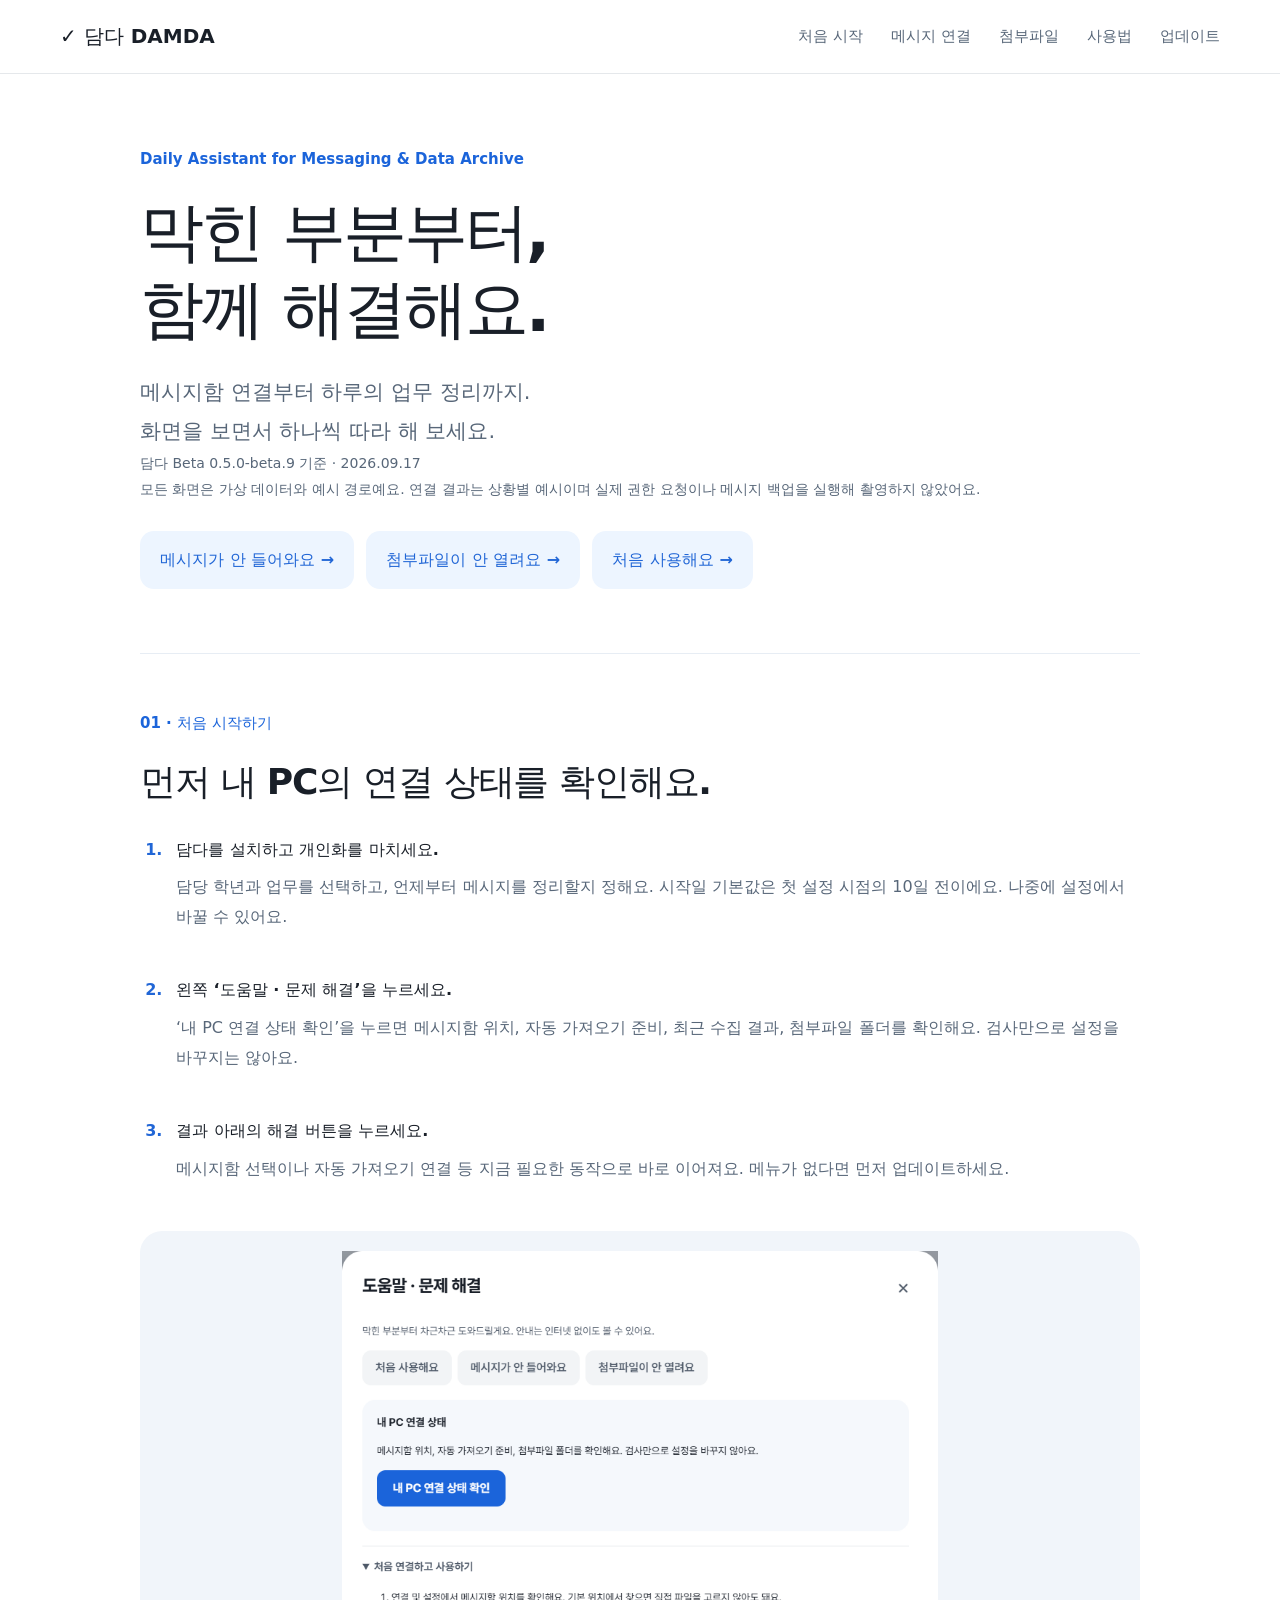
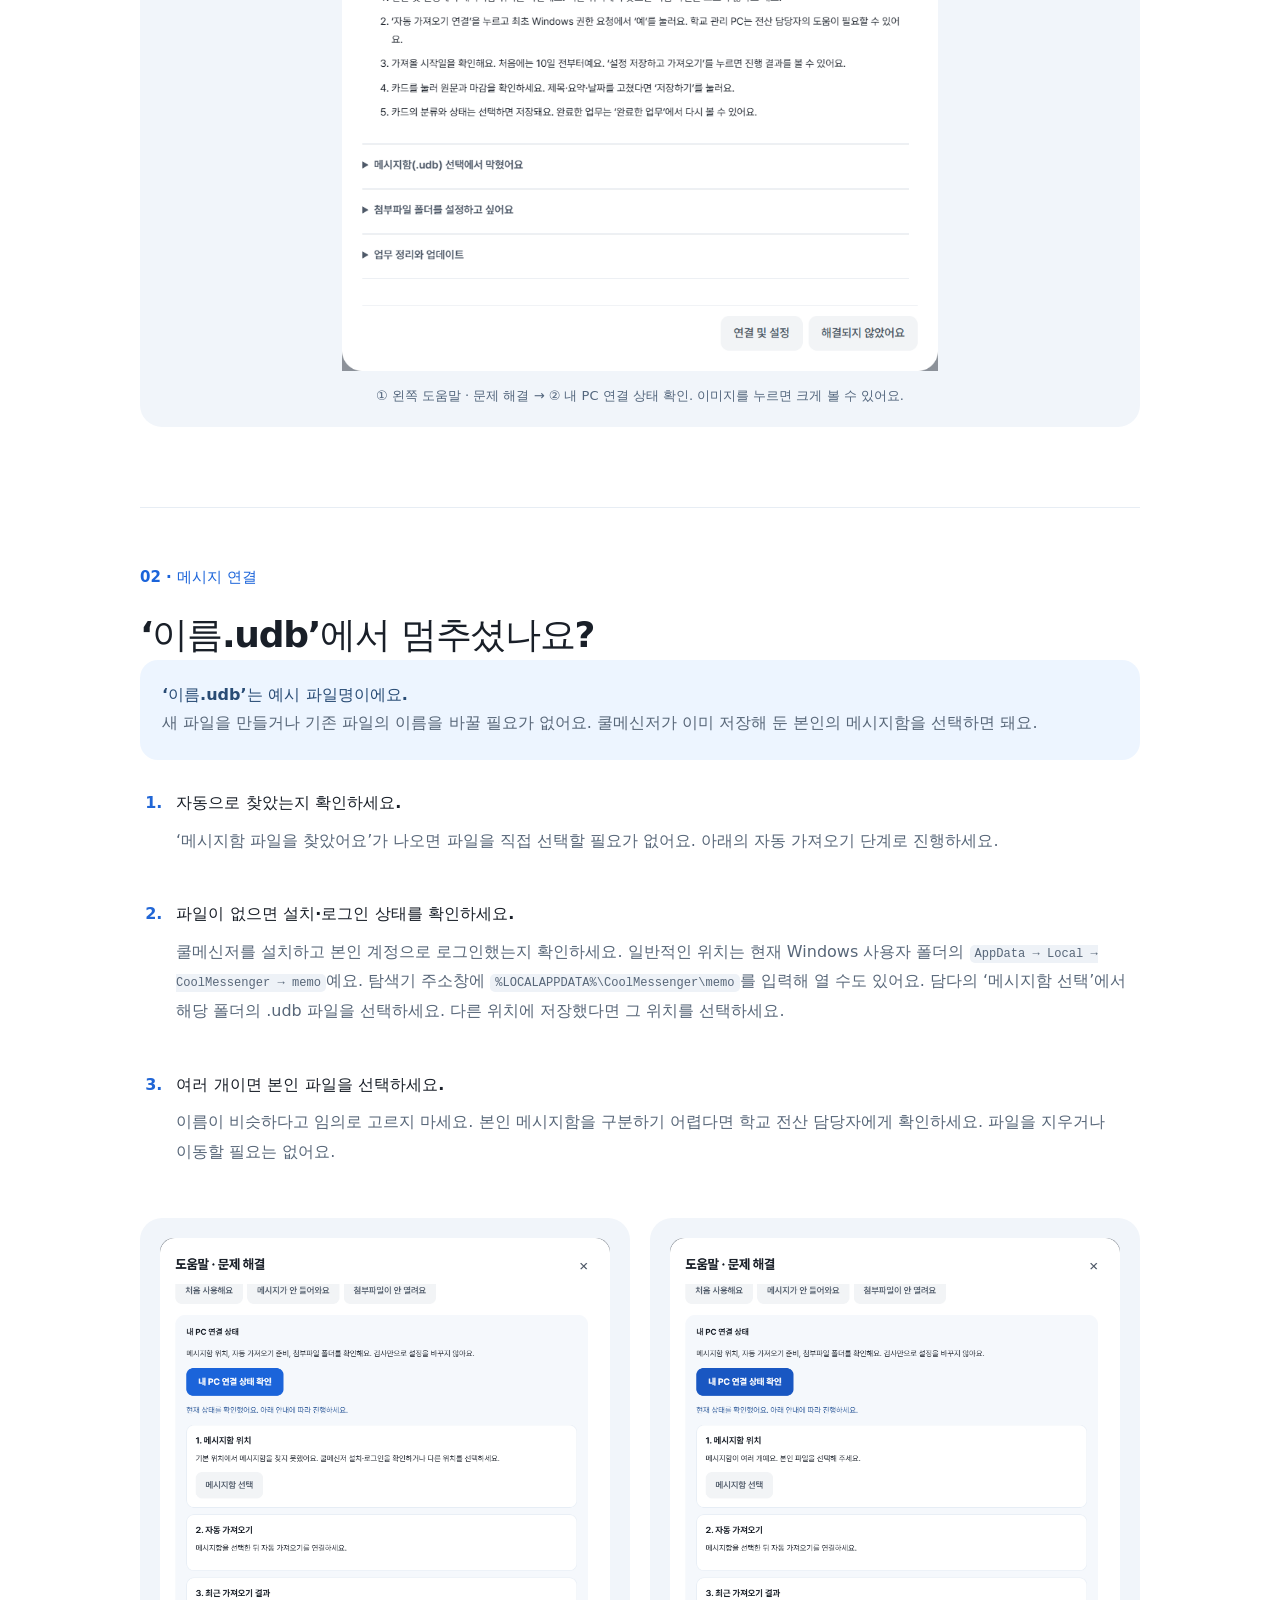
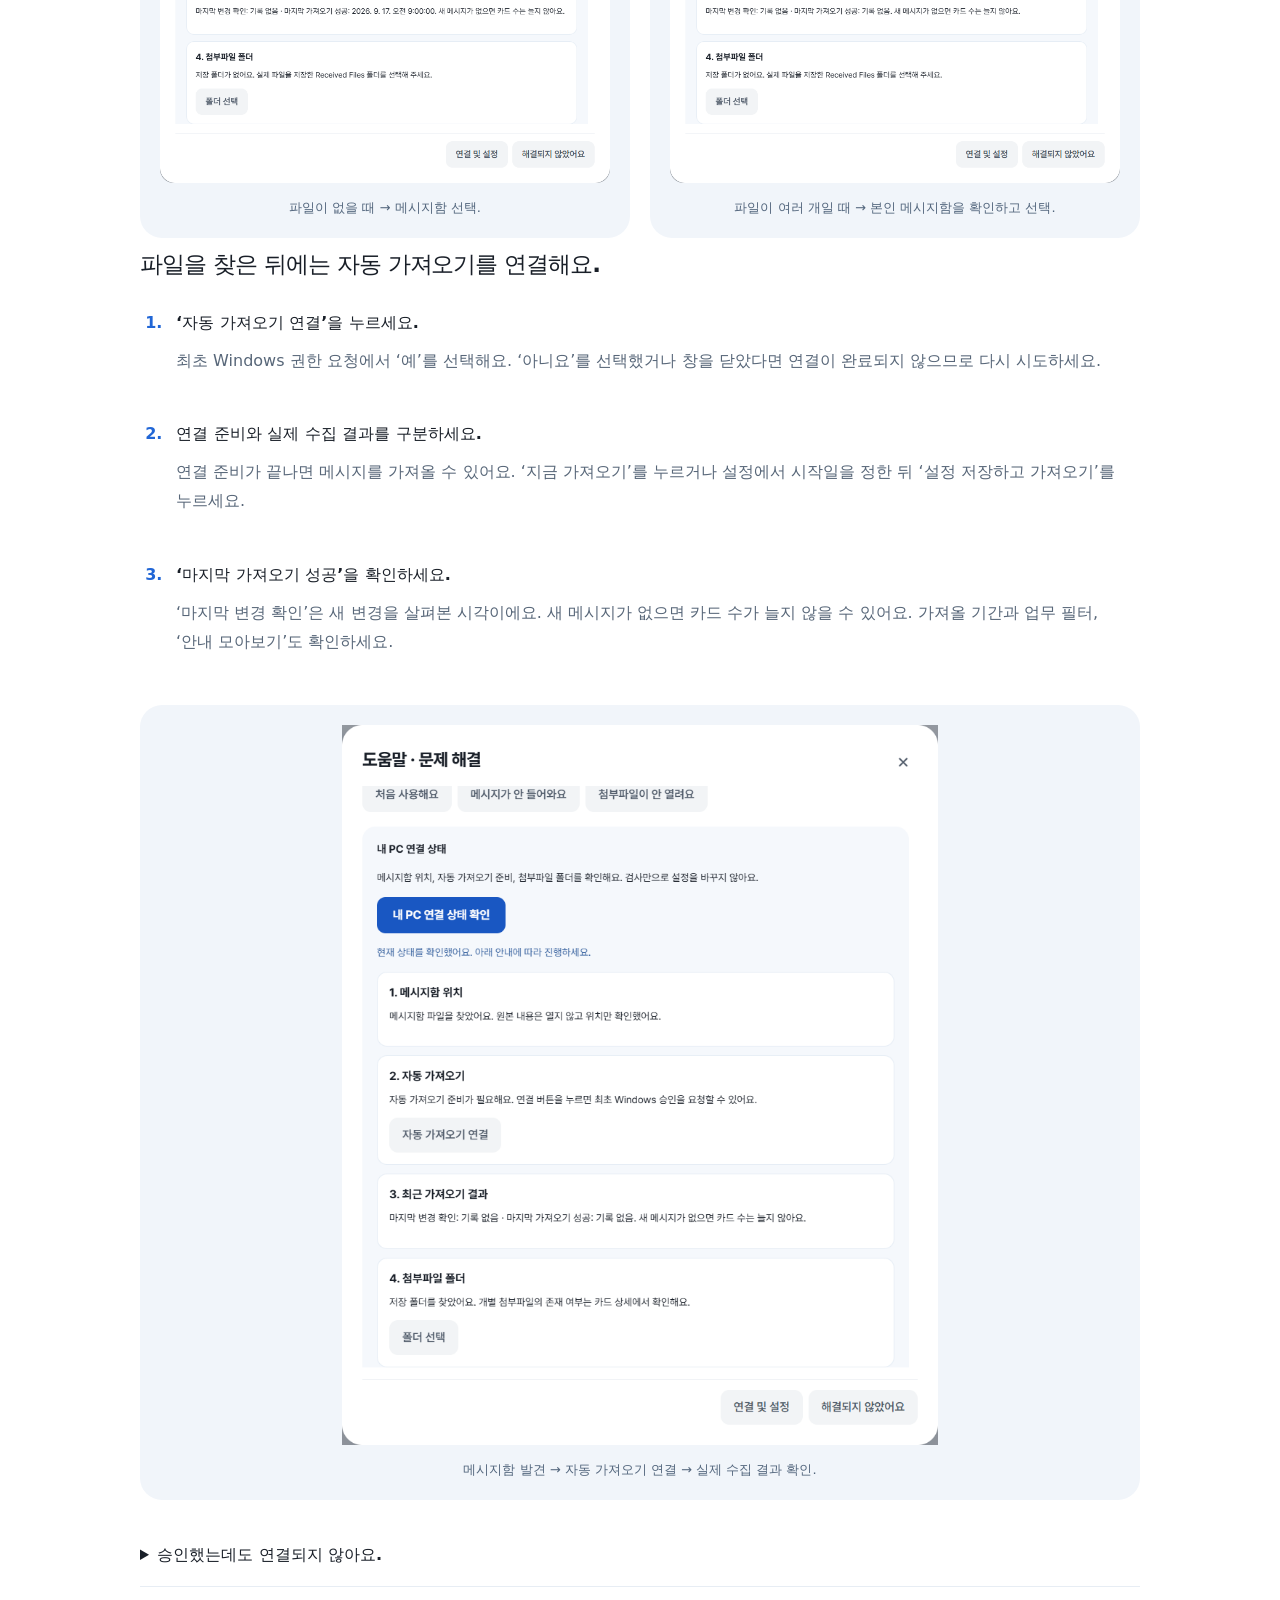
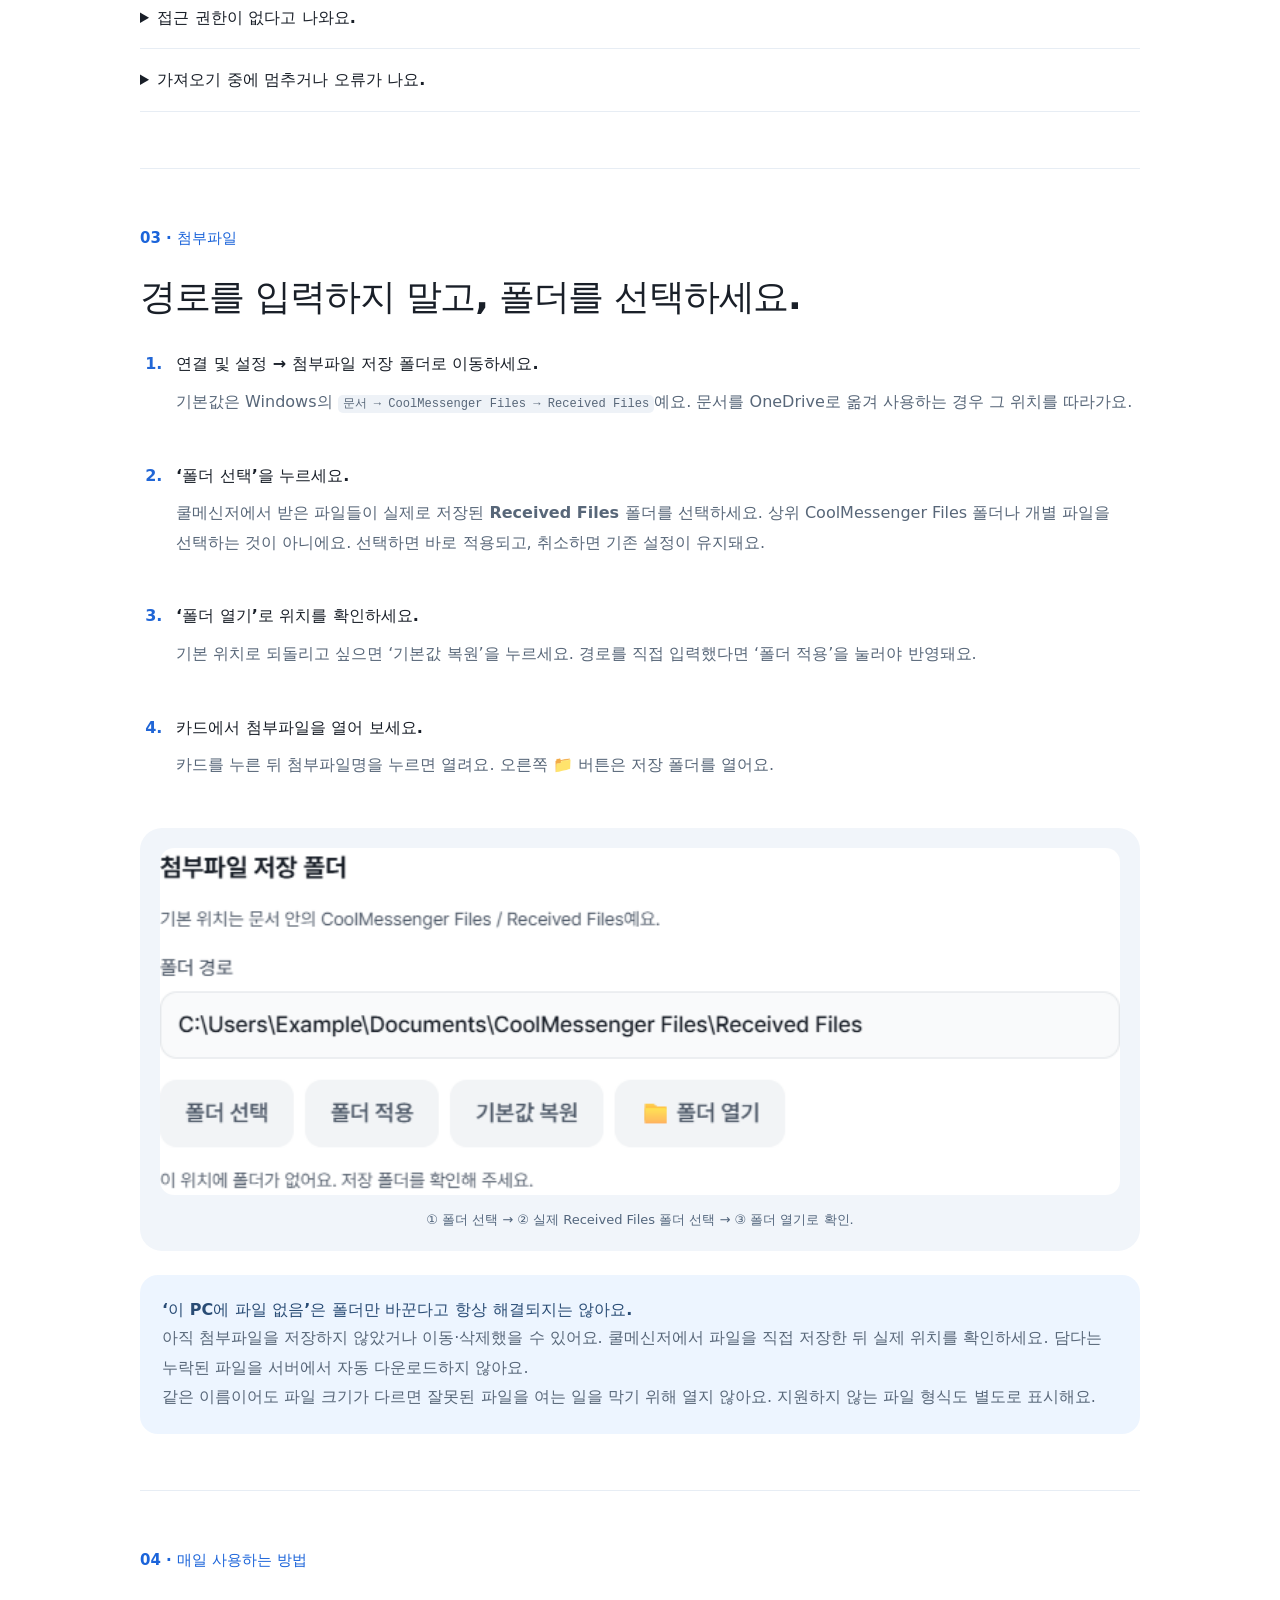
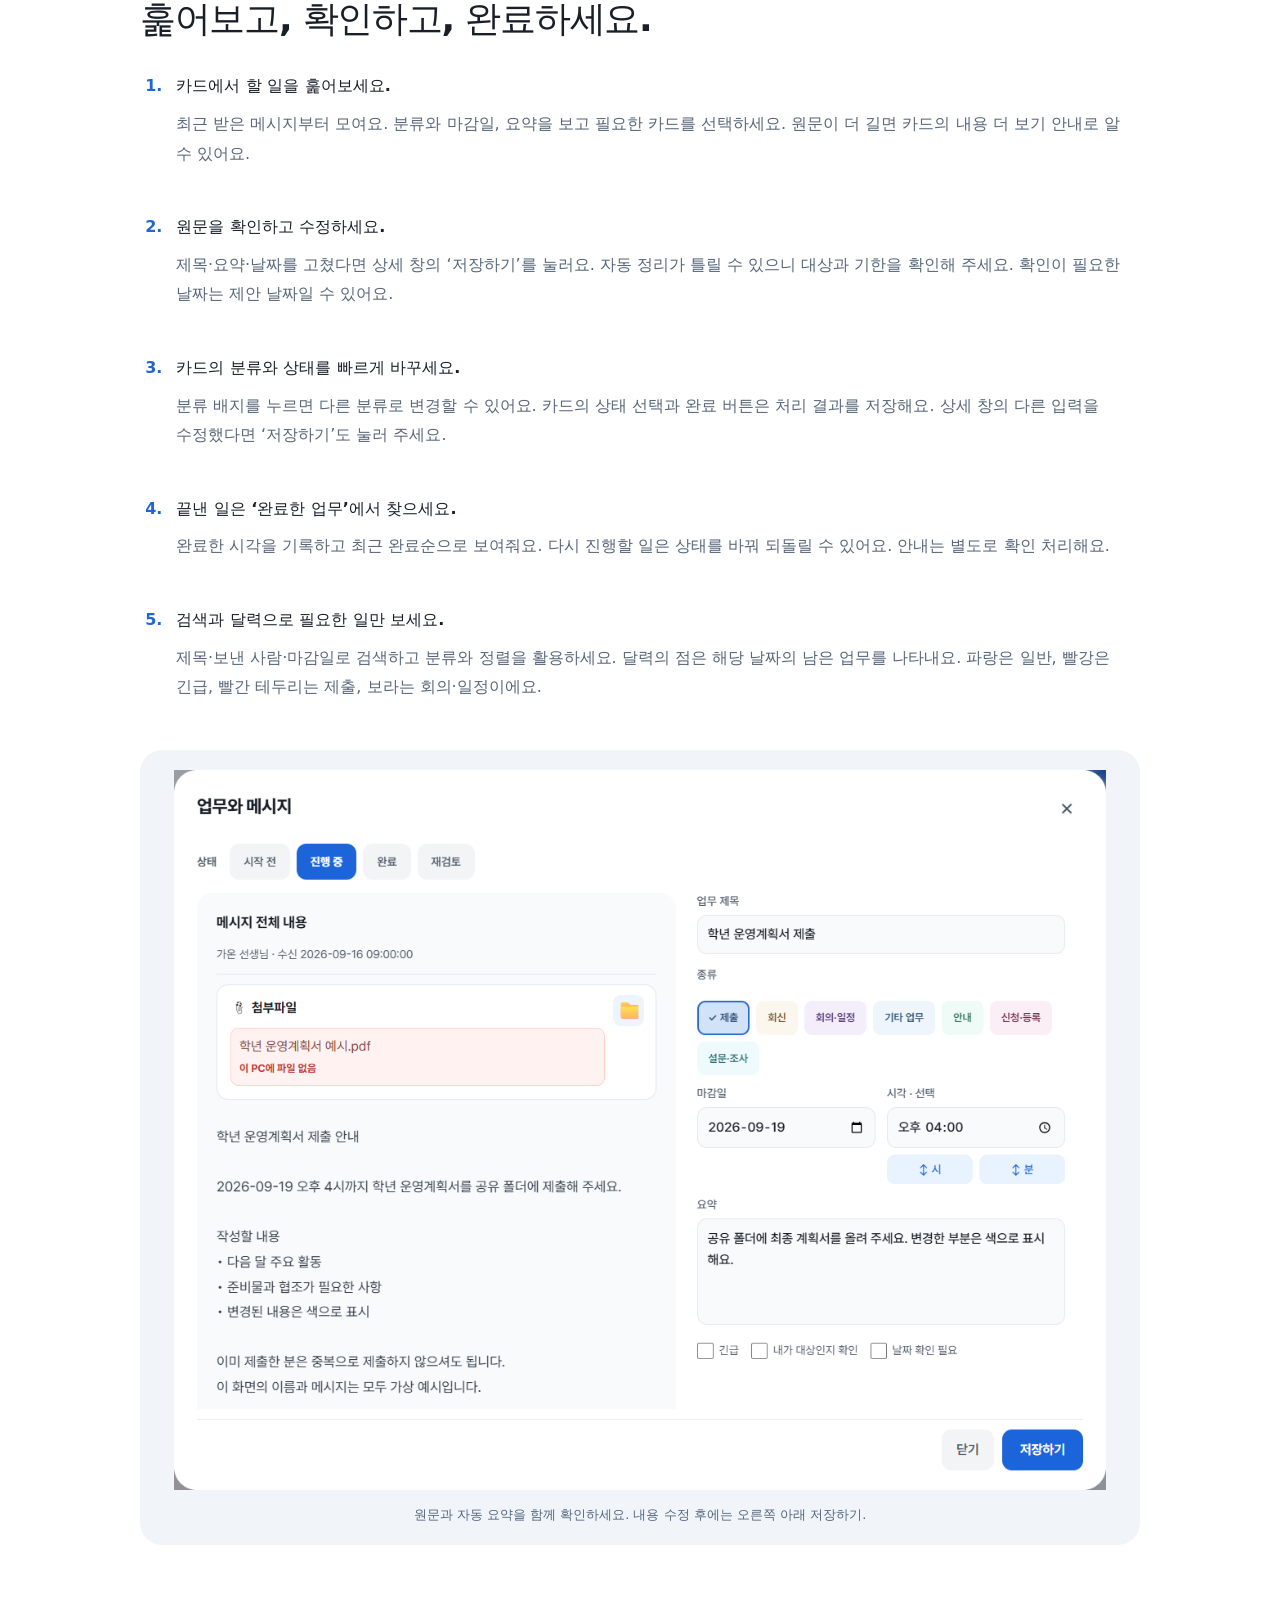
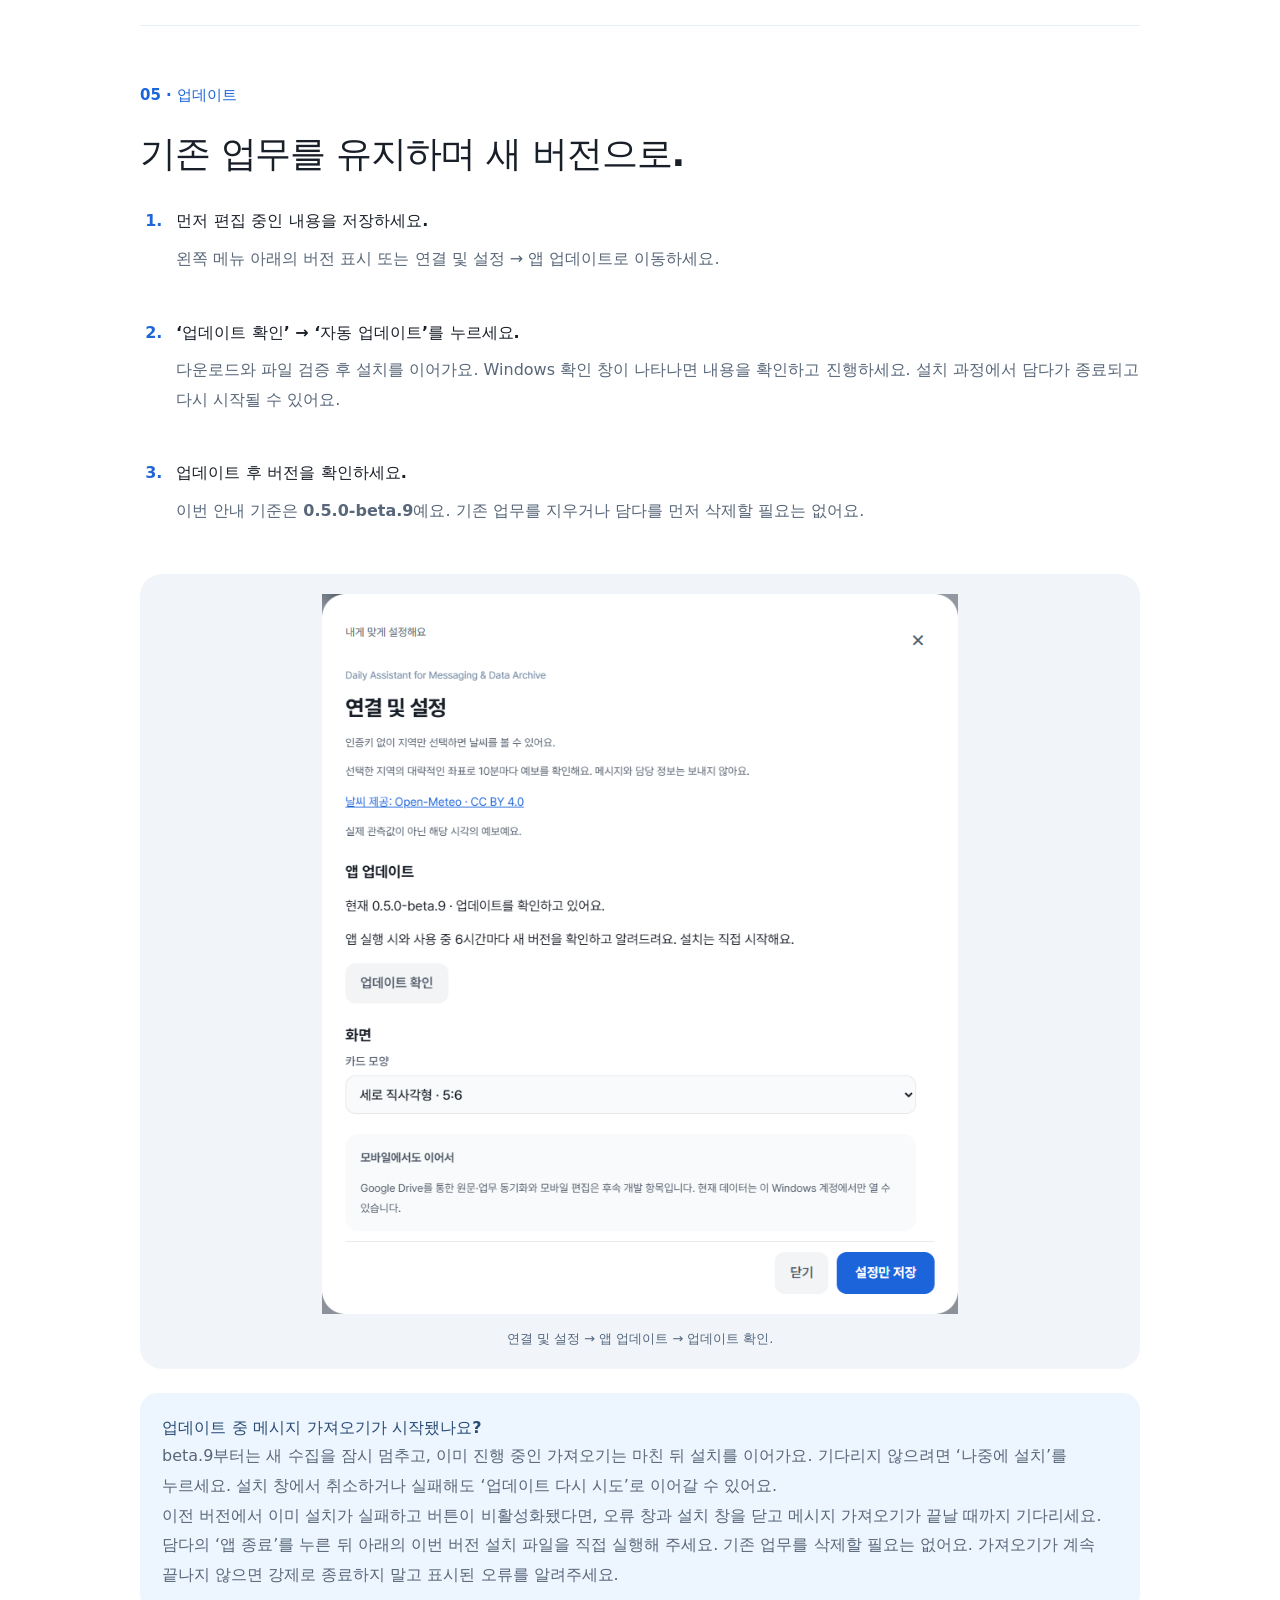
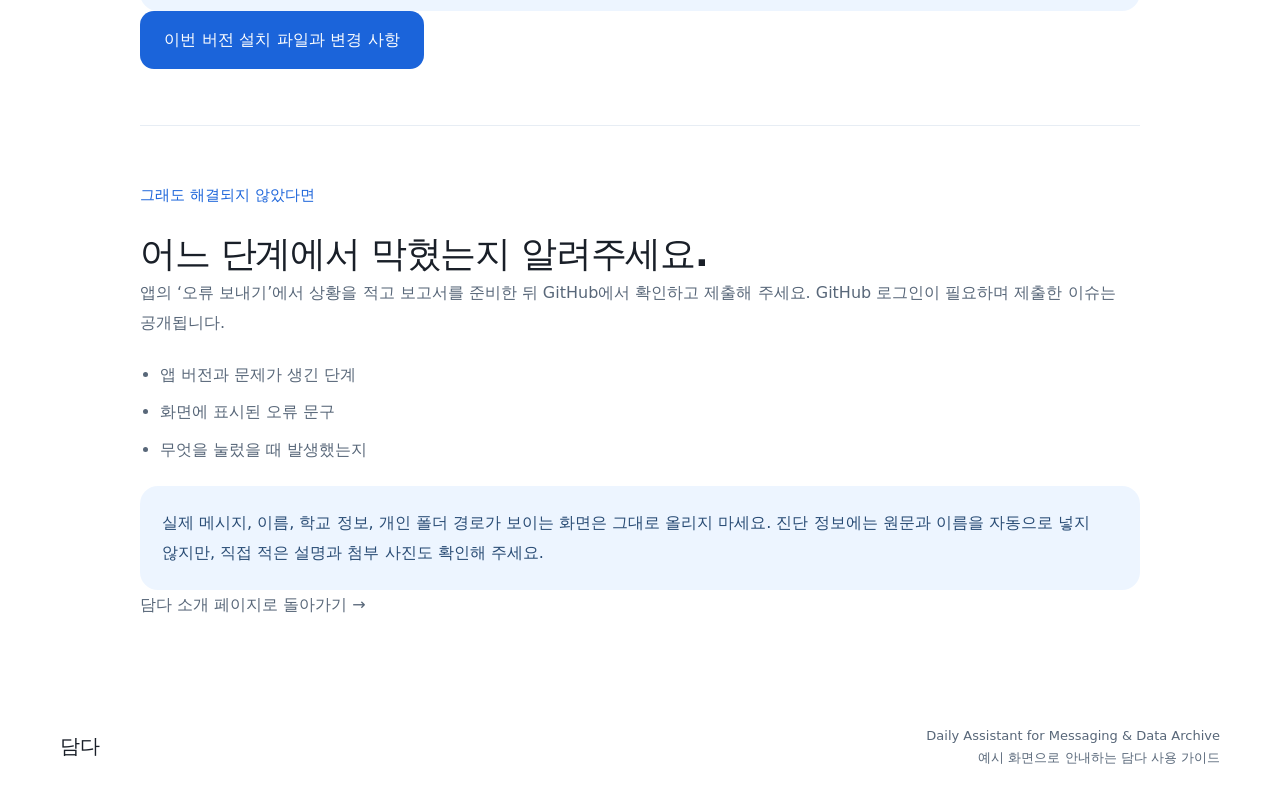
==== docs/help.html @ c0fd7b1c "Publish beta.9 support guide and update recovery instructions" ====
<!doctype html>
<html lang="ko"><head><meta charset="utf-8"><meta name="viewport" content="width=device-width,initial-scale=1"><meta name="description" content="담다 메시지함 연결, 첨부파일 폴더 설정과 사용법을 화면으로 안내합니다."><title>담다 · 사용법과 문제 해결</title><link rel="stylesheet" href="styles.css"><link rel="stylesheet" href="help-guide.css"></head>
<body><a class="skip" href="#main">본문으로 이동</a><header class="site-header"><a class="brand" href="index.html">✓ 담다 DAMDA</a><nav aria-label="사용 가이드"><a href="#start">처음 시작</a><a href="#messages">메시지 연결</a><a href="#attachments">첨부파일</a><a href="#daily">사용법</a><a href="#update">업데이트</a></nav></header>
<main id="main" class="wrap guide"><section class="guide-hero"><p class="eyebrow">Daily Assistant for Messaging &amp; Data Archive</p><h1>막힌 부분부터,<br>함께 해결해요.</h1><p class="lead">메시지함 연결부터 하루의 업무 정리까지.<br>화면을 보면서 하나씩 따라 해 보세요.</p><p class="fine">담다 Beta 0.5.0-beta.9 기준 · 2026.09.17<br>모든 화면은 가상 데이터와 예시 경로예요. 연결 결과는 상황별 예시이며 실제 권한 요청이나 메시지 백업을 실행해 촬영하지 않았어요.</p><div class="guide-links"><a href="#messages">메시지가 안 들어와요 →</a><a href="#attachments">첨부파일이 안 열려요 →</a><a href="#start">처음 사용해요 →</a></div></section>
<section id="start"><p class="eyebrow">01 · 처음 시작하기</p><h2>먼저 내 PC의 연결 상태를 확인해요.</h2><ol class="guide-steps"><li><strong>담다를 설치하고 개인화를 마치세요.</strong><p>담당 학년과 업무를 선택하고, 언제부터 메시지를 정리할지 정해요. 시작일 기본값은 첫 설정 시점의 10일 전이에요. 나중에 설정에서 바꿀 수 있어요.</p></li><li><strong>왼쪽 ‘도움말 · 문제 해결’을 누르세요.</strong><p>‘내 PC 연결 상태 확인’을 누르면 메시지함 위치, 자동 가져오기 준비, 최근 수집 결과, 첨부파일 폴더를 확인해요. 검사만으로 설정을 바꾸지는 않아요.</p></li><li><strong>결과 아래의 해결 버튼을 누르세요.</strong><p>메시지함 선택이나 자동 가져오기 연결 등 지금 필요한 동작으로 바로 이어져요. 메뉴가 없다면 <a href="#update">먼저 업데이트</a>하세요.</p></li></ol><figure><a href="images/help-01-start.png" target="_blank" rel="noopener"><img src="images/help-01-start.png" alt="도움말의 세 가지 주제와 내 PC 연결 상태 확인 버튼" loading="lazy"></a><figcaption>① 왼쪽 도움말 · 문제 해결 → ② 내 PC 연결 상태 확인. 이미지를 누르면 크게 볼 수 있어요.</figcaption></figure></section>
<section id="messages"><p class="eyebrow">02 · 메시지 연결</p><h2>‘이름.udb’에서 멈추셨나요?</h2><div class="guide-note"><strong>‘이름.udb’는 예시 파일명이에요.</strong><p>새 파일을 만들거나 기존 파일의 이름을 바꿀 필요가 없어요. 쿨메신저가 이미 저장해 둔 본인의 메시지함을 선택하면 돼요.</p></div><ol class="guide-steps"><li><strong>자동으로 찾았는지 확인하세요.</strong><p>‘메시지함 파일을 찾았어요’가 나오면 파일을 직접 선택할 필요가 없어요. 아래의 자동 가져오기 단계로 진행하세요.</p></li><li><strong>파일이 없으면 설치·로그인 상태를 확인하세요.</strong><p>쿨메신저를 설치하고 본인 계정으로 로그인했는지 확인하세요. 일반적인 위치는 현재 Windows 사용자 폴더의 <code>AppData → Local → CoolMessenger → memo</code>예요. 탐색기 주소창에 <code>%LOCALAPPDATA%\CoolMessenger\memo</code>를 입력해 열 수도 있어요. 담다의 ‘메시지함 선택’에서 해당 폴더의 .udb 파일을 선택하세요. 다른 위치에 저장했다면 그 위치를 선택하세요.</p></li><li><strong>여러 개이면 본인 파일을 선택하세요.</strong><p>이름이 비슷하다고 임의로 고르지 마세요. 본인 메시지함을 구분하기 어렵다면 학교 전산 담당자에게 확인하세요. 파일을 지우거나 이동할 필요는 없어요.</p></li></ol><div class="guide-pair"><figure><a href="images/help-02-missing.png" target="_blank" rel="noopener"><img src="images/help-02-missing.png" alt="메시지함을 찾지 못했을 때 메시지함 선택 버튼을 보여주는 진단 예시" loading="lazy"></a><figcaption>파일이 없을 때 → 메시지함 선택.</figcaption></figure><figure><a href="images/help-04-multiple.png" target="_blank" rel="noopener"><img src="images/help-04-multiple.png" alt="여러 메시지함 중 본인 파일 선택이 필요한 진단 예시" loading="lazy"></a><figcaption>파일이 여러 개일 때 → 본인 메시지함을 확인하고 선택.</figcaption></figure></div>
<h3>파일을 찾은 뒤에는 자동 가져오기를 연결해요.</h3><ol class="guide-steps"><li><strong>‘자동 가져오기 연결’을 누르세요.</strong><p>최초 Windows 권한 요청에서 ‘예’를 선택해요. ‘아니요’를 선택했거나 창을 닫았다면 연결이 완료되지 않으므로 다시 시도하세요.</p></li><li><strong>연결 준비와 실제 수집 결과를 구분하세요.</strong><p>연결 준비가 끝나면 메시지를 가져올 수 있어요. ‘지금 가져오기’를 누르거나 설정에서 시작일을 정한 뒤 ‘설정 저장하고 가져오기’를 누르세요.</p></li><li><strong>‘마지막 가져오기 성공’을 확인하세요.</strong><p>‘마지막 변경 확인’은 새 변경을 살펴본 시각이에요. 새 메시지가 없으면 카드 수가 늘지 않을 수 있어요. 가져올 기간과 업무 필터, ‘안내 모아보기’도 확인하세요.</p></li></ol><figure><a href="images/help-03-connect.png" target="_blank" rel="noopener"><img src="images/help-03-connect.png" alt="메시지함을 찾았지만 자동 가져오기 연결이 필요한 상태" loading="lazy"></a><figcaption>메시지함 발견 → 자동 가져오기 연결 → 실제 수집 결과 확인.</figcaption></figure>
<details><summary>승인했는데도 연결되지 않아요.</summary><p>학교의 관리 정책이나 Windows 계정 권한 때문에 등록이 제한될 수 있어요. 반복해서 승인하기보다 앱에 표시된 오류 문구를 확인하고 전산 담당자에게 도움을 요청하세요. 원본 메시지함을 수정하거나 삭제하지 마세요.</p></details><details><summary>접근 권한이 없다고 나와요.</summary><p>파일이 없는 것과 접근이 막힌 것은 달라요. 다른 사람의 메시지함을 선택하지 않았는지 확인하고, 본인 폴더도 열 수 없다면 전산 담당자에게 접근 권한을 확인해 주세요.</p></details><details><summary>가져오기 중에 멈추거나 오류가 나요.</summary><p>도움말에서 최근 가져오기 결과를 확인하세요. 수집 중이면 완료를 기다린 뒤 다시 검사하세요. 백업 실패, 응답 시간 초과, 지원하지 않는 데이터 구조는 해결 방법이 다르므로 <a href="#report">표시된 오류 문구로 문의</a>해 주세요. 지원하지 않는 구조를 해결하려고 원본 파일을 직접 수정하지 마세요.</p></details></section>
<section id="attachments"><p class="eyebrow">03 · 첨부파일</p><h2>경로를 입력하지 말고, 폴더를 선택하세요.</h2><ol class="guide-steps"><li><strong>연결 및 설정 → 첨부파일 저장 폴더로 이동하세요.</strong><p>기본값은 Windows의 <code>문서 → CoolMessenger Files → Received Files</code>예요. 문서를 OneDrive로 옮겨 사용하는 경우 그 위치를 따라가요.</p></li><li><strong>‘폴더 선택’을 누르세요.</strong><p>쿨메신저에서 받은 파일들이 실제로 저장된 <strong>Received Files 폴더</strong>를 선택하세요. 상위 CoolMessenger Files 폴더나 개별 파일을 선택하는 것이 아니에요. 선택하면 바로 적용되고, 취소하면 기존 설정이 유지돼요.</p></li><li><strong>‘폴더 열기’로 위치를 확인하세요.</strong><p>기본 위치로 되돌리고 싶으면 ‘기본값 복원’을 누르세요. 경로를 직접 입력했다면 ‘폴더 적용’을 눌러야 반영돼요.</p></li><li><strong>카드에서 첨부파일을 열어 보세요.</strong><p>카드를 누른 뒤 첨부파일명을 누르면 열려요. 오른쪽 📁 버튼은 저장 폴더를 열어요.</p></li></ol><figure><a href="images/help-05-folder.png" target="_blank" rel="noopener"><img src="images/help-05-folder.png" alt="첨부파일 저장 폴더의 폴더 선택, 폴더 적용, 기본값 복원, 폴더 열기 버튼" loading="lazy"></a><figcaption>① 폴더 선택 → ② 실제 Received Files 폴더 선택 → ③ 폴더 열기로 확인.</figcaption></figure><div class="guide-note"><strong>‘이 PC에 파일 없음’은 폴더만 바꾼다고 항상 해결되지는 않아요.</strong><p>아직 첨부파일을 저장하지 않았거나 이동·삭제했을 수 있어요. 쿨메신저에서 파일을 직접 저장한 뒤 실제 위치를 확인하세요. 담다는 누락된 파일을 서버에서 자동 다운로드하지 않아요.</p><p>같은 이름이어도 파일 크기가 다르면 잘못된 파일을 여는 일을 막기 위해 열지 않아요. 지원하지 않는 파일 형식도 별도로 표시해요.</p></div></section>
<section id="daily"><p class="eyebrow">04 · 매일 사용하는 방법</p><h2>훑어보고, 확인하고, 완료하세요.</h2><ol class="guide-steps"><li><strong>카드에서 할 일을 훑어보세요.</strong><p>최근 받은 메시지부터 모여요. 분류와 마감일, 요약을 보고 필요한 카드를 선택하세요. 원문이 더 길면 카드의 내용 더 보기 안내로 알 수 있어요.</p></li><li><strong>원문을 확인하고 수정하세요.</strong><p>제목·요약·날짜를 고쳤다면 상세 창의 ‘저장하기’를 눌러요. 자동 정리가 틀릴 수 있으니 대상과 기한을 확인해 주세요. 확인이 필요한 날짜는 제안 날짜일 수 있어요.</p></li><li><strong>카드의 분류와 상태를 빠르게 바꾸세요.</strong><p>분류 배지를 누르면 다른 분류로 변경할 수 있어요. 카드의 상태 선택과 완료 버튼은 처리 결과를 저장해요. 상세 창의 다른 입력을 수정했다면 ‘저장하기’도 눌러 주세요.</p></li><li><strong>끝낸 일은 ‘완료한 업무’에서 찾으세요.</strong><p>완료한 시각을 기록하고 최근 완료순으로 보여줘요. 다시 진행할 일은 상태를 바꿔 되돌릴 수 있어요. 안내는 별도로 확인 처리해요.</p></li><li><strong>검색과 달력으로 필요한 일만 보세요.</strong><p>제목·보낸 사람·마감일로 검색하고 분류와 정렬을 활용하세요. 달력의 점은 해당 날짜의 남은 업무를 나타내요. 파랑은 일반, 빨강은 긴급, 빨간 테두리는 제출, 보라는 회의·일정이에요.</p></li></ol><figure><a href="images/help-06-detail.png" target="_blank" rel="noopener"><img src="images/help-06-detail.png" alt="가상 원문, 첨부파일 없음 표시, 분류 선택과 저장하기 버튼이 보이는 업무 상세창" loading="lazy"></a><figcaption>원문과 자동 요약을 함께 확인하세요. 내용 수정 후에는 오른쪽 아래 저장하기.</figcaption></figure></section>
<section id="update"><p class="eyebrow">05 · 업데이트</p><h2>기존 업무를 유지하며 새 버전으로.</h2><ol class="guide-steps"><li><strong>먼저 편집 중인 내용을 저장하세요.</strong><p>왼쪽 메뉴 아래의 버전 표시 또는 연결 및 설정 → 앱 업데이트로 이동하세요.</p></li><li><strong>‘업데이트 확인’ → ‘자동 업데이트’를 누르세요.</strong><p>다운로드와 파일 검증 후 설치를 이어가요. Windows 확인 창이 나타나면 내용을 확인하고 진행하세요. 설치 과정에서 담다가 종료되고 다시 시작될 수 있어요.</p></li><li><strong>업데이트 후 버전을 확인하세요.</strong><p>이번 안내 기준은 <strong>0.5.0-beta.9</strong>예요. 기존 업무를 지우거나 담다를 먼저 삭제할 필요는 없어요.</p></li></ol><figure><a href="images/help-07-update.png" target="_blank" rel="noopener"><img src="images/help-07-update.png" alt="연결 및 설정의 앱 업데이트 확인 위치" loading="lazy"></a><figcaption>연결 및 설정 → 앱 업데이트 → 업데이트 확인.</figcaption></figure><div class="guide-note" id="update-trouble"><strong>업데이트 중 메시지 가져오기가 시작됐나요?</strong><p>beta.9부터는 새 수집을 잠시 멈추고, 이미 진행 중인 가져오기는 마친 뒤 설치를 이어가요. 기다리지 않으려면 ‘나중에 설치’를 누르세요. 설치 창에서 취소하거나 실패해도 ‘업데이트 다시 시도’로 이어갈 수 있어요.</p><p>이전 버전에서 이미 설치가 실패하고 버튼이 비활성화됐다면, 오류 창과 설치 창을 닫고 메시지 가져오기가 끝날 때까지 기다리세요. 담다의 ‘앱 종료’를 누른 뒤 아래의 이번 버전 설치 파일을 직접 실행해 주세요. 기존 업무를 삭제할 필요는 없어요. 가져오기가 계속 끝나지 않으면 강제로 종료하지 말고 표시된 오류를 알려주세요.</p></div><p><a class="button" href="https://github.com/pandabin3-code/damda-releases/releases/tag/v0.5.0-beta.9">이번 버전 설치 파일과 변경 사항</a></p></section>
<section id="report"><p class="eyebrow">그래도 해결되지 않았다면</p><h2>어느 단계에서 막혔는지 알려주세요.</h2><p>앱의 ‘오류 보내기’에서 상황을 적고 보고서를 준비한 뒤 GitHub에서 확인하고 제출해 주세요. GitHub 로그인이 필요하며 제출한 이슈는 공개됩니다.</p><ul><li>앱 버전과 문제가 생긴 단계</li><li>화면에 표시된 오류 문구</li><li>무엇을 눌렀을 때 발생했는지</li></ul><p class="guide-note">실제 메시지, 이름, 학교 정보, 개인 폴더 경로가 보이는 화면은 그대로 올리지 마세요. 진단 정보에는 원문과 이름을 자동으로 넣지 않지만, 직접 적은 설명과 첨부 사진도 확인해 주세요.</p><p><a href="index.html">담다 소개 페이지로 돌아가기 →</a></p></section></main><footer class="wrap footer"><span class="brand">담다</span><p>Daily Assistant for Messaging &amp; Data Archive<br>예시 화면으로 안내하는 담다 사용 가이드</p></footer></body></html>
---- docs/styles.css ----
:root{color-scheme:light;--ink:#191f28;--muted:#586779;--primary:#1b64da;--paper:#f2f4f6;--line:#e5e8eb;font-family:"Apple SD Gothic Neo","Pretendard Variable","Malgun Gothic",system-ui,sans-serif;color:var(--ink);background:#fff;font-synthesis:none;line-height:1.65;word-break:keep-all;overflow-wrap:anywhere}*{box-sizing:border-box}html{scroll-behavior:smooth;scroll-padding-top:100px}body{margin:0}a{color:inherit;text-decoration:none}a:focus-visible{outline:3px solid #86b6ff;outline-offset:5px}img{display:block;width:100%;height:auto}figure{margin:0}figcaption{font-size:13px;color:var(--muted);margin-top:15px;text-align:center}h1,h2,h3,p{margin:0}h1,h2,h3{line-height:1.3;letter-spacing:-.045em}h1{font-size:clamp(36px,5vw,66px);font-weight:800}h2{font-size:clamp(28px,3.2vw,42px)}h3{font-size:23px}p{color:var(--muted)}.wrap{width:min(1160px,calc(100% - 64px));margin:auto}.site-header{display:flex;align-items:center;justify-content:space-between;gap:20px;padding:20px max(32px,calc((100vw - 1160px)/2));border-bottom:1px solid var(--line);background:#fff}.brand{display:flex;align-items:center;gap:10px;font-size:20px;font-weight:800;white-space:nowrap}.brand-icon{display:grid;place-items:center;background:#e8f3ff;color:var(--primary);border-radius:12px;width:38px;height:38px}.site-header nav{display:flex;gap:28px;font-size:15px;color:var(--muted)}.skip{position:absolute;top:-100px;background:var(--primary);color:white;padding:10px;z-index:5}.skip:focus{top:5px}.hero{padding-top:86px;text-align:center}.eyebrow{font-size:15px;color:var(--primary);font-weight:700;margin-bottom:20px}.lead{font-size:21px;line-height:1.75;margin-top:26px}.actions{display:flex;justify-content:center;flex-wrap:wrap;gap:12px;margin:32px 0 18px}.button{display:inline-flex;align-items:center;justify-content:center;gap:16px;min-height:54px;padding:14px 24px;border-radius:14px;background:var(--primary);color:white;font-weight:700}.button:hover{background:#1555bd}.button.secondary{background:#edf3fb;color:var(--primary)}.fine{font-size:14px;line-height:1.75}.hero-preview{margin:52px 0 110px}.hero-preview img{border:1px solid var(--line);border-radius:20px;box-shadow:0 22px 65px #192e4812}.section-heading{margin-bottom:42px}.section-heading>p:last-child:not(.eyebrow){margin-top:22px}.benefits{display:grid;grid-template-columns:repeat(3,1fr);gap:20px;margin-bottom:110px}.benefits article{padding:32px;border-radius:24px;background:var(--paper)}.step{font-weight:800;color:var(--primary);font-size:15px;display:block;margin-bottom:35px}.benefits p{margin-top:16px}.feature{display:grid;grid-template-columns:1fr 1.35fr;gap:52px;align-items:center;padding-top:92px;padding-bottom:92px}.feature-copy>p:not(.eyebrow){margin-top:24px;font-size:17px}.feature-copy>p.fine{font-size:14px}.feature figure img,.settings-preview img{border:1px solid var(--line);border-radius:20px;box-shadow:0 12px 40px #192e480b}.tint{background:#f7f9fc}.reverse .feature-copy{order:2}.reverse figure{order:1}.subtle{color:#6b7684}.review-mark{color:#a55b00}.onboarding{padding-top:90px;padding-bottom:90px}.steps{padding:0;list-style:none;counter-reset:steps;display:grid;grid-template-columns:repeat(4,1fr);gap:28px;margin:0 0 45px}.steps li{counter-increment:steps}.steps li:before{content:counter(steps);display:grid;place-items:center;width:34px;height:34px;border-radius:50%;background:#e8f3ff;color:var(--primary);font-weight:800;margin-bottom:18px}.steps strong{font-size:18px}.steps p{margin-top:12px;font-size:15px}.settings-preview{max-width:840px;margin:auto}.trust{display:grid;grid-template-columns:1.3fr 1fr;gap:80px;padding-top:110px;padding-bottom:110px}.trust>div>p:not(.eyebrow){margin-top:24px}.trust aside{align-self:center;padding:32px;border-radius:24px;background:var(--paper)}.trust aside p{margin-top:18px}.scope{padding-top:20px;padding-bottom:100px}.scope-grid{display:grid;grid-template-columns:1fr 1fr;gap:24px}.scope-grid article{border:1px solid var(--line);border-radius:24px;padding:32px}.pill{display:inline-block;color:var(--primary);background:#e8f3ff;border-radius:8px;font-size:13px;font-weight:700;padding:5px 10px;margin-bottom:20px}.pill.muted{background:var(--paper);color:var(--muted)}ul{padding-left:20px;color:var(--muted);margin:22px 0}li+li{margin-top:8px}.closing{border-radius:30px;background:var(--paper);text-align:center;padding:60px 30px}.closing .button{margin:30px 0 20px}.footer{display:flex;justify-content:space-between;align-items:center;gap:28px;padding-top:50px;padding-bottom:40px}.footer p{font-size:13px;text-align:right}@media(max-width:800px){.wrap{width:calc(100% - 40px)}.site-header{padding:18px 20px}.site-header nav{gap:16px;font-size:13px}.hero{padding-top:60px}.lead{font-size:18px}.hero-preview{margin-bottom:70px}.benefits{grid-template-columns:1fr;margin-bottom:50px}.benefits article{padding:26px}.step{margin-bottom:18px}.feature{grid-template-columns:1fr;gap:35px;padding-top:65px;padding-bottom:65px}.reverse .feature-copy{order:0}.reverse figure{order:0}.steps{grid-template-columns:1fr 1fr;gap:30px}.trust{grid-template-columns:1fr;gap:32px;padding-top:70px;padding-bottom:70px}.scope-grid{grid-template-columns:1fr}.scope{padding-bottom:60px}.onboarding{padding-top:65px;padding-bottom:65px}.footer{align-items:flex-start}.closing{width:calc(100% - 40px)}}@media(max-width:440px){.site-header{flex-wrap:wrap;gap:12px}.site-header nav{width:100%;justify-content:space-between}.steps{grid-template-columns:1fr}.hero h1 br{display:none}.lead br{display:none}.actions{flex-direction:column}.footer{flex-direction:column}.footer p{text-align:left}.scope-grid article{padding:24px}}@media(prefers-reduced-motion:reduce){html{scroll-behavior:auto}}
/* Behind story uses the existing palette, text scale and image treatment. */
.behind{padding:95px 0}.story-scene{display:grid;grid-template-columns:minmax(0,.7fr) minmax(0,1.3fr);gap:45px;align-items:center;margin:90px 0}.story-scene>*{min-width:0}.story-copy h3,.story-current h3{font-size:clamp(26px,3vw,40px);line-height:1.4;letter-spacing:-.035em}.story-copy p{margin-top:22px}.story-first figure{max-width:650px;margin-left:auto}.story-frame{padding:12px 18px;color:var(--muted);font-size:12px;border-bottom:1px solid var(--line);background:white;border-radius:18px 18px 0 0}.behind figure img{border-radius:0;display:block;width:100%;height:auto}.behind figure{overflow:hidden;border-radius:18px;background:white}.behind figcaption{padding:12px 18px;font-size:12px}.story-lessons{display:grid;grid-template-columns:1fr 1fr;gap:24px;margin:65px 0 100px}.story-lessons article{background:white;border-radius:24px;padding:30px}.story-lessons p{margin-top:16px}.story-current{text-align:center}.story-current figure{text-align:left}.story-ending{margin:45px 0 20px;font-size:20px}.story-name{font-weight:700;color:#486484}.story-name span{display:block;font-size:14px;font-weight:400;color:#7189a4;margin:8px 0 20px}.behind .fine a{text-decoration:underline;text-underline-offset:4px}@media(max-width:800px){.story-scene{grid-template-columns:1fr;gap:28px;margin:60px 0}.story-first figure{max-width:none}.story-lessons{grid-template-columns:1fr;margin-bottom:65px}.behind{padding:65px 0}.story-scene figure{margin:0}.story-ending{font-size:18px}}
---- docs/help-guide.css ----
.guide{max-width:1000px}.guide-hero{padding:72px 0 36px}.guide h1{font-size:clamp(36px,6vw,64px);line-height:1.2;letter-spacing:-.045em}.guide h2{font-size:clamp(25px,4vw,36px);line-height:1.35;letter-spacing:-.035em}.guide section{scroll-margin-top:96px}.guide section+section{border-top:1px solid #e7edf4;padding:56px 0}.guide p,.guide li{line-height:1.85;overflow-wrap:anywhere}.guide figure{background:#f1f5fa;border-radius:22px;padding:20px;margin:24px 0}.guide figure img{display:block;width:100%;max-height:720px;object-fit:contain;border-radius:14px}.guide figcaption{font-size:13px;color:#53667d;margin-top:14px}.guide-pair{display:grid;grid-template-columns:1fr 1fr;gap:20px}.guide-pair figure{margin:12px 0}.guide-note{padding:22px;border-radius:18px;background:#edf5ff;color:#294c75}.guide-note p:last-child{margin-bottom:0}.guide-steps{padding-left:28px}.guide-steps>li{padding:12px 0 16px 8px}.guide-steps>li::marker{font-weight:700;color:#2166d6}.guide-steps p{margin:8px 0}.guide-links{display:flex;flex-wrap:wrap;gap:12px;margin:28px 0}.guide-links a{padding:16px 20px;border-radius:14px;background:#edf5ff;color:#2166d6;font-weight:650}.guide details{padding:18px 0;border-bottom:1px solid #e7edf4}.guide summary{font-weight:650;cursor:pointer;line-height:1.6}.guide code{white-space:normal;overflow-wrap:anywhere;font-size:.93em;background:#eef2f7;border-radius:5px;padding:2px 5px}.guide a:focus-visible{outline:3px solid #83b2ff;outline-offset:4px}@media(max-width:600px){.guide-hero{padding:36px 0}.guide-pair{grid-template-columns:1fr}.guide figure{padding:10px}.guide section+section{padding:32px 0}.guide-links{flex-direction:column}.guide-steps{padding-left:20px}}
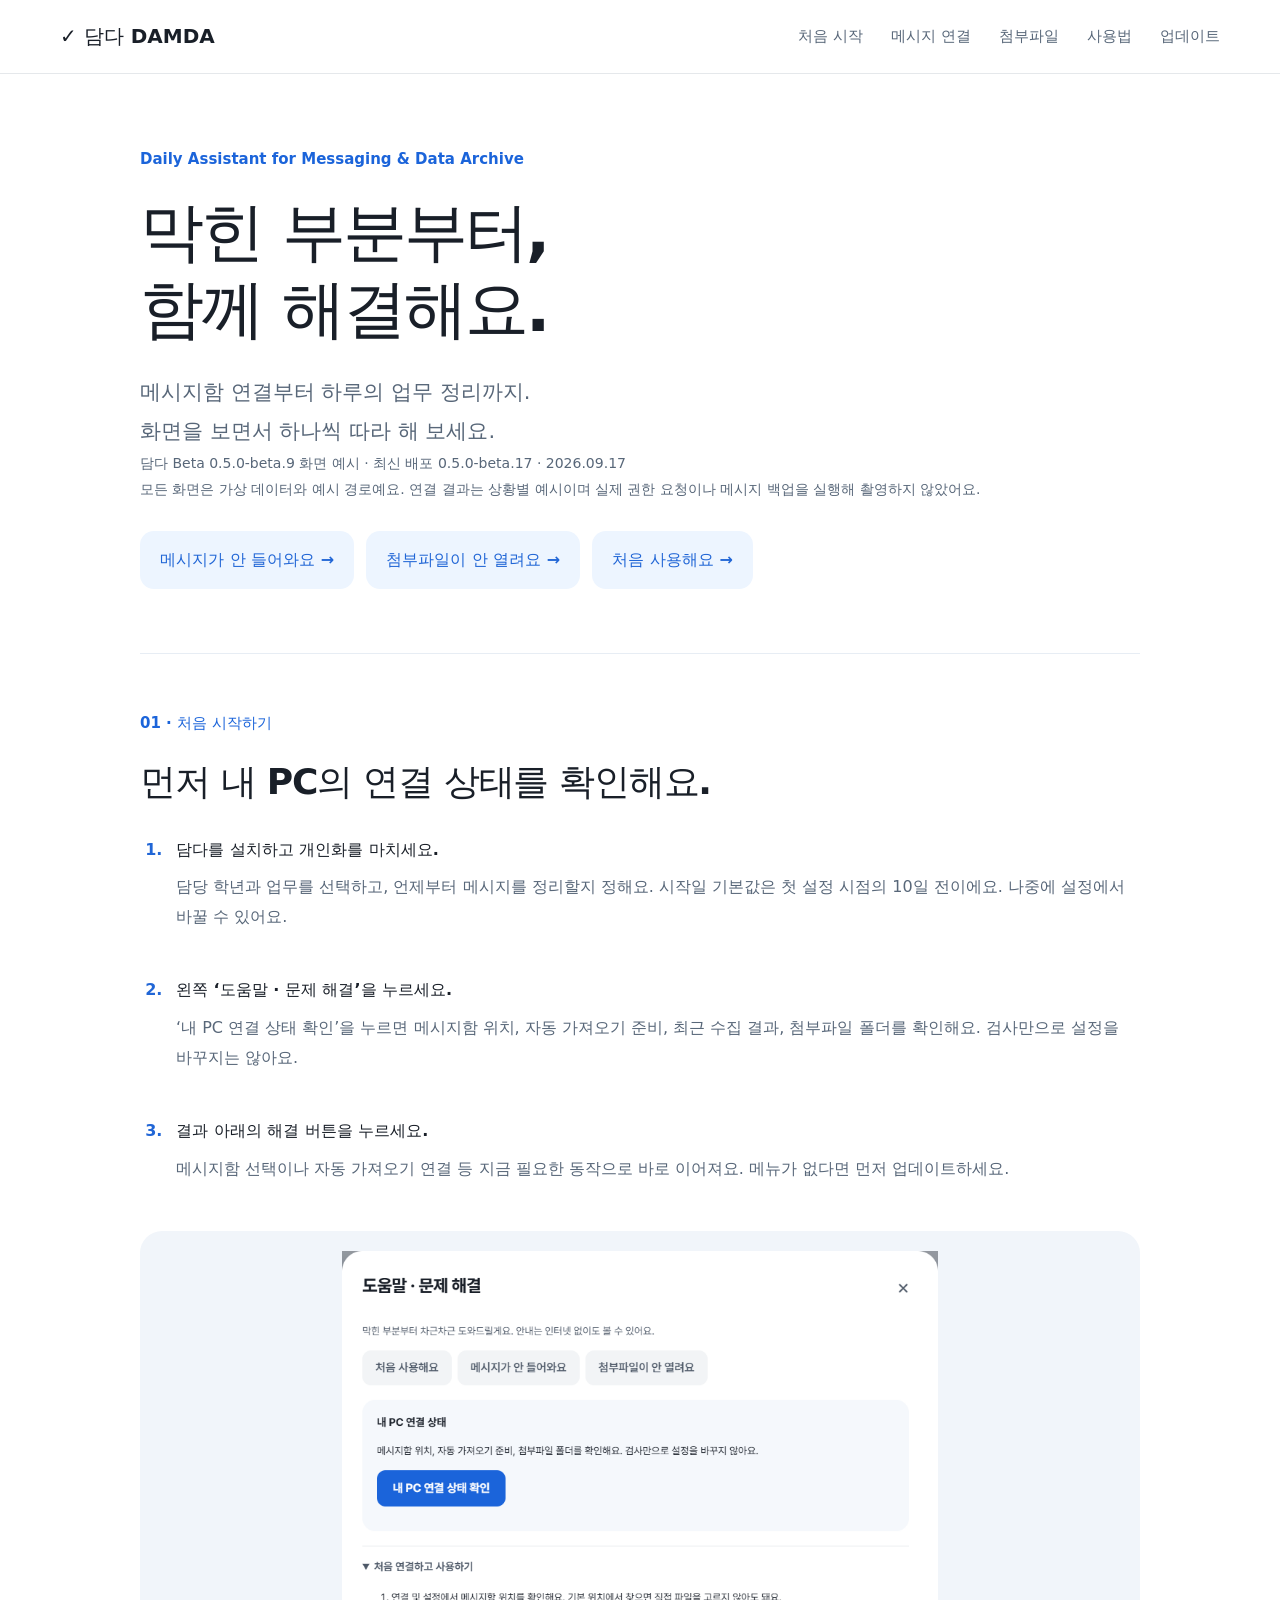
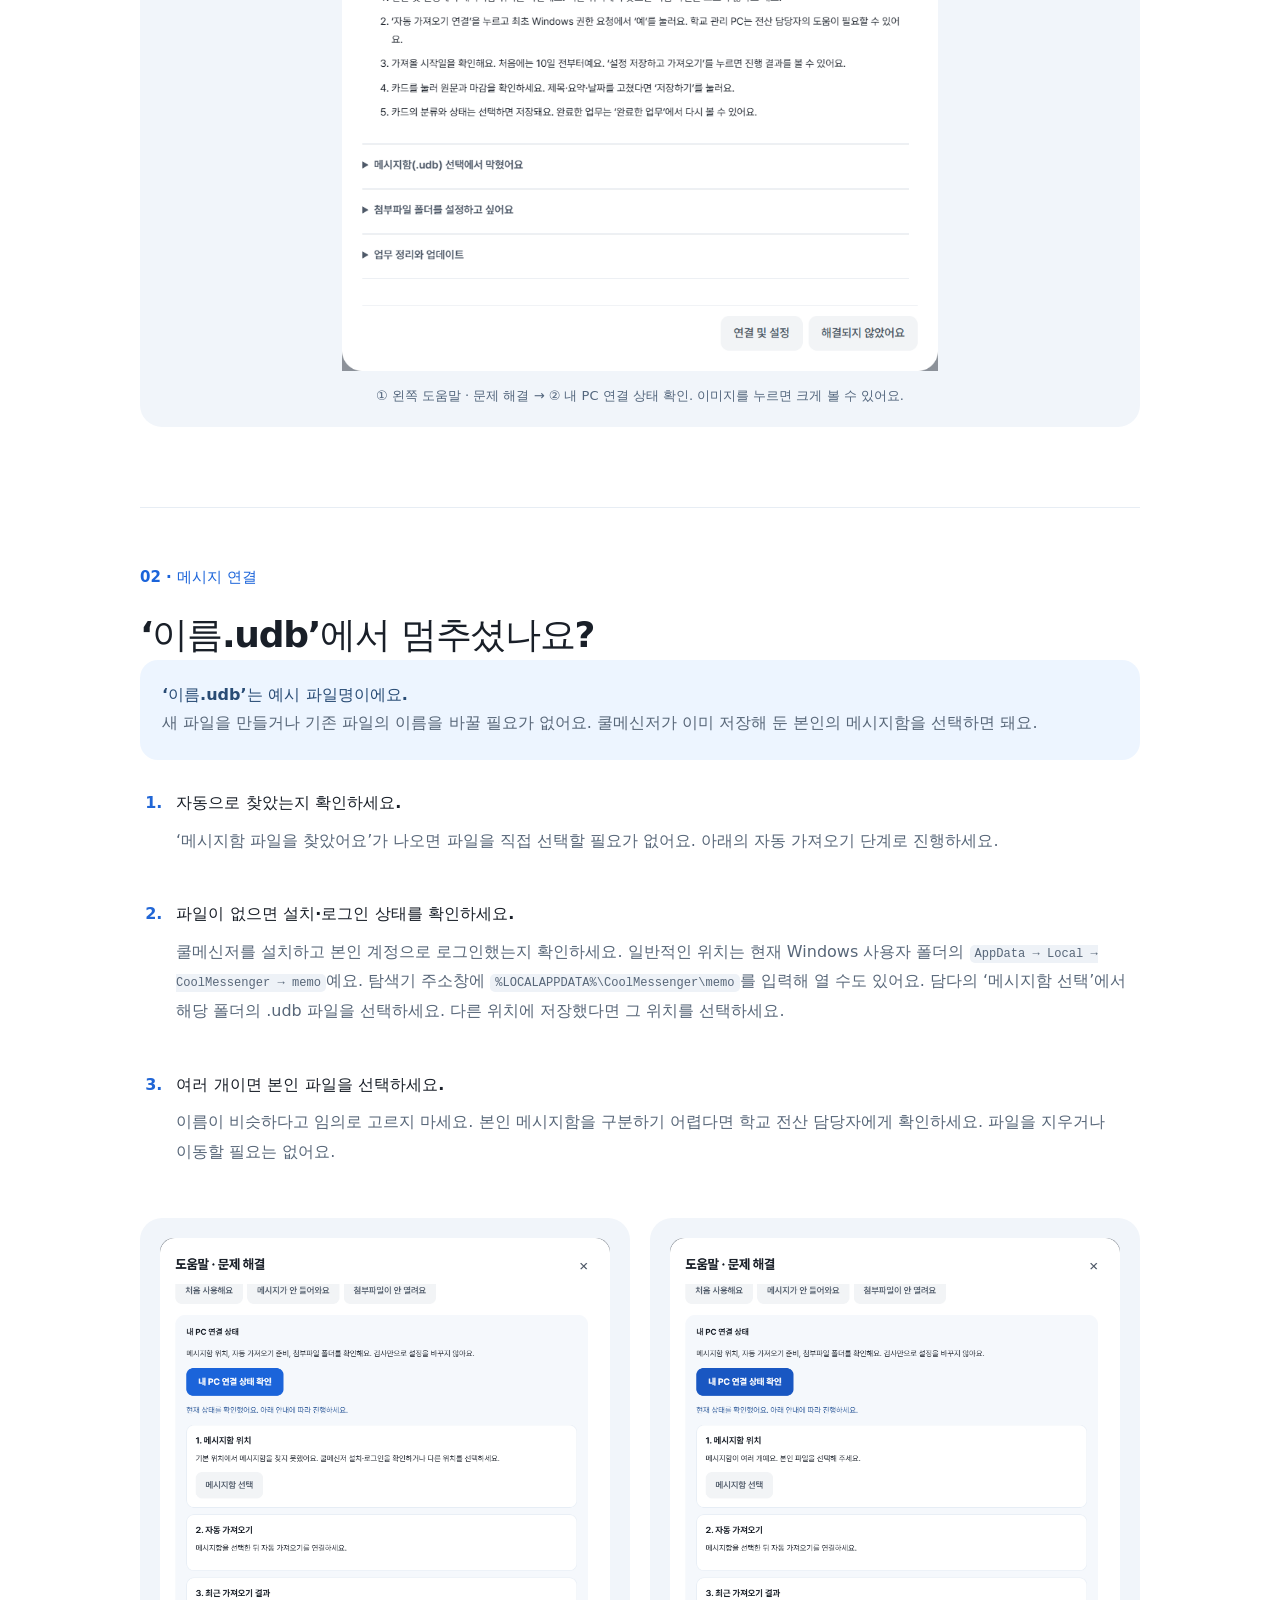
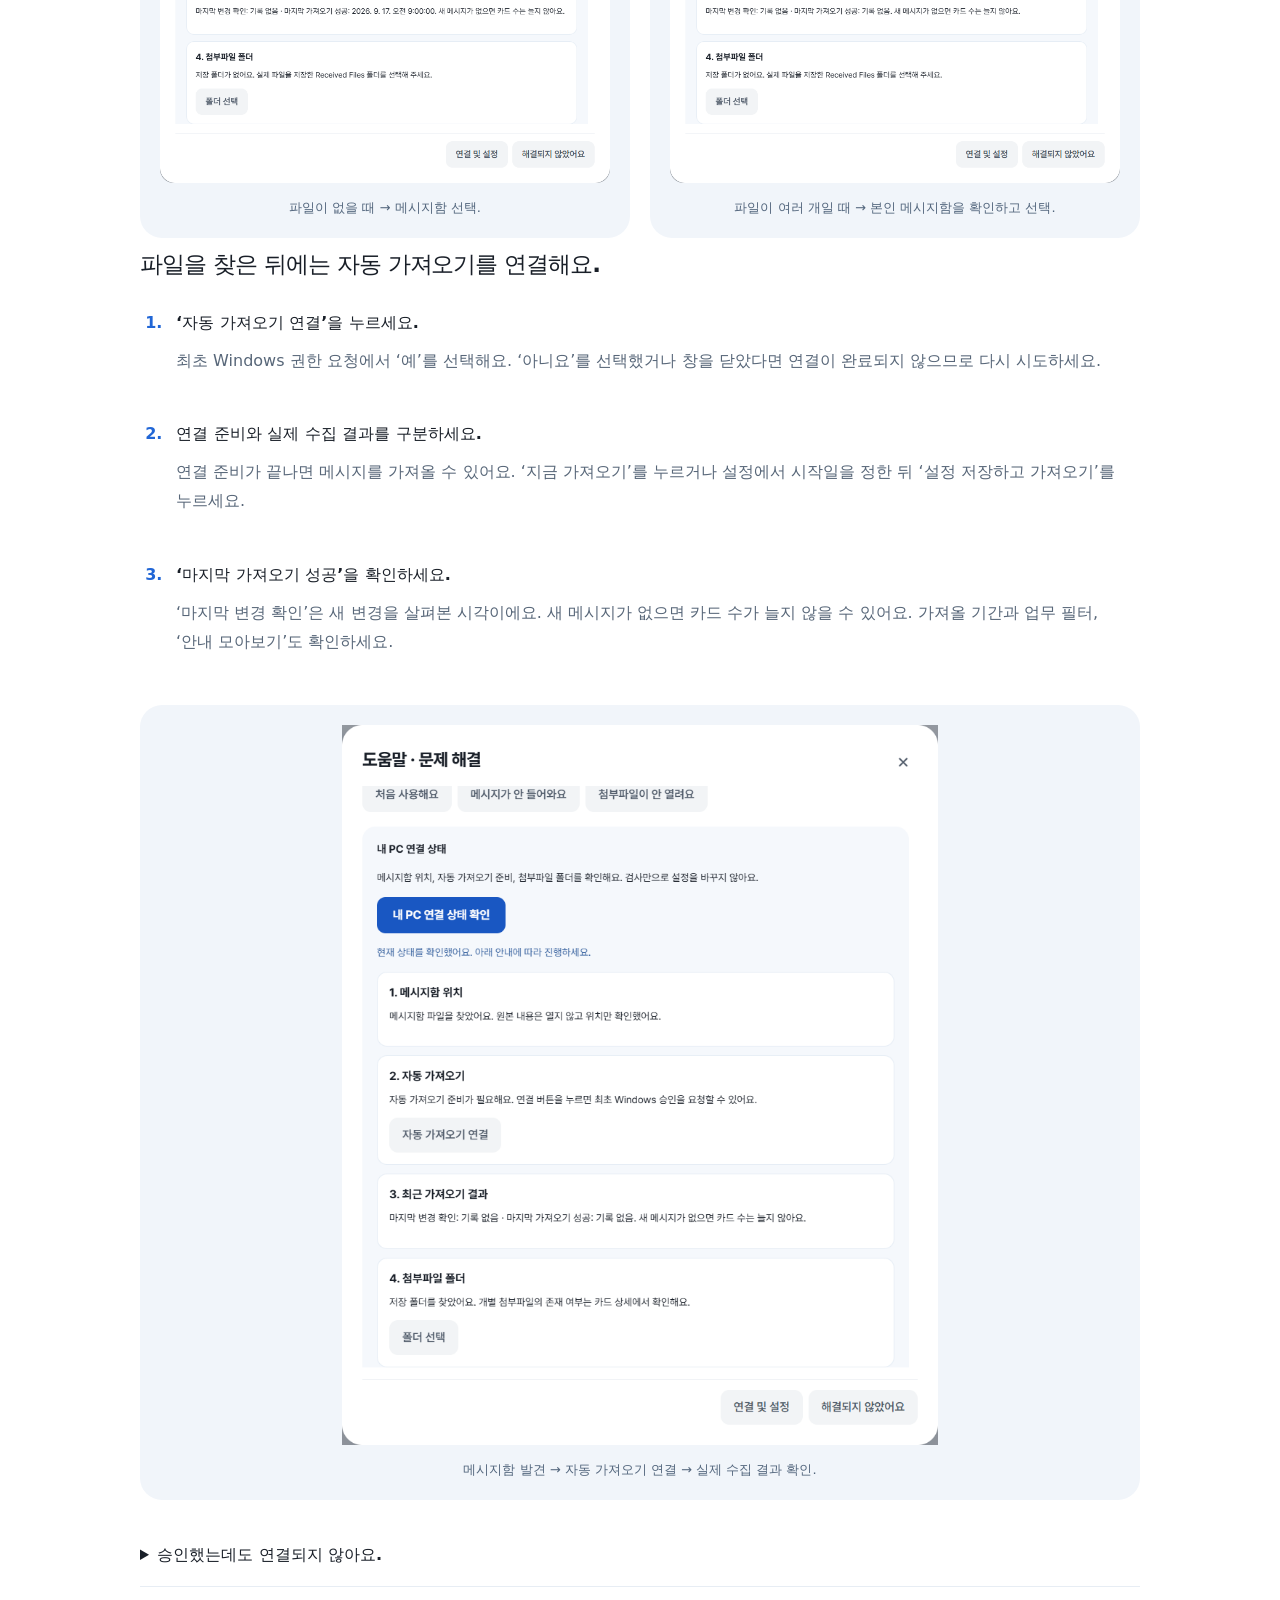
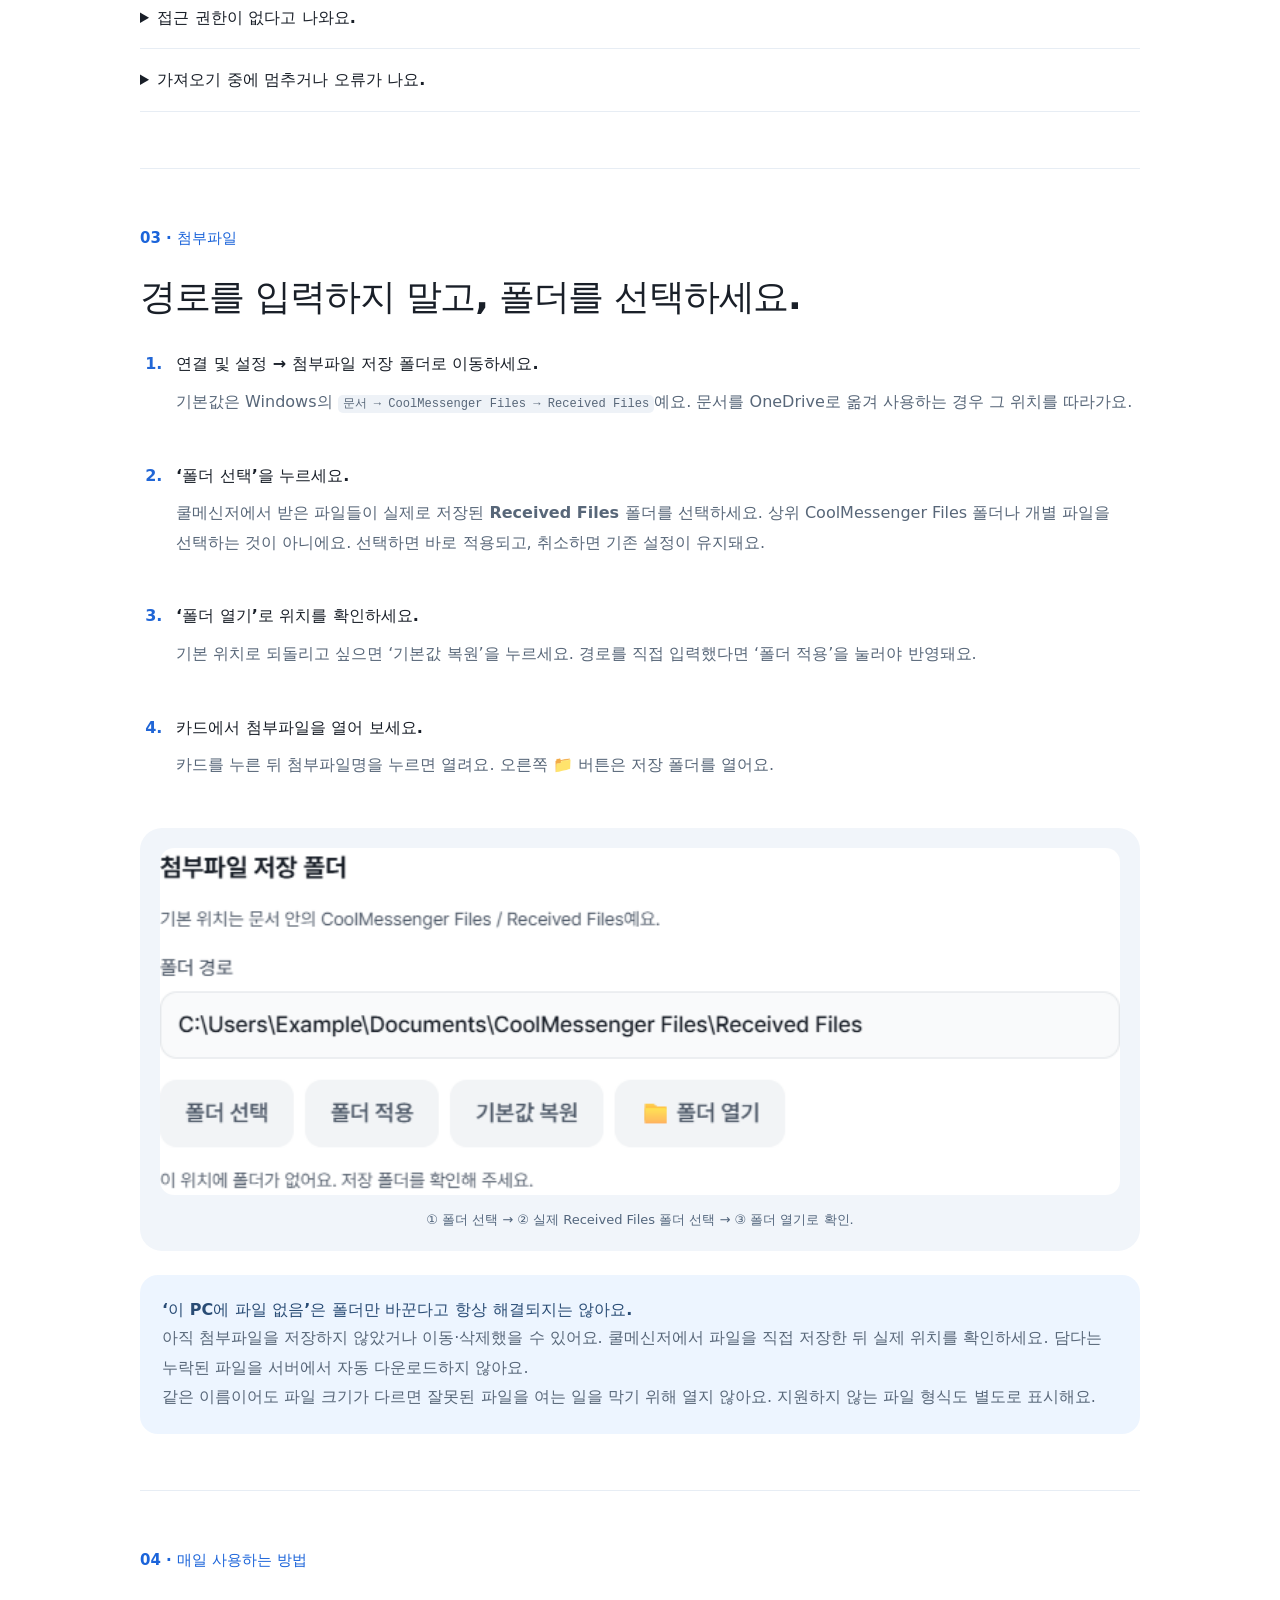
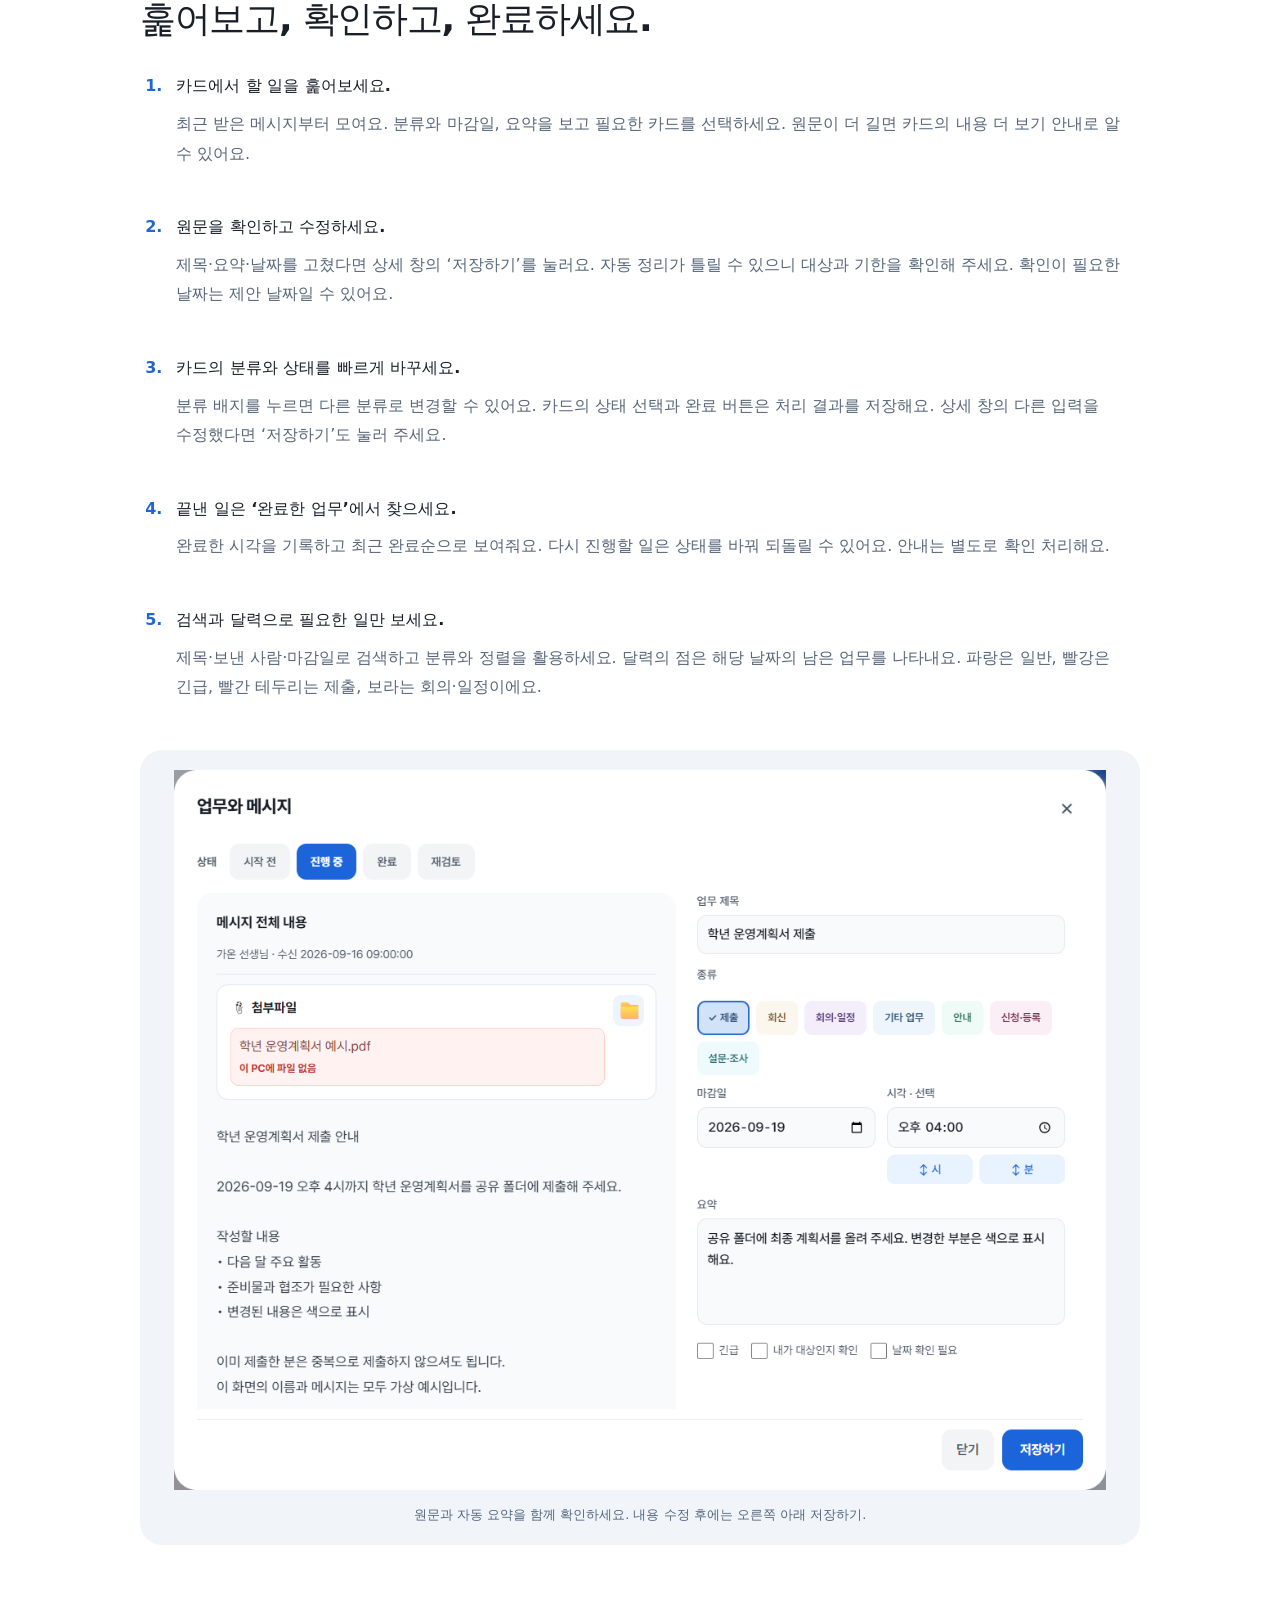
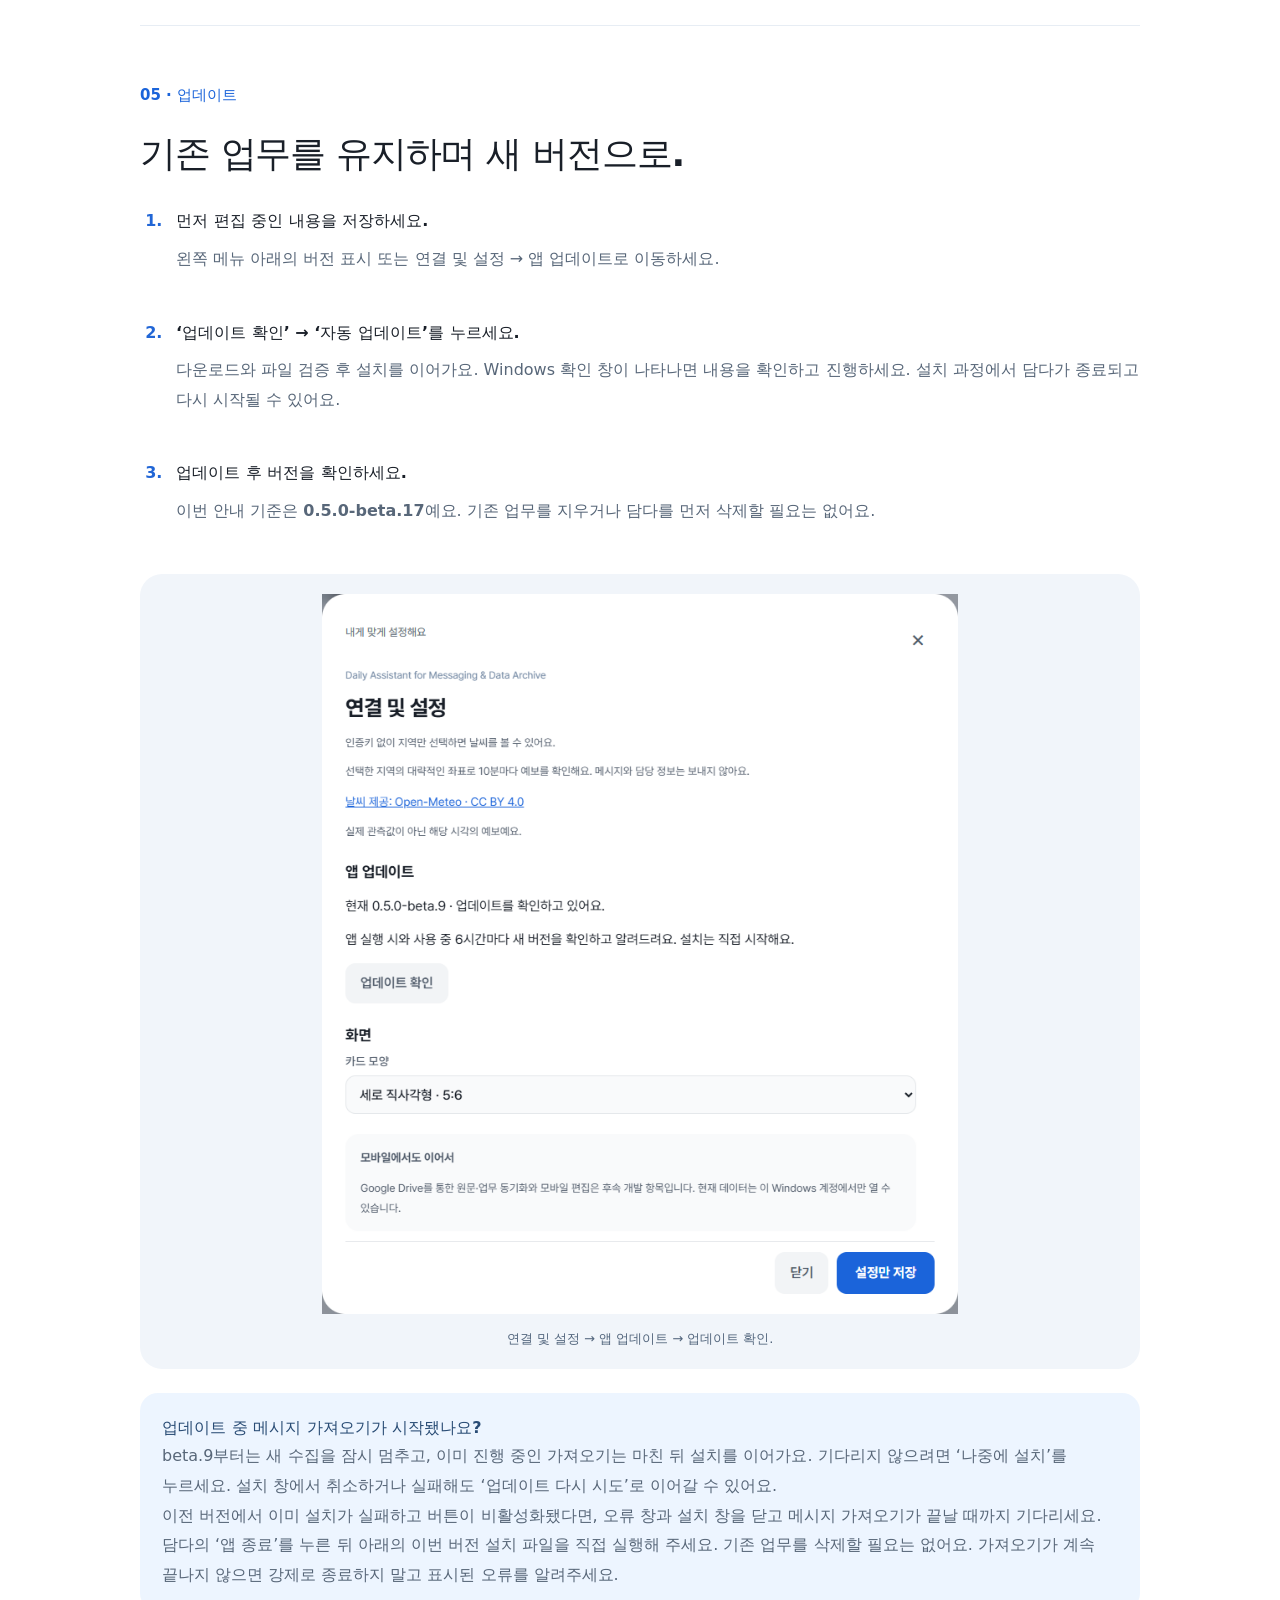
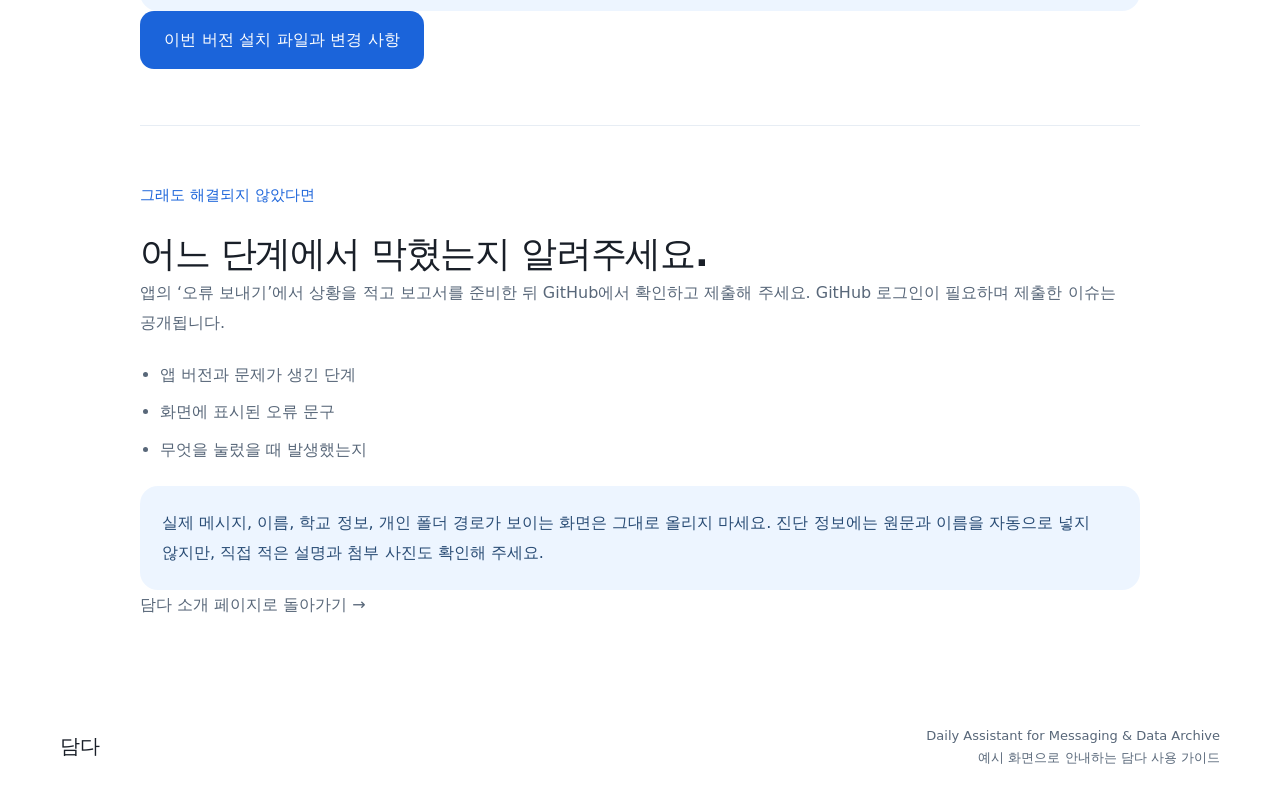
==== commit ae6aee95: "Publish Damda beta.17 release links and upgrade guide" ====
--- a/docs/help.html
+++ b/docs/help.html
@@ -1,12 +1,12 @@
 <!doctype html>
 <html lang="ko"><head><meta charset="utf-8"><meta name="viewport" content="width=device-width,initial-scale=1"><meta name="description" content="담다 메시지함 연결, 첨부파일 폴더 설정과 사용법을 화면으로 안내합니다."><title>담다 · 사용법과 문제 해결</title><link rel="stylesheet" href="styles.css"><link rel="stylesheet" href="help-guide.css"></head>
 <body><a class="skip" href="#main">본문으로 이동</a><header class="site-header"><a class="brand" href="index.html">✓ 담다 DAMDA</a><nav aria-label="사용 가이드"><a href="#start">처음 시작</a><a href="#messages">메시지 연결</a><a href="#attachments">첨부파일</a><a href="#daily">사용법</a><a href="#update">업데이트</a></nav></header>
-<main id="main" class="wrap guide"><section class="guide-hero"><p class="eyebrow">Daily Assistant for Messaging &amp; Data Archive</p><h1>막힌 부분부터,<br>함께 해결해요.</h1><p class="lead">메시지함 연결부터 하루의 업무 정리까지.<br>화면을 보면서 하나씩 따라 해 보세요.</p><p class="fine">담다 Beta 0.5.0-beta.9 기준 · 2026.09.17<br>모든 화면은 가상 데이터와 예시 경로예요. 연결 결과는 상황별 예시이며 실제 권한 요청이나 메시지 백업을 실행해 촬영하지 않았어요.</p><div class="guide-links"><a href="#messages">메시지가 안 들어와요 →</a><a href="#attachments">첨부파일이 안 열려요 →</a><a href="#start">처음 사용해요 →</a></div></section>
+<main id="main" class="wrap guide"><section class="guide-hero"><p class="eyebrow">Daily Assistant for Messaging &amp; Data Archive</p><h1>막힌 부분부터,<br>함께 해결해요.</h1><p class="lead">메시지함 연결부터 하루의 업무 정리까지.<br>화면을 보면서 하나씩 따라 해 보세요.</p><p class="fine">담다 Beta 0.5.0-beta.9 화면 예시 · 최신 배포 0.5.0-beta.17 · 2026.09.17<br>모든 화면은 가상 데이터와 예시 경로예요. 연결 결과는 상황별 예시이며 실제 권한 요청이나 메시지 백업을 실행해 촬영하지 않았어요.</p><div class="guide-links"><a href="#messages">메시지가 안 들어와요 →</a><a href="#attachments">첨부파일이 안 열려요 →</a><a href="#start">처음 사용해요 →</a></div></section>
 <section id="start"><p class="eyebrow">01 · 처음 시작하기</p><h2>먼저 내 PC의 연결 상태를 확인해요.</h2><ol class="guide-steps"><li><strong>담다를 설치하고 개인화를 마치세요.</strong><p>담당 학년과 업무를 선택하고, 언제부터 메시지를 정리할지 정해요. 시작일 기본값은 첫 설정 시점의 10일 전이에요. 나중에 설정에서 바꿀 수 있어요.</p></li><li><strong>왼쪽 ‘도움말 · 문제 해결’을 누르세요.</strong><p>‘내 PC 연결 상태 확인’을 누르면 메시지함 위치, 자동 가져오기 준비, 최근 수집 결과, 첨부파일 폴더를 확인해요. 검사만으로 설정을 바꾸지는 않아요.</p></li><li><strong>결과 아래의 해결 버튼을 누르세요.</strong><p>메시지함 선택이나 자동 가져오기 연결 등 지금 필요한 동작으로 바로 이어져요. 메뉴가 없다면 <a href="#update">먼저 업데이트</a>하세요.</p></li></ol><figure><a href="images/help-01-start.png" target="_blank" rel="noopener"><img src="images/help-01-start.png" alt="도움말의 세 가지 주제와 내 PC 연결 상태 확인 버튼" loading="lazy"></a><figcaption>① 왼쪽 도움말 · 문제 해결 → ② 내 PC 연결 상태 확인. 이미지를 누르면 크게 볼 수 있어요.</figcaption></figure></section>
 <section id="messages"><p class="eyebrow">02 · 메시지 연결</p><h2>‘이름.udb’에서 멈추셨나요?</h2><div class="guide-note"><strong>‘이름.udb’는 예시 파일명이에요.</strong><p>새 파일을 만들거나 기존 파일의 이름을 바꿀 필요가 없어요. 쿨메신저가 이미 저장해 둔 본인의 메시지함을 선택하면 돼요.</p></div><ol class="guide-steps"><li><strong>자동으로 찾았는지 확인하세요.</strong><p>‘메시지함 파일을 찾았어요’가 나오면 파일을 직접 선택할 필요가 없어요. 아래의 자동 가져오기 단계로 진행하세요.</p></li><li><strong>파일이 없으면 설치·로그인 상태를 확인하세요.</strong><p>쿨메신저를 설치하고 본인 계정으로 로그인했는지 확인하세요. 일반적인 위치는 현재 Windows 사용자 폴더의 <code>AppData → Local → CoolMessenger → memo</code>예요. 탐색기 주소창에 <code>%LOCALAPPDATA%\CoolMessenger\memo</code>를 입력해 열 수도 있어요. 담다의 ‘메시지함 선택’에서 해당 폴더의 .udb 파일을 선택하세요. 다른 위치에 저장했다면 그 위치를 선택하세요.</p></li><li><strong>여러 개이면 본인 파일을 선택하세요.</strong><p>이름이 비슷하다고 임의로 고르지 마세요. 본인 메시지함을 구분하기 어렵다면 학교 전산 담당자에게 확인하세요. 파일을 지우거나 이동할 필요는 없어요.</p></li></ol><div class="guide-pair"><figure><a href="images/help-02-missing.png" target="_blank" rel="noopener"><img src="images/help-02-missing.png" alt="메시지함을 찾지 못했을 때 메시지함 선택 버튼을 보여주는 진단 예시" loading="lazy"></a><figcaption>파일이 없을 때 → 메시지함 선택.</figcaption></figure><figure><a href="images/help-04-multiple.png" target="_blank" rel="noopener"><img src="images/help-04-multiple.png" alt="여러 메시지함 중 본인 파일 선택이 필요한 진단 예시" loading="lazy"></a><figcaption>파일이 여러 개일 때 → 본인 메시지함을 확인하고 선택.</figcaption></figure></div>
 <h3>파일을 찾은 뒤에는 자동 가져오기를 연결해요.</h3><ol class="guide-steps"><li><strong>‘자동 가져오기 연결’을 누르세요.</strong><p>최초 Windows 권한 요청에서 ‘예’를 선택해요. ‘아니요’를 선택했거나 창을 닫았다면 연결이 완료되지 않으므로 다시 시도하세요.</p></li><li><strong>연결 준비와 실제 수집 결과를 구분하세요.</strong><p>연결 준비가 끝나면 메시지를 가져올 수 있어요. ‘지금 가져오기’를 누르거나 설정에서 시작일을 정한 뒤 ‘설정 저장하고 가져오기’를 누르세요.</p></li><li><strong>‘마지막 가져오기 성공’을 확인하세요.</strong><p>‘마지막 변경 확인’은 새 변경을 살펴본 시각이에요. 새 메시지가 없으면 카드 수가 늘지 않을 수 있어요. 가져올 기간과 업무 필터, ‘안내 모아보기’도 확인하세요.</p></li></ol><figure><a href="images/help-03-connect.png" target="_blank" rel="noopener"><img src="images/help-03-connect.png" alt="메시지함을 찾았지만 자동 가져오기 연결이 필요한 상태" loading="lazy"></a><figcaption>메시지함 발견 → 자동 가져오기 연결 → 실제 수집 결과 확인.</figcaption></figure>
 <details><summary>승인했는데도 연결되지 않아요.</summary><p>학교의 관리 정책이나 Windows 계정 권한 때문에 등록이 제한될 수 있어요. 반복해서 승인하기보다 앱에 표시된 오류 문구를 확인하고 전산 담당자에게 도움을 요청하세요. 원본 메시지함을 수정하거나 삭제하지 마세요.</p></details><details><summary>접근 권한이 없다고 나와요.</summary><p>파일이 없는 것과 접근이 막힌 것은 달라요. 다른 사람의 메시지함을 선택하지 않았는지 확인하고, 본인 폴더도 열 수 없다면 전산 담당자에게 접근 권한을 확인해 주세요.</p></details><details><summary>가져오기 중에 멈추거나 오류가 나요.</summary><p>도움말에서 최근 가져오기 결과를 확인하세요. 수집 중이면 완료를 기다린 뒤 다시 검사하세요. 백업 실패, 응답 시간 초과, 지원하지 않는 데이터 구조는 해결 방법이 다르므로 <a href="#report">표시된 오류 문구로 문의</a>해 주세요. 지원하지 않는 구조를 해결하려고 원본 파일을 직접 수정하지 마세요.</p></details></section>
 <section id="attachments"><p class="eyebrow">03 · 첨부파일</p><h2>경로를 입력하지 말고, 폴더를 선택하세요.</h2><ol class="guide-steps"><li><strong>연결 및 설정 → 첨부파일 저장 폴더로 이동하세요.</strong><p>기본값은 Windows의 <code>문서 → CoolMessenger Files → Received Files</code>예요. 문서를 OneDrive로 옮겨 사용하는 경우 그 위치를 따라가요.</p></li><li><strong>‘폴더 선택’을 누르세요.</strong><p>쿨메신저에서 받은 파일들이 실제로 저장된 <strong>Received Files 폴더</strong>를 선택하세요. 상위 CoolMessenger Files 폴더나 개별 파일을 선택하는 것이 아니에요. 선택하면 바로 적용되고, 취소하면 기존 설정이 유지돼요.</p></li><li><strong>‘폴더 열기’로 위치를 확인하세요.</strong><p>기본 위치로 되돌리고 싶으면 ‘기본값 복원’을 누르세요. 경로를 직접 입력했다면 ‘폴더 적용’을 눌러야 반영돼요.</p></li><li><strong>카드에서 첨부파일을 열어 보세요.</strong><p>카드를 누른 뒤 첨부파일명을 누르면 열려요. 오른쪽 📁 버튼은 저장 폴더를 열어요.</p></li></ol><figure><a href="images/help-05-folder.png" target="_blank" rel="noopener"><img src="images/help-05-folder.png" alt="첨부파일 저장 폴더의 폴더 선택, 폴더 적용, 기본값 복원, 폴더 열기 버튼" loading="lazy"></a><figcaption>① 폴더 선택 → ② 실제 Received Files 폴더 선택 → ③ 폴더 열기로 확인.</figcaption></figure><div class="guide-note"><strong>‘이 PC에 파일 없음’은 폴더만 바꾼다고 항상 해결되지는 않아요.</strong><p>아직 첨부파일을 저장하지 않았거나 이동·삭제했을 수 있어요. 쿨메신저에서 파일을 직접 저장한 뒤 실제 위치를 확인하세요. 담다는 누락된 파일을 서버에서 자동 다운로드하지 않아요.</p><p>같은 이름이어도 파일 크기가 다르면 잘못된 파일을 여는 일을 막기 위해 열지 않아요. 지원하지 않는 파일 형식도 별도로 표시해요.</p></div></section>
 <section id="daily"><p class="eyebrow">04 · 매일 사용하는 방법</p><h2>훑어보고, 확인하고, 완료하세요.</h2><ol class="guide-steps"><li><strong>카드에서 할 일을 훑어보세요.</strong><p>최근 받은 메시지부터 모여요. 분류와 마감일, 요약을 보고 필요한 카드를 선택하세요. 원문이 더 길면 카드의 내용 더 보기 안내로 알 수 있어요.</p></li><li><strong>원문을 확인하고 수정하세요.</strong><p>제목·요약·날짜를 고쳤다면 상세 창의 ‘저장하기’를 눌러요. 자동 정리가 틀릴 수 있으니 대상과 기한을 확인해 주세요. 확인이 필요한 날짜는 제안 날짜일 수 있어요.</p></li><li><strong>카드의 분류와 상태를 빠르게 바꾸세요.</strong><p>분류 배지를 누르면 다른 분류로 변경할 수 있어요. 카드의 상태 선택과 완료 버튼은 처리 결과를 저장해요. 상세 창의 다른 입력을 수정했다면 ‘저장하기’도 눌러 주세요.</p></li><li><strong>끝낸 일은 ‘완료한 업무’에서 찾으세요.</strong><p>완료한 시각을 기록하고 최근 완료순으로 보여줘요. 다시 진행할 일은 상태를 바꿔 되돌릴 수 있어요. 안내는 별도로 확인 처리해요.</p></li><li><strong>검색과 달력으로 필요한 일만 보세요.</strong><p>제목·보낸 사람·마감일로 검색하고 분류와 정렬을 활용하세요. 달력의 점은 해당 날짜의 남은 업무를 나타내요. 파랑은 일반, 빨강은 긴급, 빨간 테두리는 제출, 보라는 회의·일정이에요.</p></li></ol><figure><a href="images/help-06-detail.png" target="_blank" rel="noopener"><img src="images/help-06-detail.png" alt="가상 원문, 첨부파일 없음 표시, 분류 선택과 저장하기 버튼이 보이는 업무 상세창" loading="lazy"></a><figcaption>원문과 자동 요약을 함께 확인하세요. 내용 수정 후에는 오른쪽 아래 저장하기.</figcaption></figure></section>
-<section id="update"><p class="eyebrow">05 · 업데이트</p><h2>기존 업무를 유지하며 새 버전으로.</h2><ol class="guide-steps"><li><strong>먼저 편집 중인 내용을 저장하세요.</strong><p>왼쪽 메뉴 아래의 버전 표시 또는 연결 및 설정 → 앱 업데이트로 이동하세요.</p></li><li><strong>‘업데이트 확인’ → ‘자동 업데이트’를 누르세요.</strong><p>다운로드와 파일 검증 후 설치를 이어가요. Windows 확인 창이 나타나면 내용을 확인하고 진행하세요. 설치 과정에서 담다가 종료되고 다시 시작될 수 있어요.</p></li><li><strong>업데이트 후 버전을 확인하세요.</strong><p>이번 안내 기준은 <strong>0.5.0-beta.9</strong>예요. 기존 업무를 지우거나 담다를 먼저 삭제할 필요는 없어요.</p></li></ol><figure><a href="images/help-07-update.png" target="_blank" rel="noopener"><img src="images/help-07-update.png" alt="연결 및 설정의 앱 업데이트 확인 위치" loading="lazy"></a><figcaption>연결 및 설정 → 앱 업데이트 → 업데이트 확인.</figcaption></figure><div class="guide-note" id="update-trouble"><strong>업데이트 중 메시지 가져오기가 시작됐나요?</strong><p>beta.9부터는 새 수집을 잠시 멈추고, 이미 진행 중인 가져오기는 마친 뒤 설치를 이어가요. 기다리지 않으려면 ‘나중에 설치’를 누르세요. 설치 창에서 취소하거나 실패해도 ‘업데이트 다시 시도’로 이어갈 수 있어요.</p><p>이전 버전에서 이미 설치가 실패하고 버튼이 비활성화됐다면, 오류 창과 설치 창을 닫고 메시지 가져오기가 끝날 때까지 기다리세요. 담다의 ‘앱 종료’를 누른 뒤 아래의 이번 버전 설치 파일을 직접 실행해 주세요. 기존 업무를 삭제할 필요는 없어요. 가져오기가 계속 끝나지 않으면 강제로 종료하지 말고 표시된 오류를 알려주세요.</p></div><p><a class="button" href="https://github.com/pandabin3-code/damda-releases/releases/tag/v0.5.0-beta.9">이번 버전 설치 파일과 변경 사항</a></p></section>
+<section id="update"><p class="eyebrow">05 · 업데이트</p><h2>기존 업무를 유지하며 새 버전으로.</h2><ol class="guide-steps"><li><strong>먼저 편집 중인 내용을 저장하세요.</strong><p>왼쪽 메뉴 아래의 버전 표시 또는 연결 및 설정 → 앱 업데이트로 이동하세요.</p></li><li><strong>‘업데이트 확인’ → ‘자동 업데이트’를 누르세요.</strong><p>다운로드와 파일 검증 후 설치를 이어가요. Windows 확인 창이 나타나면 내용을 확인하고 진행하세요. 설치 과정에서 담다가 종료되고 다시 시작될 수 있어요.</p></li><li><strong>업데이트 후 버전을 확인하세요.</strong><p>이번 안내 기준은 <strong>0.5.0-beta.17</strong>예요. 기존 업무를 지우거나 담다를 먼저 삭제할 필요는 없어요.</p></li></ol><figure><a href="images/help-07-update.png" target="_blank" rel="noopener"><img src="images/help-07-update.png" alt="연결 및 설정의 앱 업데이트 확인 위치" loading="lazy"></a><figcaption>연결 및 설정 → 앱 업데이트 → 업데이트 확인.</figcaption></figure><div class="guide-note" id="update-trouble"><strong>업데이트 중 메시지 가져오기가 시작됐나요?</strong><p>beta.9부터는 새 수집을 잠시 멈추고, 이미 진행 중인 가져오기는 마친 뒤 설치를 이어가요. 기다리지 않으려면 ‘나중에 설치’를 누르세요. 설치 창에서 취소하거나 실패해도 ‘업데이트 다시 시도’로 이어갈 수 있어요.</p><p>이전 버전에서 이미 설치가 실패하고 버튼이 비활성화됐다면, 오류 창과 설치 창을 닫고 메시지 가져오기가 끝날 때까지 기다리세요. 담다의 ‘앱 종료’를 누른 뒤 아래의 이번 버전 설치 파일을 직접 실행해 주세요. 기존 업무를 삭제할 필요는 없어요. 가져오기가 계속 끝나지 않으면 강제로 종료하지 말고 표시된 오류를 알려주세요.</p></div><p><a class="button" href="https://github.com/pandabin3-code/damda-releases/releases/tag/v0.5.0-beta.17">이번 버전 설치 파일과 변경 사항</a></p></section>
 <section id="report"><p class="eyebrow">그래도 해결되지 않았다면</p><h2>어느 단계에서 막혔는지 알려주세요.</h2><p>앱의 ‘오류 보내기’에서 상황을 적고 보고서를 준비한 뒤 GitHub에서 확인하고 제출해 주세요. GitHub 로그인이 필요하며 제출한 이슈는 공개됩니다.</p><ul><li>앱 버전과 문제가 생긴 단계</li><li>화면에 표시된 오류 문구</li><li>무엇을 눌렀을 때 발생했는지</li></ul><p class="guide-note">실제 메시지, 이름, 학교 정보, 개인 폴더 경로가 보이는 화면은 그대로 올리지 마세요. 진단 정보에는 원문과 이름을 자동으로 넣지 않지만, 직접 적은 설명과 첨부 사진도 확인해 주세요.</p><p><a href="index.html">담다 소개 페이지로 돌아가기 →</a></p></section></main><footer class="wrap footer"><span class="brand">담다</span><p>Daily Assistant for Messaging &amp; Data Archive<br>예시 화면으로 안내하는 담다 사용 가이드</p></footer></body></html>
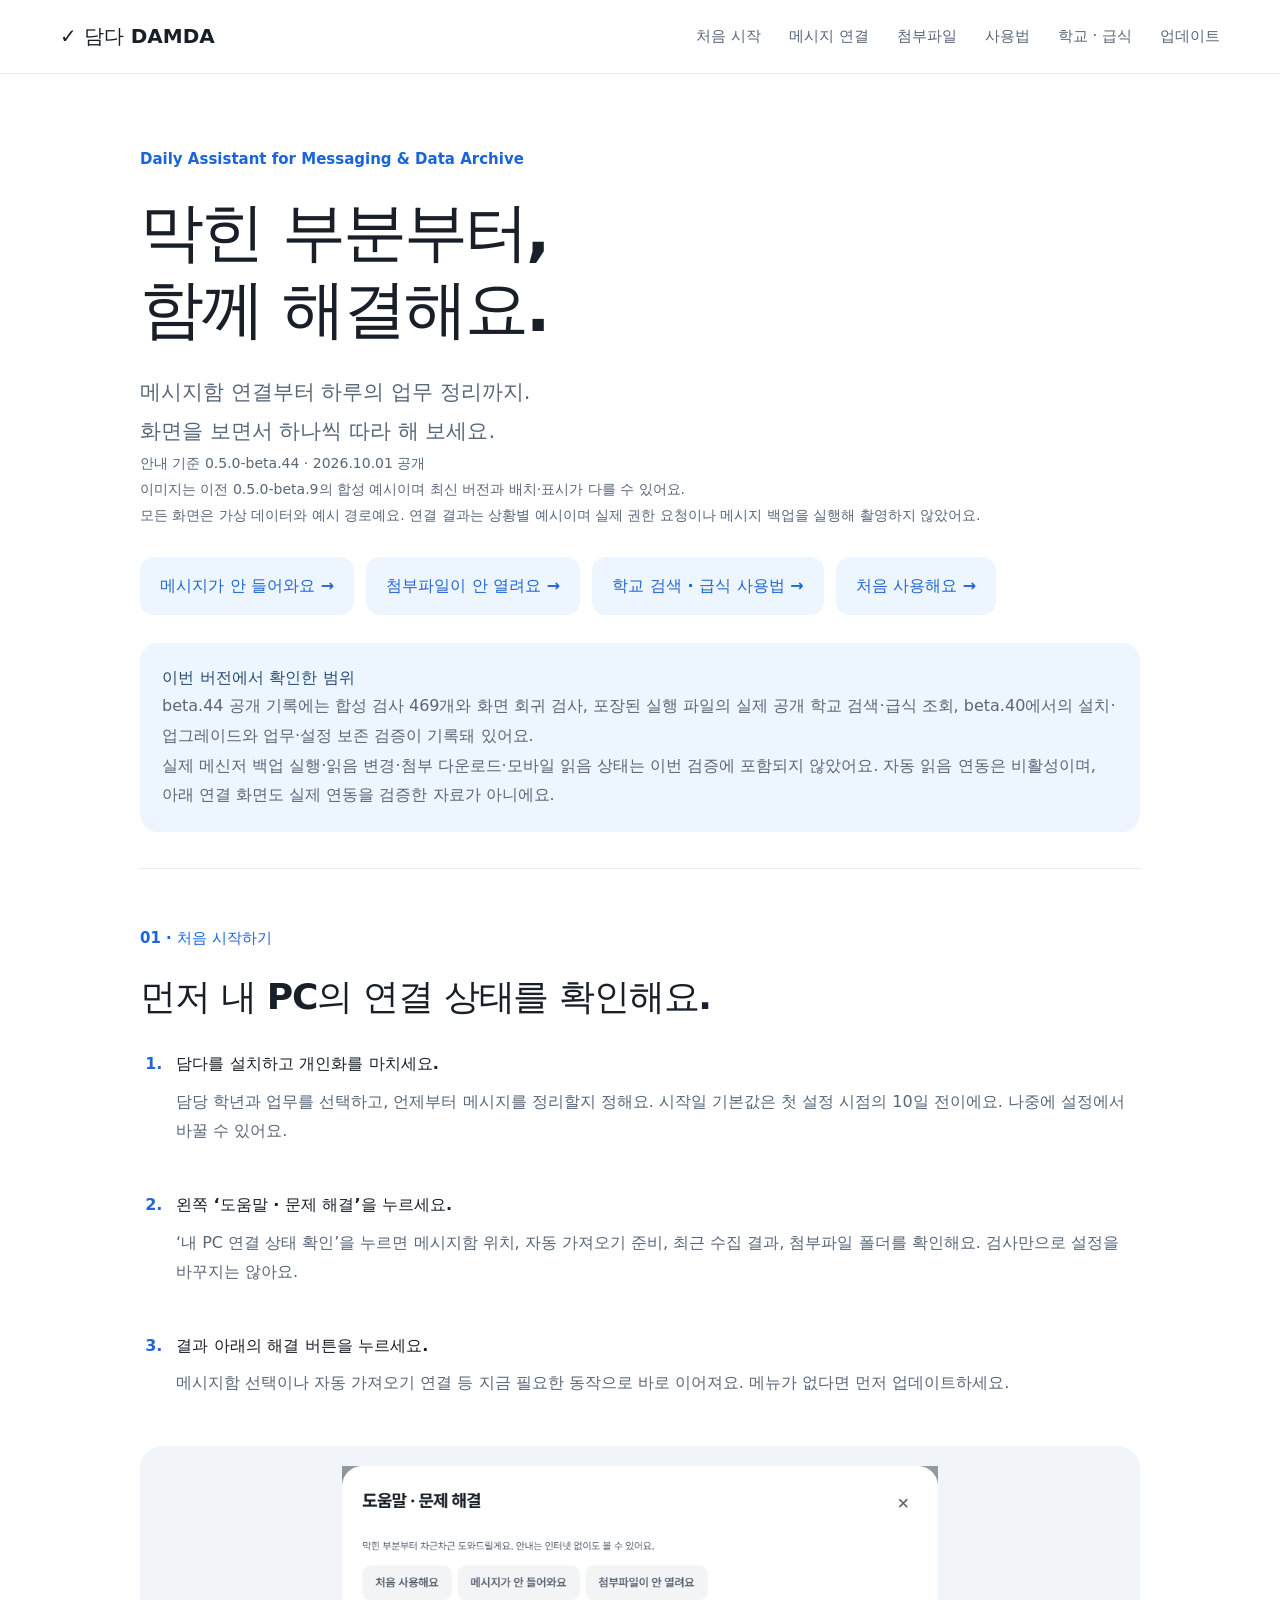
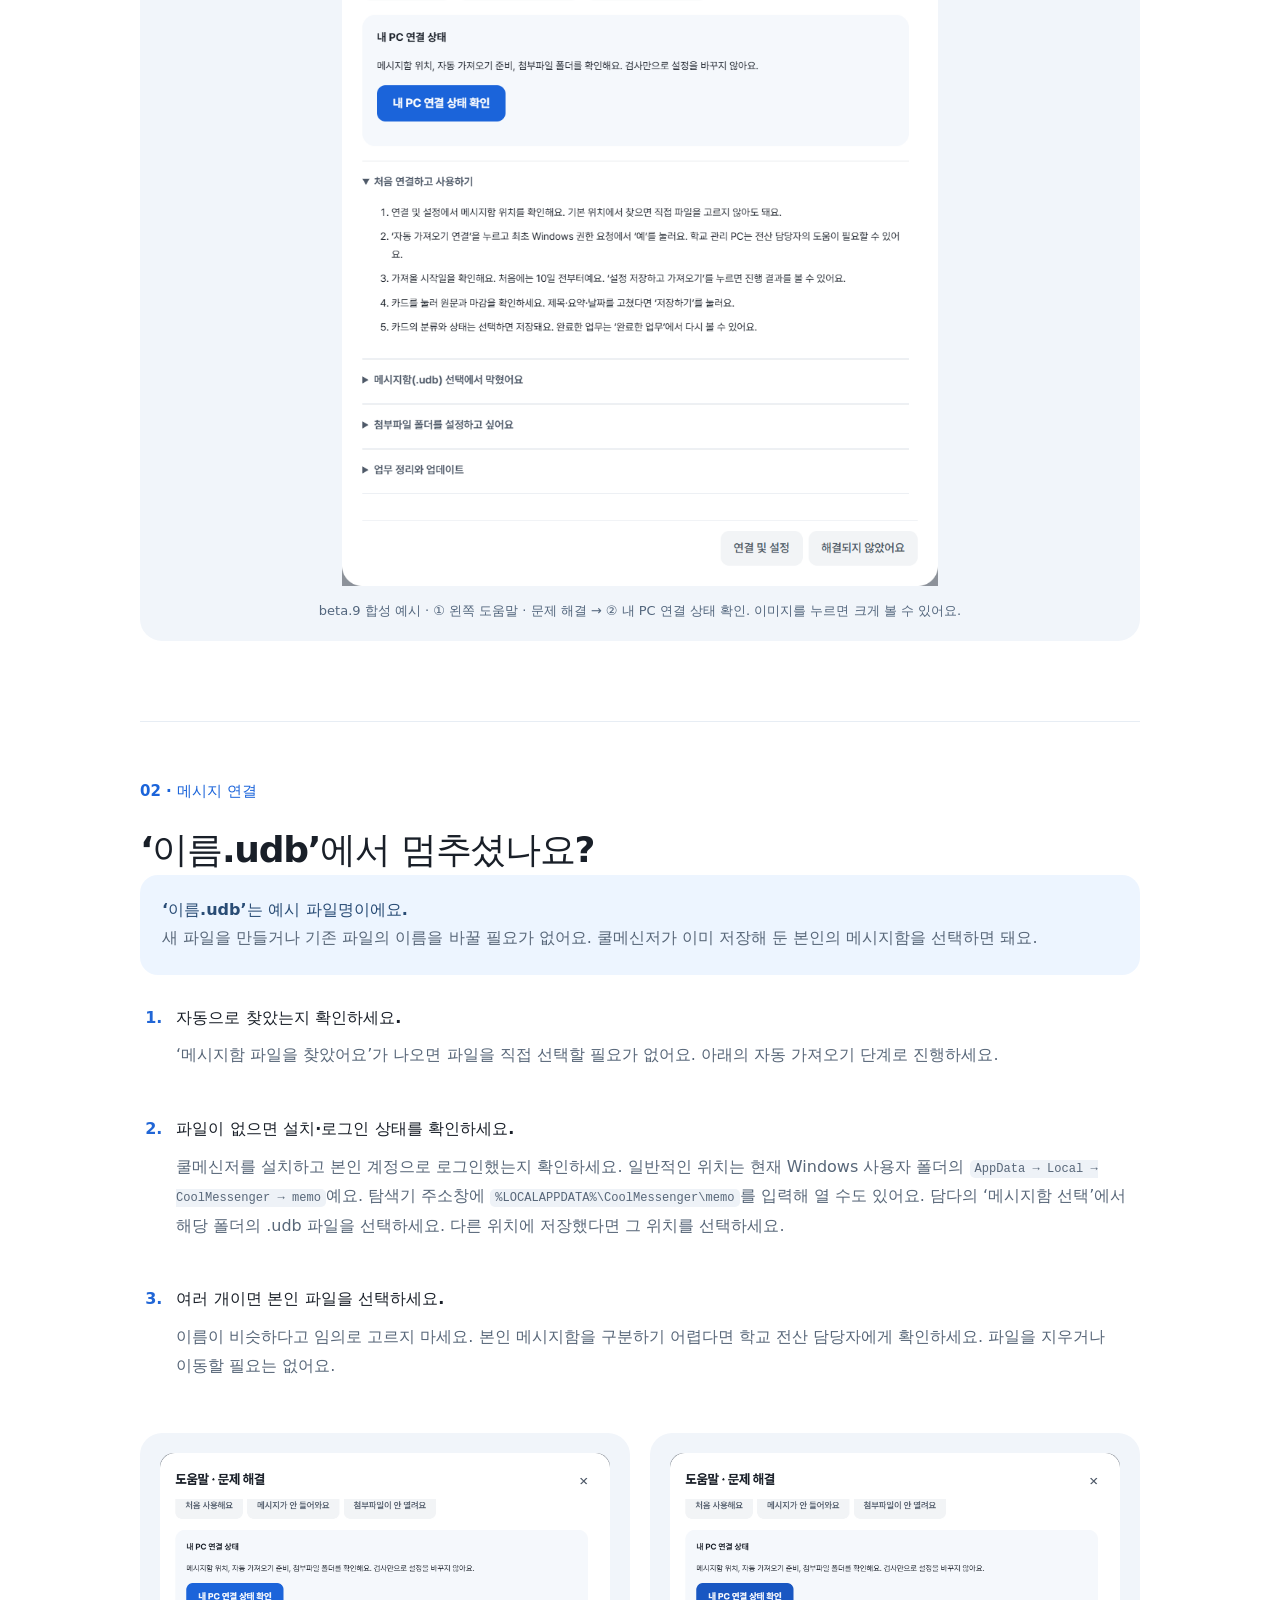
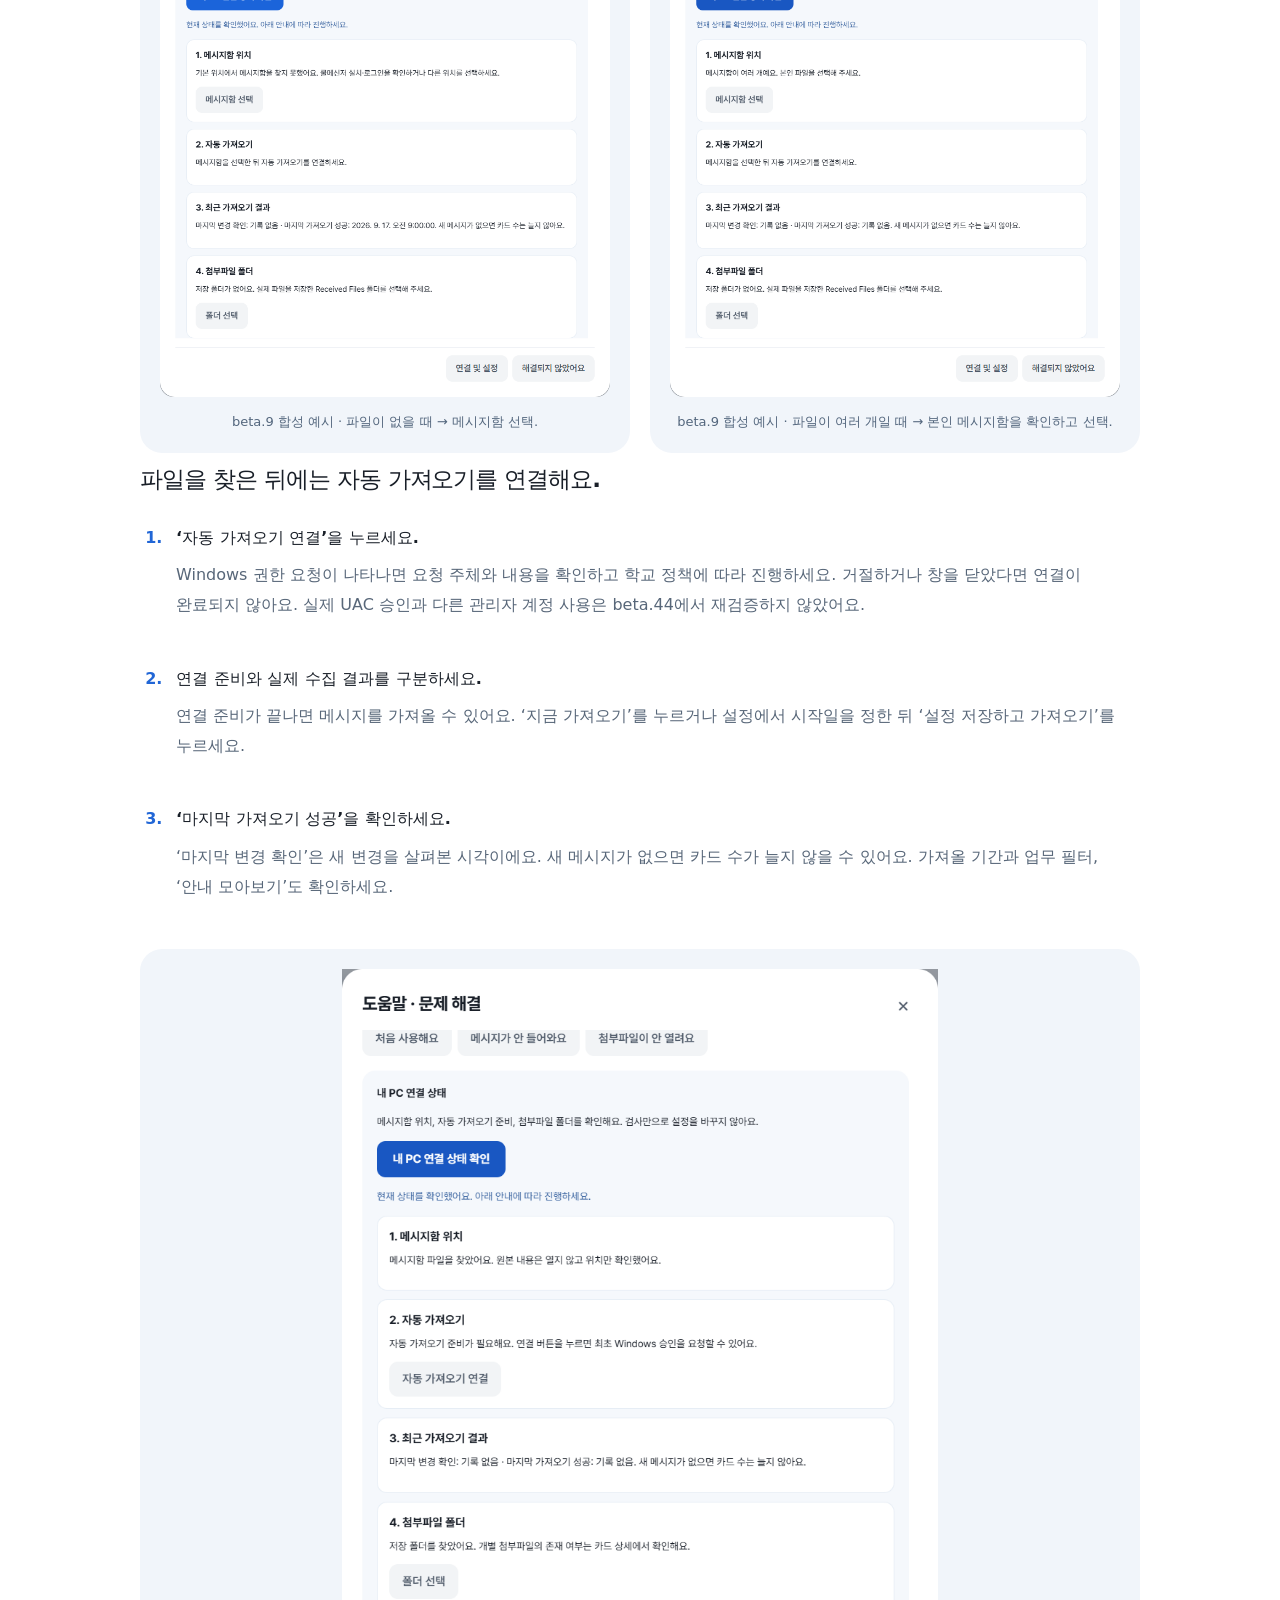
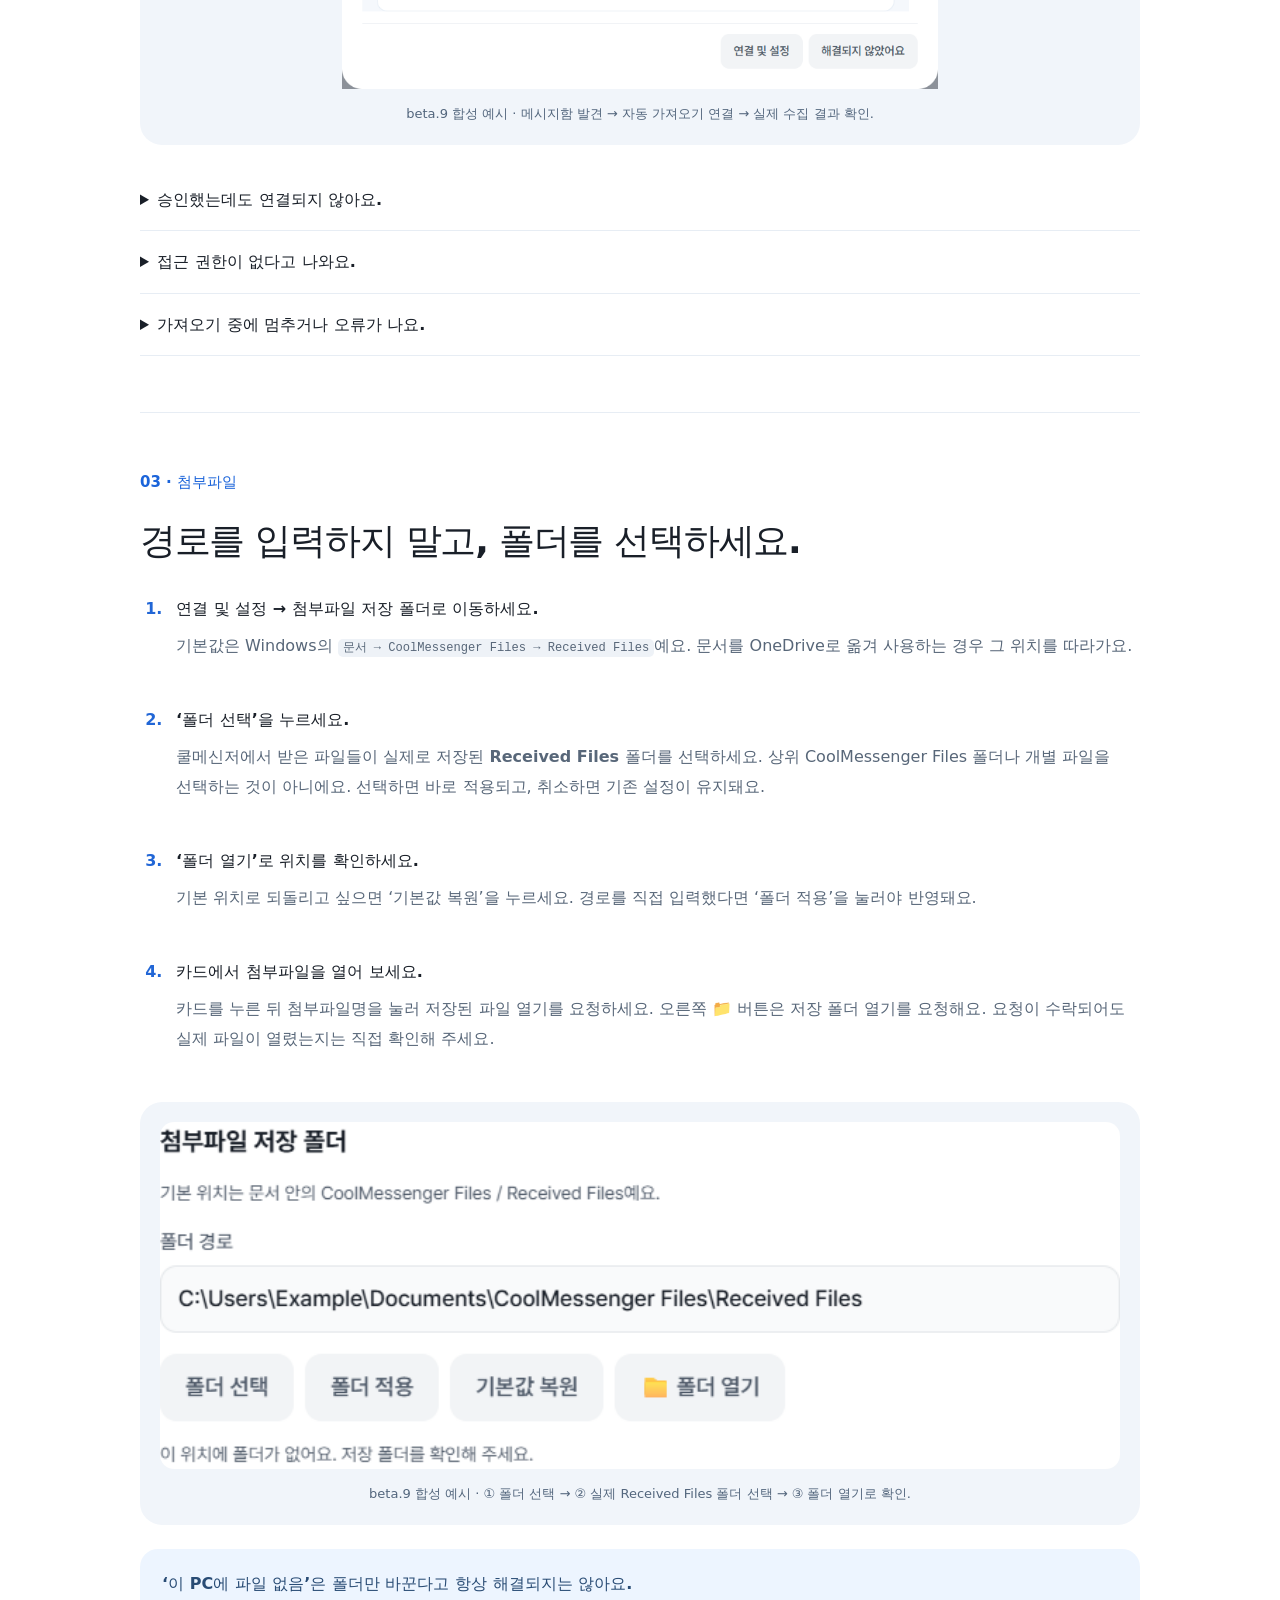
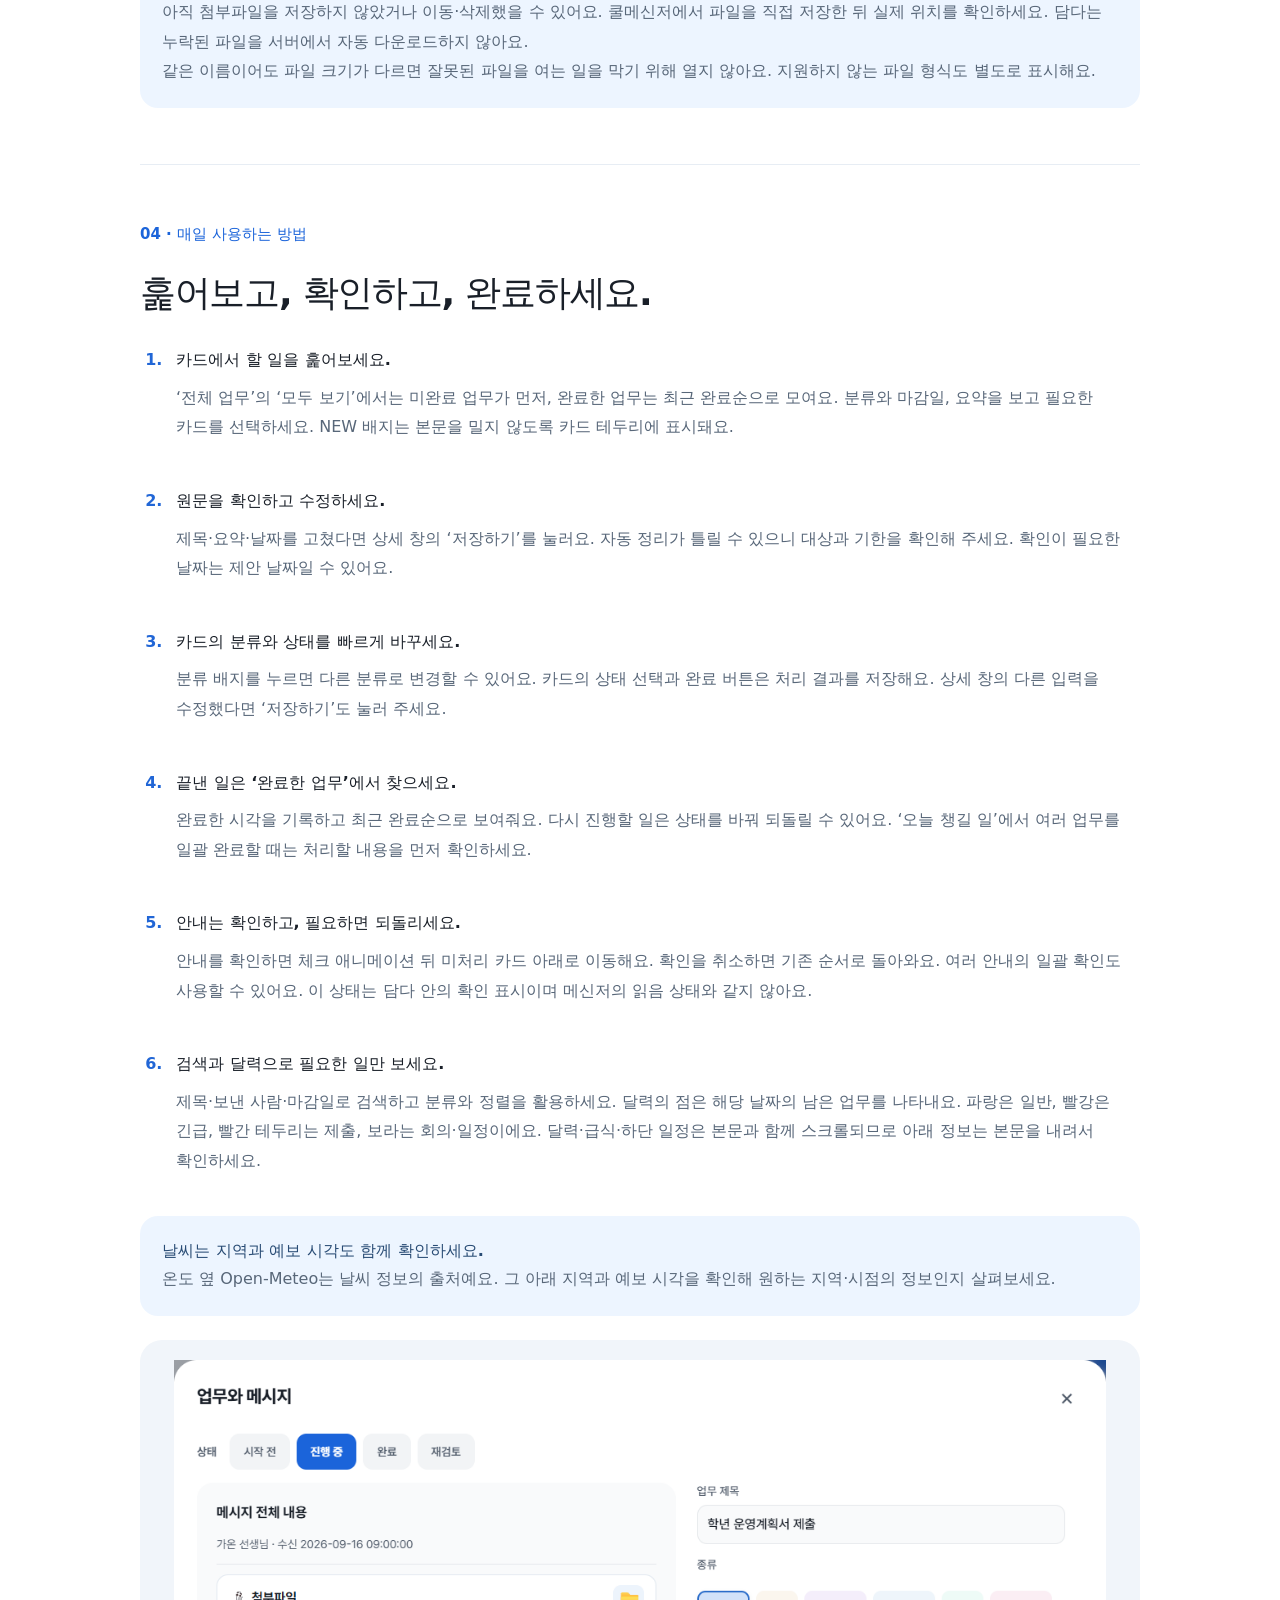
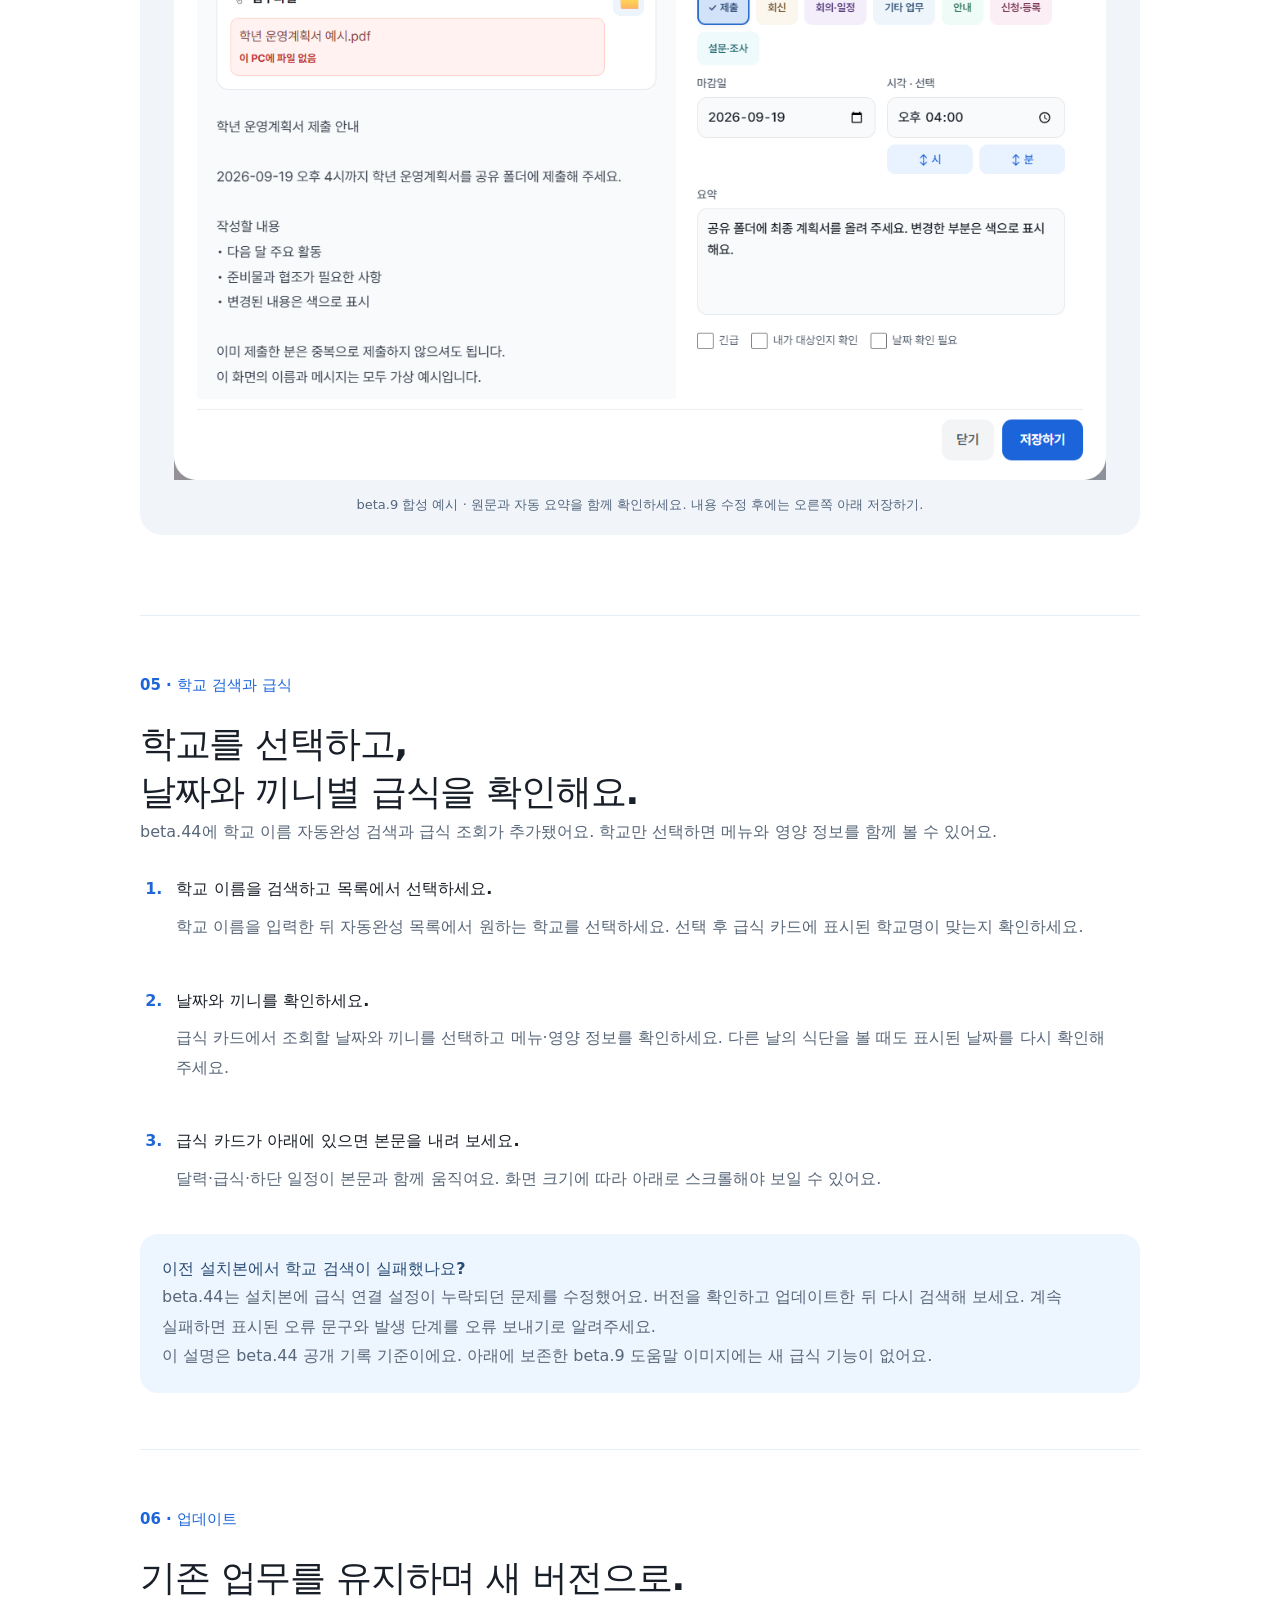
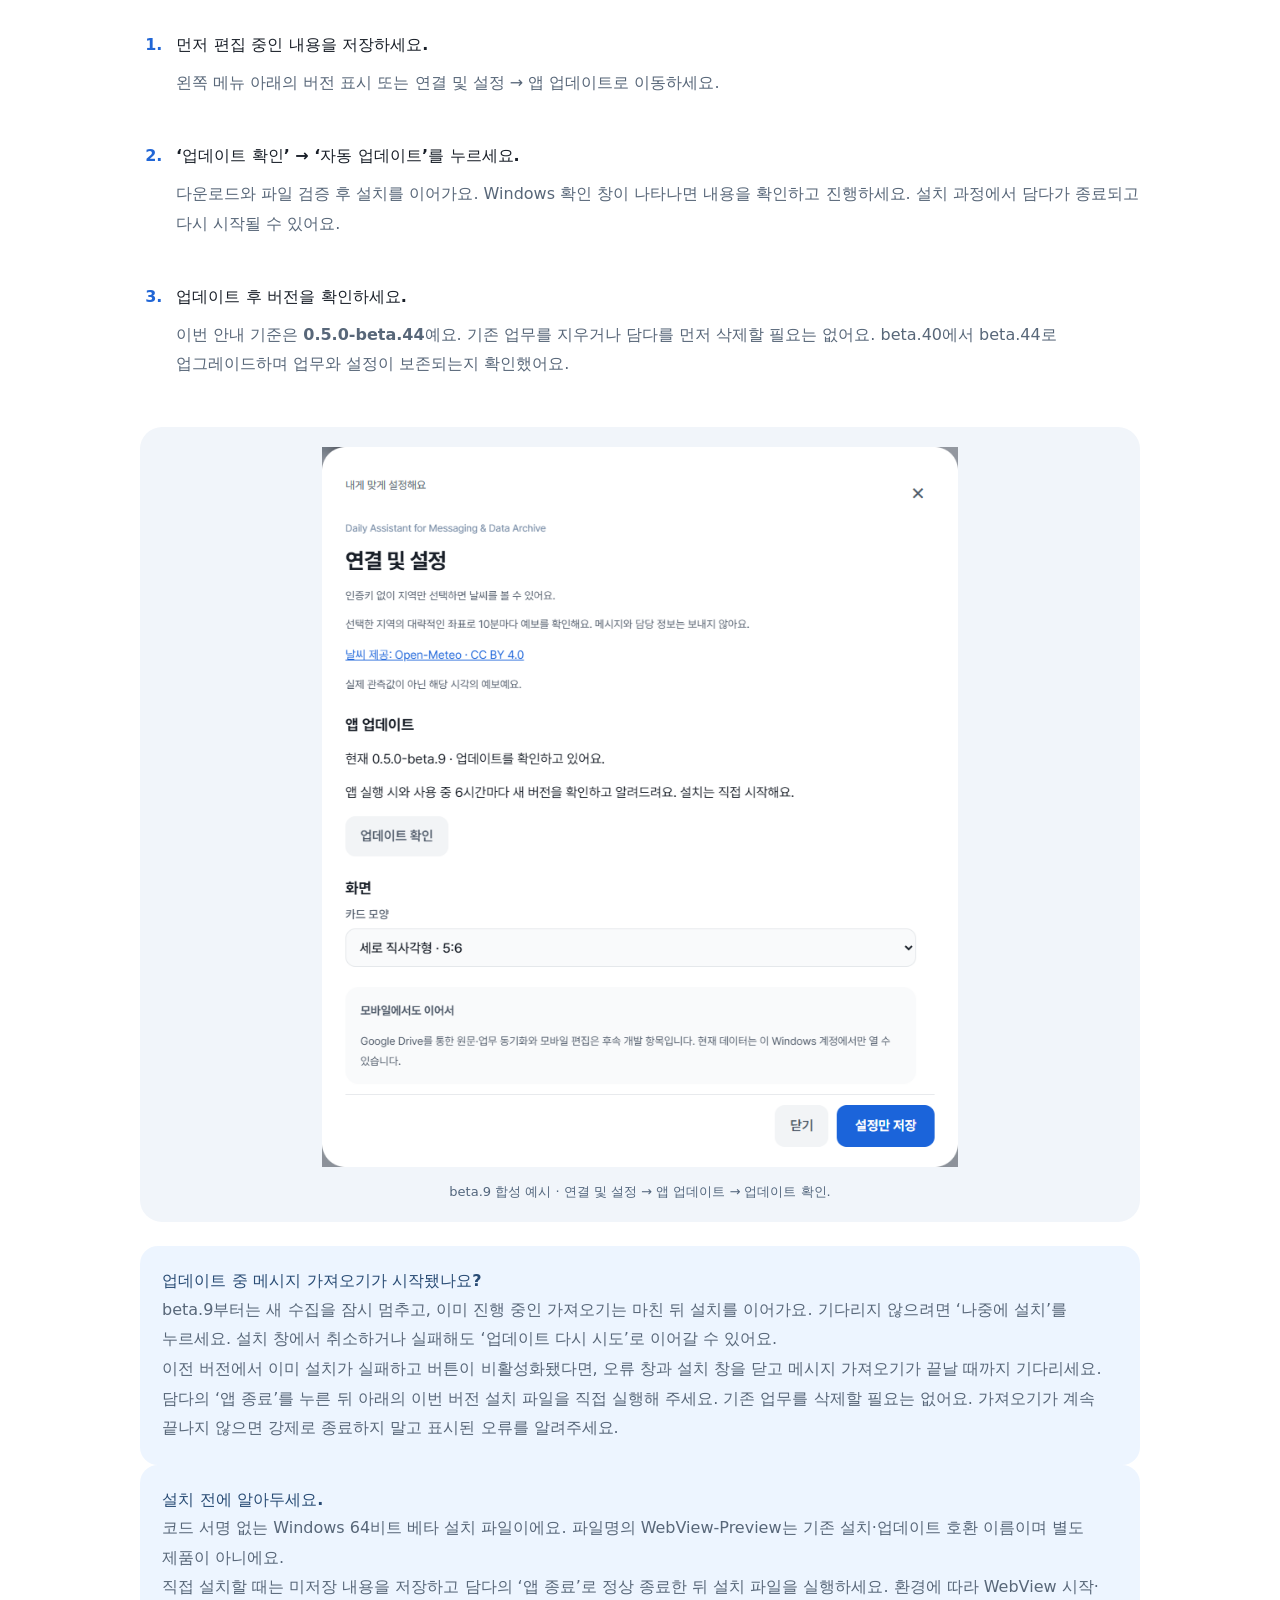
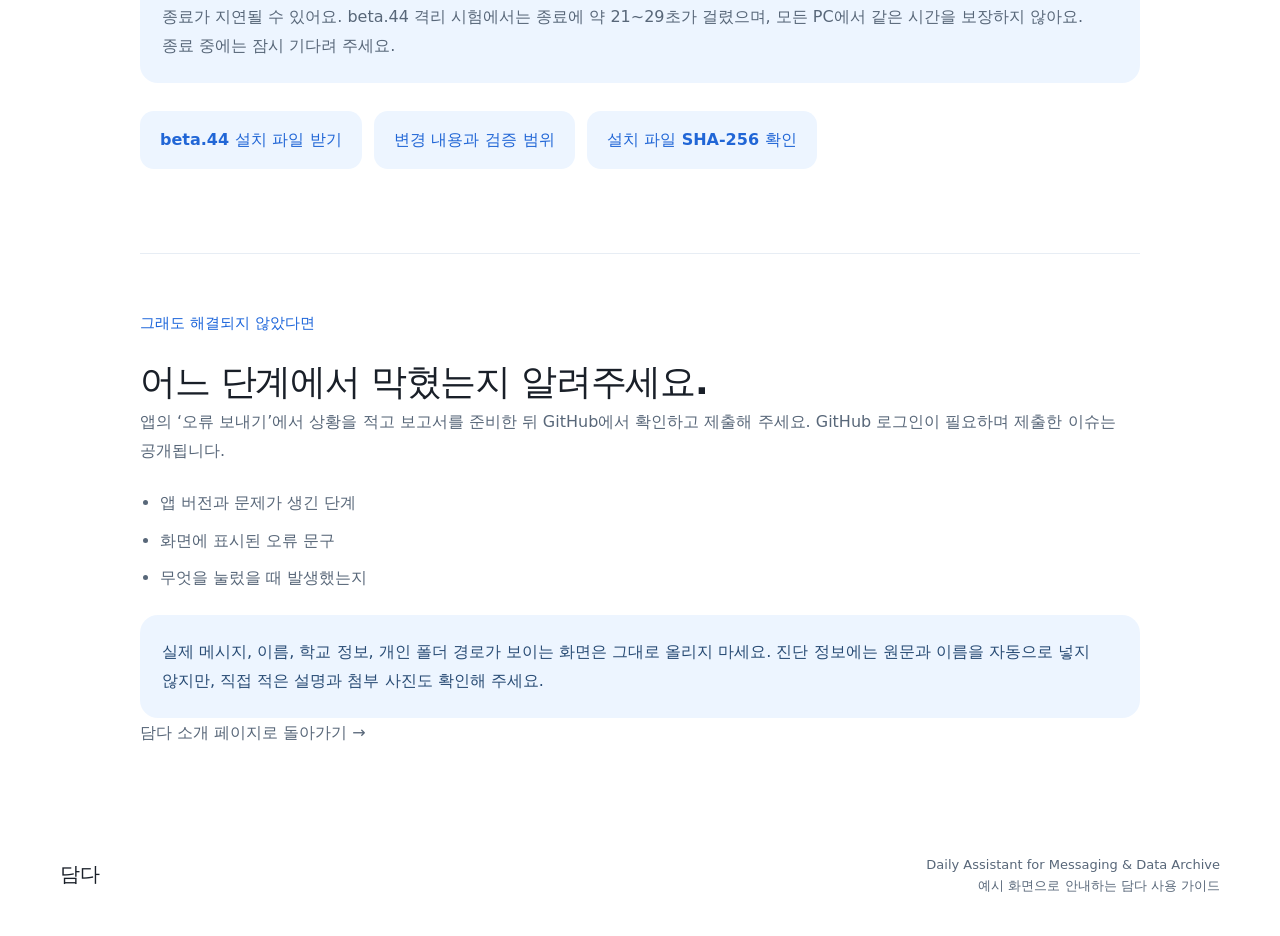
==== commit b7a75154: "Update DAMDA site and help for beta.44 features" ====
--- a/docs/help.html
+++ b/docs/help.html
@@ -1,12 +1,13 @@
 <!doctype html>
-<html lang="ko"><head><meta charset="utf-8"><meta name="viewport" content="width=device-width,initial-scale=1"><meta name="description" content="담다 메시지함 연결, 첨부파일 폴더 설정과 사용법을 화면으로 안내합니다."><title>담다 · 사용법과 문제 해결</title><link rel="stylesheet" href="styles.css"><link rel="stylesheet" href="help-guide.css"></head>
-<body><a class="skip" href="#main">본문으로 이동</a><header class="site-header"><a class="brand" href="index.html">✓ 담다 DAMDA</a><nav aria-label="사용 가이드"><a href="#start">처음 시작</a><a href="#messages">메시지 연결</a><a href="#attachments">첨부파일</a><a href="#daily">사용법</a><a href="#update">업데이트</a></nav></header>
-<main id="main" class="wrap guide"><section class="guide-hero"><p class="eyebrow">Daily Assistant for Messaging &amp; Data Archive</p><h1>막힌 부분부터,<br>함께 해결해요.</h1><p class="lead">메시지함 연결부터 하루의 업무 정리까지.<br>화면을 보면서 하나씩 따라 해 보세요.</p><p class="fine">담다 Beta 0.5.0-beta.9 화면 예시 · 최신 배포 0.5.0-beta.17 · 2026.09.17<br>모든 화면은 가상 데이터와 예시 경로예요. 연결 결과는 상황별 예시이며 실제 권한 요청이나 메시지 백업을 실행해 촬영하지 않았어요.</p><div class="guide-links"><a href="#messages">메시지가 안 들어와요 →</a><a href="#attachments">첨부파일이 안 열려요 →</a><a href="#start">처음 사용해요 →</a></div></section>
-<section id="start"><p class="eyebrow">01 · 처음 시작하기</p><h2>먼저 내 PC의 연결 상태를 확인해요.</h2><ol class="guide-steps"><li><strong>담다를 설치하고 개인화를 마치세요.</strong><p>담당 학년과 업무를 선택하고, 언제부터 메시지를 정리할지 정해요. 시작일 기본값은 첫 설정 시점의 10일 전이에요. 나중에 설정에서 바꿀 수 있어요.</p></li><li><strong>왼쪽 ‘도움말 · 문제 해결’을 누르세요.</strong><p>‘내 PC 연결 상태 확인’을 누르면 메시지함 위치, 자동 가져오기 준비, 최근 수집 결과, 첨부파일 폴더를 확인해요. 검사만으로 설정을 바꾸지는 않아요.</p></li><li><strong>결과 아래의 해결 버튼을 누르세요.</strong><p>메시지함 선택이나 자동 가져오기 연결 등 지금 필요한 동작으로 바로 이어져요. 메뉴가 없다면 <a href="#update">먼저 업데이트</a>하세요.</p></li></ol><figure><a href="images/help-01-start.png" target="_blank" rel="noopener"><img src="images/help-01-start.png" alt="도움말의 세 가지 주제와 내 PC 연결 상태 확인 버튼" loading="lazy"></a><figcaption>① 왼쪽 도움말 · 문제 해결 → ② 내 PC 연결 상태 확인. 이미지를 누르면 크게 볼 수 있어요.</figcaption></figure></section>
-<section id="messages"><p class="eyebrow">02 · 메시지 연결</p><h2>‘이름.udb’에서 멈추셨나요?</h2><div class="guide-note"><strong>‘이름.udb’는 예시 파일명이에요.</strong><p>새 파일을 만들거나 기존 파일의 이름을 바꿀 필요가 없어요. 쿨메신저가 이미 저장해 둔 본인의 메시지함을 선택하면 돼요.</p></div><ol class="guide-steps"><li><strong>자동으로 찾았는지 확인하세요.</strong><p>‘메시지함 파일을 찾았어요’가 나오면 파일을 직접 선택할 필요가 없어요. 아래의 자동 가져오기 단계로 진행하세요.</p></li><li><strong>파일이 없으면 설치·로그인 상태를 확인하세요.</strong><p>쿨메신저를 설치하고 본인 계정으로 로그인했는지 확인하세요. 일반적인 위치는 현재 Windows 사용자 폴더의 <code>AppData → Local → CoolMessenger → memo</code>예요. 탐색기 주소창에 <code>%LOCALAPPDATA%\CoolMessenger\memo</code>를 입력해 열 수도 있어요. 담다의 ‘메시지함 선택’에서 해당 폴더의 .udb 파일을 선택하세요. 다른 위치에 저장했다면 그 위치를 선택하세요.</p></li><li><strong>여러 개이면 본인 파일을 선택하세요.</strong><p>이름이 비슷하다고 임의로 고르지 마세요. 본인 메시지함을 구분하기 어렵다면 학교 전산 담당자에게 확인하세요. 파일을 지우거나 이동할 필요는 없어요.</p></li></ol><div class="guide-pair"><figure><a href="images/help-02-missing.png" target="_blank" rel="noopener"><img src="images/help-02-missing.png" alt="메시지함을 찾지 못했을 때 메시지함 선택 버튼을 보여주는 진단 예시" loading="lazy"></a><figcaption>파일이 없을 때 → 메시지함 선택.</figcaption></figure><figure><a href="images/help-04-multiple.png" target="_blank" rel="noopener"><img src="images/help-04-multiple.png" alt="여러 메시지함 중 본인 파일 선택이 필요한 진단 예시" loading="lazy"></a><figcaption>파일이 여러 개일 때 → 본인 메시지함을 확인하고 선택.</figcaption></figure></div>
-<h3>파일을 찾은 뒤에는 자동 가져오기를 연결해요.</h3><ol class="guide-steps"><li><strong>‘자동 가져오기 연결’을 누르세요.</strong><p>최초 Windows 권한 요청에서 ‘예’를 선택해요. ‘아니요’를 선택했거나 창을 닫았다면 연결이 완료되지 않으므로 다시 시도하세요.</p></li><li><strong>연결 준비와 실제 수집 결과를 구분하세요.</strong><p>연결 준비가 끝나면 메시지를 가져올 수 있어요. ‘지금 가져오기’를 누르거나 설정에서 시작일을 정한 뒤 ‘설정 저장하고 가져오기’를 누르세요.</p></li><li><strong>‘마지막 가져오기 성공’을 확인하세요.</strong><p>‘마지막 변경 확인’은 새 변경을 살펴본 시각이에요. 새 메시지가 없으면 카드 수가 늘지 않을 수 있어요. 가져올 기간과 업무 필터, ‘안내 모아보기’도 확인하세요.</p></li></ol><figure><a href="images/help-03-connect.png" target="_blank" rel="noopener"><img src="images/help-03-connect.png" alt="메시지함을 찾았지만 자동 가져오기 연결이 필요한 상태" loading="lazy"></a><figcaption>메시지함 발견 → 자동 가져오기 연결 → 실제 수집 결과 확인.</figcaption></figure>
+<html lang="ko"><head><meta charset="utf-8"><meta name="viewport" content="width=device-width,initial-scale=1"><meta name="description" content="담다 beta.44의 학교 검색·급식 조회, 업무·안내 정리, 메시지 연결과 업데이트 방법을 안내합니다."><title>담다 · 사용법과 문제 해결</title><link rel="stylesheet" href="styles.css"><link rel="stylesheet" href="help-guide.css"></head>
+<body><a class="skip" href="#main">본문으로 이동</a><header class="site-header"><a class="brand" href="index.html">✓ 담다 DAMDA</a><nav aria-label="사용 가이드"><a href="#start">처음 시작</a><a href="#messages">메시지 연결</a><a href="#attachments">첨부파일</a><a href="#daily">사용법</a><a href="#meals">학교 · 급식</a><a href="#update">업데이트</a></nav></header>
+<main id="main" class="wrap guide"><section class="guide-hero"><p class="eyebrow">Daily Assistant for Messaging &amp; Data Archive</p><h1>막힌 부분부터,<br>함께 해결해요.</h1><p class="lead">메시지함 연결부터 하루의 업무 정리까지.<br>화면을 보면서 하나씩 따라 해 보세요.</p><p class="fine">안내 기준 0.5.0-beta.44 · 2026.10.01 공개<br>이미지는 이전 0.5.0-beta.9의 합성 예시이며 최신 버전과 배치·표시가 다를 수 있어요.<br>모든 화면은 가상 데이터와 예시 경로예요. 연결 결과는 상황별 예시이며 실제 권한 요청이나 메시지 백업을 실행해 촬영하지 않았어요.</p><div class="guide-links"><a href="#messages">메시지가 안 들어와요 →</a><a href="#attachments">첨부파일이 안 열려요 →</a><a href="#meals">학교 검색 · 급식 사용법 →</a><a href="#start">처음 사용해요 →</a></div><div class="guide-note"><strong>이번 버전에서 확인한 범위</strong><p>beta.44 공개 기록에는 합성 검사 469개와 화면 회귀 검사, 포장된 실행 파일의 실제 공개 학교 검색·급식 조회, beta.40에서의 설치·업그레이드와 업무·설정 보존 검증이 기록돼 있어요.</p><p>실제 메신저 백업 실행·읽음 변경·첨부 다운로드·모바일 읽음 상태는 이번 검증에 포함되지 않았어요. 자동 읽음 연동은 비활성이며, 아래 연결 화면도 실제 연동을 검증한 자료가 아니에요.</p></div></section>
+<section id="start"><p class="eyebrow">01 · 처음 시작하기</p><h2>먼저 내 PC의 연결 상태를 확인해요.</h2><ol class="guide-steps"><li><strong>담다를 설치하고 개인화를 마치세요.</strong><p>담당 학년과 업무를 선택하고, 언제부터 메시지를 정리할지 정해요. 시작일 기본값은 첫 설정 시점의 10일 전이에요. 나중에 설정에서 바꿀 수 있어요.</p></li><li><strong>왼쪽 ‘도움말 · 문제 해결’을 누르세요.</strong><p>‘내 PC 연결 상태 확인’을 누르면 메시지함 위치, 자동 가져오기 준비, 최근 수집 결과, 첨부파일 폴더를 확인해요. 검사만으로 설정을 바꾸지는 않아요.</p></li><li><strong>결과 아래의 해결 버튼을 누르세요.</strong><p>메시지함 선택이나 자동 가져오기 연결 등 지금 필요한 동작으로 바로 이어져요. 메뉴가 없다면 <a href="#update">먼저 업데이트</a>하세요.</p></li></ol><figure><a href="images/help-01-start.png" target="_blank" rel="noopener"><img src="images/help-01-start.png" alt="도움말의 세 가지 주제와 내 PC 연결 상태 확인 버튼" loading="lazy"></a><figcaption>beta.9 합성 예시 · ① 왼쪽 도움말 · 문제 해결 → ② 내 PC 연결 상태 확인. 이미지를 누르면 크게 볼 수 있어요.</figcaption></figure></section>
+<section id="messages"><p class="eyebrow">02 · 메시지 연결</p><h2>‘이름.udb’에서 멈추셨나요?</h2><div class="guide-note"><strong>‘이름.udb’는 예시 파일명이에요.</strong><p>새 파일을 만들거나 기존 파일의 이름을 바꿀 필요가 없어요. 쿨메신저가 이미 저장해 둔 본인의 메시지함을 선택하면 돼요.</p></div><ol class="guide-steps"><li><strong>자동으로 찾았는지 확인하세요.</strong><p>‘메시지함 파일을 찾았어요’가 나오면 파일을 직접 선택할 필요가 없어요. 아래의 자동 가져오기 단계로 진행하세요.</p></li><li><strong>파일이 없으면 설치·로그인 상태를 확인하세요.</strong><p>쿨메신저를 설치하고 본인 계정으로 로그인했는지 확인하세요. 일반적인 위치는 현재 Windows 사용자 폴더의 <code>AppData → Local → CoolMessenger → memo</code>예요. 탐색기 주소창에 <code>%LOCALAPPDATA%\CoolMessenger\memo</code>를 입력해 열 수도 있어요. 담다의 ‘메시지함 선택’에서 해당 폴더의 .udb 파일을 선택하세요. 다른 위치에 저장했다면 그 위치를 선택하세요.</p></li><li><strong>여러 개이면 본인 파일을 선택하세요.</strong><p>이름이 비슷하다고 임의로 고르지 마세요. 본인 메시지함을 구분하기 어렵다면 학교 전산 담당자에게 확인하세요. 파일을 지우거나 이동할 필요는 없어요.</p></li></ol><div class="guide-pair"><figure><a href="images/help-02-missing.png" target="_blank" rel="noopener"><img src="images/help-02-missing.png" alt="메시지함을 찾지 못했을 때 메시지함 선택 버튼을 보여주는 진단 예시" loading="lazy"></a><figcaption>beta.9 합성 예시 · 파일이 없을 때 → 메시지함 선택.</figcaption></figure><figure><a href="images/help-04-multiple.png" target="_blank" rel="noopener"><img src="images/help-04-multiple.png" alt="여러 메시지함 중 본인 파일 선택이 필요한 진단 예시" loading="lazy"></a><figcaption>beta.9 합성 예시 · 파일이 여러 개일 때 → 본인 메시지함을 확인하고 선택.</figcaption></figure></div>
+<h3>파일을 찾은 뒤에는 자동 가져오기를 연결해요.</h3><ol class="guide-steps"><li><strong>‘자동 가져오기 연결’을 누르세요.</strong><p>Windows 권한 요청이 나타나면 요청 주체와 내용을 확인하고 학교 정책에 따라 진행하세요. 거절하거나 창을 닫았다면 연결이 완료되지 않아요. 실제 UAC 승인과 다른 관리자 계정 사용은 beta.44에서 재검증하지 않았어요.</p></li><li><strong>연결 준비와 실제 수집 결과를 구분하세요.</strong><p>연결 준비가 끝나면 메시지를 가져올 수 있어요. ‘지금 가져오기’를 누르거나 설정에서 시작일을 정한 뒤 ‘설정 저장하고 가져오기’를 누르세요.</p></li><li><strong>‘마지막 가져오기 성공’을 확인하세요.</strong><p>‘마지막 변경 확인’은 새 변경을 살펴본 시각이에요. 새 메시지가 없으면 카드 수가 늘지 않을 수 있어요. 가져올 기간과 업무 필터, ‘안내 모아보기’도 확인하세요.</p></li></ol><figure><a href="images/help-03-connect.png" target="_blank" rel="noopener"><img src="images/help-03-connect.png" alt="메시지함을 찾았지만 자동 가져오기 연결이 필요한 상태" loading="lazy"></a><figcaption>beta.9 합성 예시 · 메시지함 발견 → 자동 가져오기 연결 → 실제 수집 결과 확인.</figcaption></figure>
 <details><summary>승인했는데도 연결되지 않아요.</summary><p>학교의 관리 정책이나 Windows 계정 권한 때문에 등록이 제한될 수 있어요. 반복해서 승인하기보다 앱에 표시된 오류 문구를 확인하고 전산 담당자에게 도움을 요청하세요. 원본 메시지함을 수정하거나 삭제하지 마세요.</p></details><details><summary>접근 권한이 없다고 나와요.</summary><p>파일이 없는 것과 접근이 막힌 것은 달라요. 다른 사람의 메시지함을 선택하지 않았는지 확인하고, 본인 폴더도 열 수 없다면 전산 담당자에게 접근 권한을 확인해 주세요.</p></details><details><summary>가져오기 중에 멈추거나 오류가 나요.</summary><p>도움말에서 최근 가져오기 결과를 확인하세요. 수집 중이면 완료를 기다린 뒤 다시 검사하세요. 백업 실패, 응답 시간 초과, 지원하지 않는 데이터 구조는 해결 방법이 다르므로 <a href="#report">표시된 오류 문구로 문의</a>해 주세요. 지원하지 않는 구조를 해결하려고 원본 파일을 직접 수정하지 마세요.</p></details></section>
-<section id="attachments"><p class="eyebrow">03 · 첨부파일</p><h2>경로를 입력하지 말고, 폴더를 선택하세요.</h2><ol class="guide-steps"><li><strong>연결 및 설정 → 첨부파일 저장 폴더로 이동하세요.</strong><p>기본값은 Windows의 <code>문서 → CoolMessenger Files → Received Files</code>예요. 문서를 OneDrive로 옮겨 사용하는 경우 그 위치를 따라가요.</p></li><li><strong>‘폴더 선택’을 누르세요.</strong><p>쿨메신저에서 받은 파일들이 실제로 저장된 <strong>Received Files 폴더</strong>를 선택하세요. 상위 CoolMessenger Files 폴더나 개별 파일을 선택하는 것이 아니에요. 선택하면 바로 적용되고, 취소하면 기존 설정이 유지돼요.</p></li><li><strong>‘폴더 열기’로 위치를 확인하세요.</strong><p>기본 위치로 되돌리고 싶으면 ‘기본값 복원’을 누르세요. 경로를 직접 입력했다면 ‘폴더 적용’을 눌러야 반영돼요.</p></li><li><strong>카드에서 첨부파일을 열어 보세요.</strong><p>카드를 누른 뒤 첨부파일명을 누르면 열려요. 오른쪽 📁 버튼은 저장 폴더를 열어요.</p></li></ol><figure><a href="images/help-05-folder.png" target="_blank" rel="noopener"><img src="images/help-05-folder.png" alt="첨부파일 저장 폴더의 폴더 선택, 폴더 적용, 기본값 복원, 폴더 열기 버튼" loading="lazy"></a><figcaption>① 폴더 선택 → ② 실제 Received Files 폴더 선택 → ③ 폴더 열기로 확인.</figcaption></figure><div class="guide-note"><strong>‘이 PC에 파일 없음’은 폴더만 바꾼다고 항상 해결되지는 않아요.</strong><p>아직 첨부파일을 저장하지 않았거나 이동·삭제했을 수 있어요. 쿨메신저에서 파일을 직접 저장한 뒤 실제 위치를 확인하세요. 담다는 누락된 파일을 서버에서 자동 다운로드하지 않아요.</p><p>같은 이름이어도 파일 크기가 다르면 잘못된 파일을 여는 일을 막기 위해 열지 않아요. 지원하지 않는 파일 형식도 별도로 표시해요.</p></div></section>
-<section id="daily"><p class="eyebrow">04 · 매일 사용하는 방법</p><h2>훑어보고, 확인하고, 완료하세요.</h2><ol class="guide-steps"><li><strong>카드에서 할 일을 훑어보세요.</strong><p>최근 받은 메시지부터 모여요. 분류와 마감일, 요약을 보고 필요한 카드를 선택하세요. 원문이 더 길면 카드의 내용 더 보기 안내로 알 수 있어요.</p></li><li><strong>원문을 확인하고 수정하세요.</strong><p>제목·요약·날짜를 고쳤다면 상세 창의 ‘저장하기’를 눌러요. 자동 정리가 틀릴 수 있으니 대상과 기한을 확인해 주세요. 확인이 필요한 날짜는 제안 날짜일 수 있어요.</p></li><li><strong>카드의 분류와 상태를 빠르게 바꾸세요.</strong><p>분류 배지를 누르면 다른 분류로 변경할 수 있어요. 카드의 상태 선택과 완료 버튼은 처리 결과를 저장해요. 상세 창의 다른 입력을 수정했다면 ‘저장하기’도 눌러 주세요.</p></li><li><strong>끝낸 일은 ‘완료한 업무’에서 찾으세요.</strong><p>완료한 시각을 기록하고 최근 완료순으로 보여줘요. 다시 진행할 일은 상태를 바꿔 되돌릴 수 있어요. 안내는 별도로 확인 처리해요.</p></li><li><strong>검색과 달력으로 필요한 일만 보세요.</strong><p>제목·보낸 사람·마감일로 검색하고 분류와 정렬을 활용하세요. 달력의 점은 해당 날짜의 남은 업무를 나타내요. 파랑은 일반, 빨강은 긴급, 빨간 테두리는 제출, 보라는 회의·일정이에요.</p></li></ol><figure><a href="images/help-06-detail.png" target="_blank" rel="noopener"><img src="images/help-06-detail.png" alt="가상 원문, 첨부파일 없음 표시, 분류 선택과 저장하기 버튼이 보이는 업무 상세창" loading="lazy"></a><figcaption>원문과 자동 요약을 함께 확인하세요. 내용 수정 후에는 오른쪽 아래 저장하기.</figcaption></figure></section>
-<section id="update"><p class="eyebrow">05 · 업데이트</p><h2>기존 업무를 유지하며 새 버전으로.</h2><ol class="guide-steps"><li><strong>먼저 편집 중인 내용을 저장하세요.</strong><p>왼쪽 메뉴 아래의 버전 표시 또는 연결 및 설정 → 앱 업데이트로 이동하세요.</p></li><li><strong>‘업데이트 확인’ → ‘자동 업데이트’를 누르세요.</strong><p>다운로드와 파일 검증 후 설치를 이어가요. Windows 확인 창이 나타나면 내용을 확인하고 진행하세요. 설치 과정에서 담다가 종료되고 다시 시작될 수 있어요.</p></li><li><strong>업데이트 후 버전을 확인하세요.</strong><p>이번 안내 기준은 <strong>0.5.0-beta.17</strong>예요. 기존 업무를 지우거나 담다를 먼저 삭제할 필요는 없어요.</p></li></ol><figure><a href="images/help-07-update.png" target="_blank" rel="noopener"><img src="images/help-07-update.png" alt="연결 및 설정의 앱 업데이트 확인 위치" loading="lazy"></a><figcaption>연결 및 설정 → 앱 업데이트 → 업데이트 확인.</figcaption></figure><div class="guide-note" id="update-trouble"><strong>업데이트 중 메시지 가져오기가 시작됐나요?</strong><p>beta.9부터는 새 수집을 잠시 멈추고, 이미 진행 중인 가져오기는 마친 뒤 설치를 이어가요. 기다리지 않으려면 ‘나중에 설치’를 누르세요. 설치 창에서 취소하거나 실패해도 ‘업데이트 다시 시도’로 이어갈 수 있어요.</p><p>이전 버전에서 이미 설치가 실패하고 버튼이 비활성화됐다면, 오류 창과 설치 창을 닫고 메시지 가져오기가 끝날 때까지 기다리세요. 담다의 ‘앱 종료’를 누른 뒤 아래의 이번 버전 설치 파일을 직접 실행해 주세요. 기존 업무를 삭제할 필요는 없어요. 가져오기가 계속 끝나지 않으면 강제로 종료하지 말고 표시된 오류를 알려주세요.</p></div><p><a class="button" href="https://github.com/pandabin3-code/damda-releases/releases/tag/v0.5.0-beta.17">이번 버전 설치 파일과 변경 사항</a></p></section>
+<section id="attachments"><p class="eyebrow">03 · 첨부파일</p><h2>경로를 입력하지 말고, 폴더를 선택하세요.</h2><ol class="guide-steps"><li><strong>연결 및 설정 → 첨부파일 저장 폴더로 이동하세요.</strong><p>기본값은 Windows의 <code>문서 → CoolMessenger Files → Received Files</code>예요. 문서를 OneDrive로 옮겨 사용하는 경우 그 위치를 따라가요.</p></li><li><strong>‘폴더 선택’을 누르세요.</strong><p>쿨메신저에서 받은 파일들이 실제로 저장된 <strong>Received Files 폴더</strong>를 선택하세요. 상위 CoolMessenger Files 폴더나 개별 파일을 선택하는 것이 아니에요. 선택하면 바로 적용되고, 취소하면 기존 설정이 유지돼요.</p></li><li><strong>‘폴더 열기’로 위치를 확인하세요.</strong><p>기본 위치로 되돌리고 싶으면 ‘기본값 복원’을 누르세요. 경로를 직접 입력했다면 ‘폴더 적용’을 눌러야 반영돼요.</p></li><li><strong>카드에서 첨부파일을 열어 보세요.</strong><p>카드를 누른 뒤 첨부파일명을 눌러 저장된 파일 열기를 요청하세요. 오른쪽 📁 버튼은 저장 폴더 열기를 요청해요. 요청이 수락되어도 실제 파일이 열렸는지는 직접 확인해 주세요.</p></li></ol><figure><a href="images/help-05-folder.png" target="_blank" rel="noopener"><img src="images/help-05-folder.png" alt="첨부파일 저장 폴더의 폴더 선택, 폴더 적용, 기본값 복원, 폴더 열기 버튼" loading="lazy"></a><figcaption>beta.9 합성 예시 · ① 폴더 선택 → ② 실제 Received Files 폴더 선택 → ③ 폴더 열기로 확인.</figcaption></figure><div class="guide-note"><strong>‘이 PC에 파일 없음’은 폴더만 바꾼다고 항상 해결되지는 않아요.</strong><p>아직 첨부파일을 저장하지 않았거나 이동·삭제했을 수 있어요. 쿨메신저에서 파일을 직접 저장한 뒤 실제 위치를 확인하세요. 담다는 누락된 파일을 서버에서 자동 다운로드하지 않아요.</p><p>같은 이름이어도 파일 크기가 다르면 잘못된 파일을 여는 일을 막기 위해 열지 않아요. 지원하지 않는 파일 형식도 별도로 표시해요.</p></div></section>
+<section id="daily"><p class="eyebrow">04 · 매일 사용하는 방법</p><h2>훑어보고, 확인하고, 완료하세요.</h2><ol class="guide-steps"><li><strong>카드에서 할 일을 훑어보세요.</strong><p>‘전체 업무’의 ‘모두 보기’에서는 미완료 업무가 먼저, 완료한 업무는 최근 완료순으로 모여요. 분류와 마감일, 요약을 보고 필요한 카드를 선택하세요. NEW 배지는 본문을 밀지 않도록 카드 테두리에 표시돼요.</p></li><li><strong>원문을 확인하고 수정하세요.</strong><p>제목·요약·날짜를 고쳤다면 상세 창의 ‘저장하기’를 눌러요. 자동 정리가 틀릴 수 있으니 대상과 기한을 확인해 주세요. 확인이 필요한 날짜는 제안 날짜일 수 있어요.</p></li><li><strong>카드의 분류와 상태를 빠르게 바꾸세요.</strong><p>분류 배지를 누르면 다른 분류로 변경할 수 있어요. 카드의 상태 선택과 완료 버튼은 처리 결과를 저장해요. 상세 창의 다른 입력을 수정했다면 ‘저장하기’도 눌러 주세요.</p></li><li><strong>끝낸 일은 ‘완료한 업무’에서 찾으세요.</strong><p>완료한 시각을 기록하고 최근 완료순으로 보여줘요. 다시 진행할 일은 상태를 바꿔 되돌릴 수 있어요. ‘오늘 챙길 일’에서 여러 업무를 일괄 완료할 때는 처리할 내용을 먼저 확인하세요.</p></li><li><strong>안내는 확인하고, 필요하면 되돌리세요.</strong><p>안내를 확인하면 체크 애니메이션 뒤 미처리 카드 아래로 이동해요. 확인을 취소하면 기존 순서로 돌아와요. 여러 안내의 일괄 확인도 사용할 수 있어요. 이 상태는 담다 안의 확인 표시이며 메신저의 읽음 상태와 같지 않아요.</p></li><li><strong>검색과 달력으로 필요한 일만 보세요.</strong><p>제목·보낸 사람·마감일로 검색하고 분류와 정렬을 활용하세요. 달력의 점은 해당 날짜의 남은 업무를 나타내요. 파랑은 일반, 빨강은 긴급, 빨간 테두리는 제출, 보라는 회의·일정이에요. 달력·급식·하단 일정은 본문과 함께 스크롤되므로 아래 정보는 본문을 내려서 확인하세요.</p></li></ol><div class="guide-note"><strong>날씨는 지역과 예보 시각도 함께 확인하세요.</strong><p>온도 옆 Open-Meteo는 날씨 정보의 출처예요. 그 아래 지역과 예보 시각을 확인해 원하는 지역·시점의 정보인지 살펴보세요.</p></div><figure><a href="images/help-06-detail.png" target="_blank" rel="noopener"><img src="images/help-06-detail.png" alt="가상 원문, 첨부파일 없음 표시, 분류 선택과 저장하기 버튼이 보이는 업무 상세창" loading="lazy"></a><figcaption>beta.9 합성 예시 · 원문과 자동 요약을 함께 확인하세요. 내용 수정 후에는 오른쪽 아래 저장하기.</figcaption></figure></section>
+<section id="meals"><p class="eyebrow">05 · 학교 검색과 급식</p><h2>학교를 선택하고,<br>날짜와 끼니별 급식을 확인해요.</h2><p>beta.44에 학교 이름 자동완성 검색과 급식 조회가 추가됐어요. 학교만 선택하면 메뉴와 영양 정보를 함께 볼 수 있어요.</p><ol class="guide-steps"><li><strong>학교 이름을 검색하고 목록에서 선택하세요.</strong><p>학교 이름을 입력한 뒤 자동완성 목록에서 원하는 학교를 선택하세요. 선택 후 급식 카드에 표시된 학교명이 맞는지 확인하세요.</p></li><li><strong>날짜와 끼니를 확인하세요.</strong><p>급식 카드에서 조회할 날짜와 끼니를 선택하고 메뉴·영양 정보를 확인하세요. 다른 날의 식단을 볼 때도 표시된 날짜를 다시 확인해 주세요.</p></li><li><strong>급식 카드가 아래에 있으면 본문을 내려 보세요.</strong><p>달력·급식·하단 일정이 본문과 함께 움직여요. 화면 크기에 따라 아래로 스크롤해야 보일 수 있어요.</p></li></ol><div class="guide-note"><strong>이전 설치본에서 학교 검색이 실패했나요?</strong><p>beta.44는 설치본에 급식 연결 설정이 누락되던 문제를 수정했어요. <a href="#update">버전을 확인하고 업데이트</a>한 뒤 다시 검색해 보세요. 계속 실패하면 표시된 오류 문구와 발생 단계를 <a href="#report">오류 보내기</a>로 알려주세요.</p><p>이 설명은 beta.44 공개 기록 기준이에요. 아래에 보존한 beta.9 도움말 이미지에는 새 급식 기능이 없어요.</p></div></section>
+<section id="update"><p class="eyebrow">06 · 업데이트</p><h2>기존 업무를 유지하며 새 버전으로.</h2><ol class="guide-steps"><li><strong>먼저 편집 중인 내용을 저장하세요.</strong><p>왼쪽 메뉴 아래의 버전 표시 또는 연결 및 설정 → 앱 업데이트로 이동하세요.</p></li><li><strong>‘업데이트 확인’ → ‘자동 업데이트’를 누르세요.</strong><p>다운로드와 파일 검증 후 설치를 이어가요. Windows 확인 창이 나타나면 내용을 확인하고 진행하세요. 설치 과정에서 담다가 종료되고 다시 시작될 수 있어요.</p></li><li><strong>업데이트 후 버전을 확인하세요.</strong><p>이번 안내 기준은 <strong>0.5.0-beta.44</strong>예요. 기존 업무를 지우거나 담다를 먼저 삭제할 필요는 없어요. beta.40에서 beta.44로 업그레이드하며 업무와 설정이 보존되는지 확인했어요.</p></li></ol><figure><a href="images/help-07-update.png" target="_blank" rel="noopener"><img src="images/help-07-update.png" alt="연결 및 설정의 앱 업데이트 확인 위치" loading="lazy"></a><figcaption>beta.9 합성 예시 · 연결 및 설정 → 앱 업데이트 → 업데이트 확인.</figcaption></figure><div class="guide-note" id="update-trouble"><strong>업데이트 중 메시지 가져오기가 시작됐나요?</strong><p>beta.9부터는 새 수집을 잠시 멈추고, 이미 진행 중인 가져오기는 마친 뒤 설치를 이어가요. 기다리지 않으려면 ‘나중에 설치’를 누르세요. 설치 창에서 취소하거나 실패해도 ‘업데이트 다시 시도’로 이어갈 수 있어요.</p><p>이전 버전에서 이미 설치가 실패하고 버튼이 비활성화됐다면, 오류 창과 설치 창을 닫고 메시지 가져오기가 끝날 때까지 기다리세요. 담다의 ‘앱 종료’를 누른 뒤 아래의 이번 버전 설치 파일을 직접 실행해 주세요. 기존 업무를 삭제할 필요는 없어요. 가져오기가 계속 끝나지 않으면 강제로 종료하지 말고 표시된 오류를 알려주세요.</p></div><div class="guide-note"><strong>설치 전에 알아두세요.</strong><p>코드 서명 없는 Windows 64비트 베타 설치 파일이에요. 파일명의 WebView-Preview는 기존 설치·업데이트 호환 이름이며 별도 제품이 아니에요.</p><p>직접 설치할 때는 미저장 내용을 저장하고 담다의 ‘앱 종료’로 정상 종료한 뒤 설치 파일을 실행하세요. 환경에 따라 WebView 시작·종료가 지연될 수 있어요. beta.44 격리 시험에서는 종료에 약 21~29초가 걸렸으며, 모든 PC에서 같은 시간을 보장하지 않아요. 종료 중에는 잠시 기다려 주세요.</p></div><div class="guide-links"><a href="https://github.com/pandabin3-code/damda-releases/releases/download/v0.5.0-beta.44/Damda-WebView-Preview-Setup-0.5.0-beta.44-x64.exe">beta.44 설치 파일 받기</a><a href="https://github.com/pandabin3-code/damda-releases/releases/tag/v0.5.0-beta.44">변경 내용과 검증 범위</a><a href="https://github.com/pandabin3-code/damda-releases/releases/download/v0.5.0-beta.44/Damda-WebView-Preview-Setup-0.5.0-beta.44-x64.sha256">설치 파일 SHA-256 확인</a></div></section>
 <section id="report"><p class="eyebrow">그래도 해결되지 않았다면</p><h2>어느 단계에서 막혔는지 알려주세요.</h2><p>앱의 ‘오류 보내기’에서 상황을 적고 보고서를 준비한 뒤 GitHub에서 확인하고 제출해 주세요. GitHub 로그인이 필요하며 제출한 이슈는 공개됩니다.</p><ul><li>앱 버전과 문제가 생긴 단계</li><li>화면에 표시된 오류 문구</li><li>무엇을 눌렀을 때 발생했는지</li></ul><p class="guide-note">실제 메시지, 이름, 학교 정보, 개인 폴더 경로가 보이는 화면은 그대로 올리지 마세요. 진단 정보에는 원문과 이름을 자동으로 넣지 않지만, 직접 적은 설명과 첨부 사진도 확인해 주세요.</p><p><a href="index.html">담다 소개 페이지로 돌아가기 →</a></p></section></main><footer class="wrap footer"><span class="brand">담다</span><p>Daily Assistant for Messaging &amp; Data Archive<br>예시 화면으로 안내하는 담다 사용 가이드</p></footer></body></html>
--- a/docs/styles.css
+++ b/docs/styles.css
@@ -1,3 +1,6 @@
-:root{color-scheme:light;--ink:#191f28;--muted:#586779;--primary:#1b64da;--paper:#f2f4f6;--line:#e5e8eb;font-family:"Apple SD Gothic Neo","Pretendard Variable","Malgun Gothic",system-ui,sans-serif;color:var(--ink);background:#fff;font-synthesis:none;line-height:1.65;word-break:keep-all;overflow-wrap:anywhere}*{box-sizing:border-box}html{scroll-behavior:smooth;scroll-padding-top:100px}body{margin:0}a{color:inherit;text-decoration:none}a:focus-visible{outline:3px solid #86b6ff;outline-offset:5px}img{display:block;width:100%;height:auto}figure{margin:0}figcaption{font-size:13px;color:var(--muted);margin-top:15px;text-align:center}h1,h2,h3,p{margin:0}h1,h2,h3{line-height:1.3;letter-spacing:-.045em}h1{font-size:clamp(36px,5vw,66px);font-weight:800}h2{font-size:clamp(28px,3.2vw,42px)}h3{font-size:23px}p{color:var(--muted)}.wrap{width:min(1160px,calc(100% - 64px));margin:auto}.site-header{display:flex;align-items:center;justify-content:space-between;gap:20px;padding:20px max(32px,calc((100vw - 1160px)/2));border-bottom:1px solid var(--line);background:#fff}.brand{display:flex;align-items:center;gap:10px;font-size:20px;font-weight:800;white-space:nowrap}.brand-icon{display:grid;place-items:center;background:#e8f3ff;color:var(--primary);border-radius:12px;width:38px;height:38px}.site-header nav{display:flex;gap:28px;font-size:15px;color:var(--muted)}.skip{position:absolute;top:-100px;background:var(--primary);color:white;padding:10px;z-index:5}.skip:focus{top:5px}.hero{padding-top:86px;text-align:center}.eyebrow{font-size:15px;color:var(--primary);font-weight:700;margin-bottom:20px}.lead{font-size:21px;line-height:1.75;margin-top:26px}.actions{display:flex;justify-content:center;flex-wrap:wrap;gap:12px;margin:32px 0 18px}.button{display:inline-flex;align-items:center;justify-content:center;gap:16px;min-height:54px;padding:14px 24px;border-radius:14px;background:var(--primary);color:white;font-weight:700}.button:hover{background:#1555bd}.button.secondary{background:#edf3fb;color:var(--primary)}.fine{font-size:14px;line-height:1.75}.hero-preview{margin:52px 0 110px}.hero-preview img{border:1px solid var(--line);border-radius:20px;box-shadow:0 22px 65px #192e4812}.section-heading{margin-bottom:42px}.section-heading>p:last-child:not(.eyebrow){margin-top:22px}.benefits{display:grid;grid-template-columns:repeat(3,1fr);gap:20px;margin-bottom:110px}.benefits article{padding:32px;border-radius:24px;background:var(--paper)}.step{font-weight:800;color:var(--primary);font-size:15px;display:block;margin-bottom:35px}.benefits p{margin-top:16px}.feature{display:grid;grid-template-columns:1fr 1.35fr;gap:52px;align-items:center;padding-top:92px;padding-bottom:92px}.feature-copy>p:not(.eyebrow){margin-top:24px;font-size:17px}.feature-copy>p.fine{font-size:14px}.feature figure img,.settings-preview img{border:1px solid var(--line);border-radius:20px;box-shadow:0 12px 40px #192e480b}.tint{background:#f7f9fc}.reverse .feature-copy{order:2}.reverse figure{order:1}.subtle{color:#6b7684}.review-mark{color:#a55b00}.onboarding{padding-top:90px;padding-bottom:90px}.steps{padding:0;list-style:none;counter-reset:steps;display:grid;grid-template-columns:repeat(4,1fr);gap:28px;margin:0 0 45px}.steps li{counter-increment:steps}.steps li:before{content:counter(steps);display:grid;place-items:center;width:34px;height:34px;border-radius:50%;background:#e8f3ff;color:var(--primary);font-weight:800;margin-bottom:18px}.steps strong{font-size:18px}.steps p{margin-top:12px;font-size:15px}.settings-preview{max-width:840px;margin:auto}.trust{display:grid;grid-template-columns:1.3fr 1fr;gap:80px;padding-top:110px;padding-bottom:110px}.trust>div>p:not(.eyebrow){margin-top:24px}.trust aside{align-self:center;padding:32px;border-radius:24px;background:var(--paper)}.trust aside p{margin-top:18px}.scope{padding-top:20px;padding-bottom:100px}.scope-grid{display:grid;grid-template-columns:1fr 1fr;gap:24px}.scope-grid article{border:1px solid var(--line);border-radius:24px;padding:32px}.pill{display:inline-block;color:var(--primary);background:#e8f3ff;border-radius:8px;font-size:13px;font-weight:700;padding:5px 10px;margin-bottom:20px}.pill.muted{background:var(--paper);color:var(--muted)}ul{padding-left:20px;color:var(--muted);margin:22px 0}li+li{margin-top:8px}.closing{border-radius:30px;background:var(--paper);text-align:center;padding:60px 30px}.closing .button{margin:30px 0 20px}.footer{display:flex;justify-content:space-between;align-items:center;gap:28px;padding-top:50px;padding-bottom:40px}.footer p{font-size:13px;text-align:right}@media(max-width:800px){.wrap{width:calc(100% - 40px)}.site-header{padding:18px 20px}.site-header nav{gap:16px;font-size:13px}.hero{padding-top:60px}.lead{font-size:18px}.hero-preview{margin-bottom:70px}.benefits{grid-template-columns:1fr;margin-bottom:50px}.benefits article{padding:26px}.step{margin-bottom:18px}.feature{grid-template-columns:1fr;gap:35px;padding-top:65px;padding-bottom:65px}.reverse .feature-copy{order:0}.reverse figure{order:0}.steps{grid-template-columns:1fr 1fr;gap:30px}.trust{grid-template-columns:1fr;gap:32px;padding-top:70px;padding-bottom:70px}.scope-grid{grid-template-columns:1fr}.scope{padding-bottom:60px}.onboarding{padding-top:65px;padding-bottom:65px}.footer{align-items:flex-start}.closing{width:calc(100% - 40px)}}@media(max-width:440px){.site-header{flex-wrap:wrap;gap:12px}.site-header nav{width:100%;justify-content:space-between}.steps{grid-template-columns:1fr}.hero h1 br{display:none}.lead br{display:none}.actions{flex-direction:column}.footer{flex-direction:column}.footer p{text-align:left}.scope-grid article{padding:24px}}@media(prefers-reduced-motion:reduce){html{scroll-behavior:auto}}
+:root{color-scheme:light;--ink:#191f28;--muted:#586779;--primary:#1b64da;--paper:#f2f4f6;--line:#e5e8eb;font-family:"Apple SD Gothic Neo","Pretendard Variable","Malgun Gothic",system-ui,sans-serif;color:var(--ink);background:#fff;font-synthesis:none;line-height:1.65;word-break:keep-all;overflow-wrap:anywhere}*{box-sizing:border-box}html{scroll-behavior:smooth;scroll-padding-top:100px}body{margin:0}a{color:inherit;text-decoration:none}a:focus-visible{outline:3px solid #86b6ff;outline-offset:5px}img{display:block;width:100%;height:auto}figure{margin:0}figcaption{font-size:13px;color:var(--muted);margin-top:15px;text-align:center}h1,h2,h3,p{margin:0}h1,h2,h3{line-height:1.3;letter-spacing:-.045em}h1{font-size:clamp(36px,5vw,66px);font-weight:800}h2{font-size:clamp(28px,3.2vw,42px)}h3{font-size:23px}p{color:var(--muted)}.wrap{width:min(1160px,calc(100% - 64px));margin:auto}.site-header{display:flex;align-items:center;justify-content:space-between;gap:20px;padding:20px max(32px,calc((100vw - 1160px)/2));border-bottom:1px solid var(--line);background:#fff}.brand{display:flex;align-items:center;gap:10px;font-size:20px;font-weight:800;white-space:nowrap}.brand-icon{display:grid;place-items:center;background:#e8f3ff;color:var(--primary);border-radius:12px;width:38px;height:38px}.site-header nav{display:flex;flex-wrap:wrap;gap:12px 28px;font-size:15px;color:var(--muted)}.skip{position:absolute;top:-100px;background:var(--primary);color:white;padding:10px;z-index:5}.skip:focus{top:5px}.hero{padding-top:86px;text-align:center}.eyebrow{font-size:15px;color:var(--primary);font-weight:700;margin-bottom:20px}.lead{font-size:21px;line-height:1.75;margin-top:26px}.actions{display:flex;justify-content:center;flex-wrap:wrap;gap:12px;margin:32px 0 18px}.button{display:inline-flex;align-items:center;justify-content:center;gap:16px;min-height:54px;padding:14px 24px;border-radius:14px;background:var(--primary);color:white;font-weight:700}.button:hover{background:#1555bd}.button.secondary{background:#edf3fb;color:var(--primary)}.fine{font-size:14px;line-height:1.75}.hero-preview{margin:52px 0 110px}.hero-preview img{border:1px solid var(--line);border-radius:20px;box-shadow:0 22px 65px #192e4812}.section-heading{margin-bottom:42px}.section-heading>p:last-child:not(.eyebrow){margin-top:22px}.benefits{display:grid;grid-template-columns:repeat(3,1fr);gap:20px;margin-bottom:110px}.benefits article{padding:32px;border-radius:24px;background:var(--paper)}.step{font-weight:800;color:var(--primary);font-size:15px;display:block;margin-bottom:35px}.benefits p{margin-top:16px}.feature{display:grid;grid-template-columns:1fr 1.35fr;gap:52px;align-items:center;padding-top:92px;padding-bottom:92px}.feature-copy>p:not(.eyebrow){margin-top:24px;font-size:17px}.feature-copy>p.fine{font-size:14px}.feature figure img,.settings-preview img{border:1px solid var(--line);border-radius:20px;box-shadow:0 12px 40px #192e480b}.tint{background:#f7f9fc}.reverse .feature-copy{order:2}.reverse figure{order:1}.subtle{color:#6b7684}.review-mark{color:#a55b00}.onboarding{padding-top:90px;padding-bottom:90px}.steps{padding:0;list-style:none;counter-reset:steps;display:grid;grid-template-columns:repeat(4,1fr);gap:28px;margin:0 0 45px}.steps li{counter-increment:steps}.steps li:before{content:counter(steps);display:grid;place-items:center;width:34px;height:34px;border-radius:50%;background:#e8f3ff;color:var(--primary);font-weight:800;margin-bottom:18px}.steps strong{font-size:18px}.steps p{margin-top:12px;font-size:15px}.settings-preview{max-width:840px;margin:auto}.trust{display:grid;grid-template-columns:1.3fr 1fr;gap:80px;padding-top:110px;padding-bottom:110px}.trust>div>p:not(.eyebrow){margin-top:24px}.trust aside{align-self:center;padding:32px;border-radius:24px;background:var(--paper)}.trust aside p{margin-top:18px}.scope{padding-top:20px;padding-bottom:100px}.scope-grid{display:grid;grid-template-columns:1fr 1fr;gap:24px}.scope-grid article{border:1px solid var(--line);border-radius:24px;padding:32px}.pill{display:inline-block;color:var(--primary);background:#e8f3ff;border-radius:8px;font-size:13px;font-weight:700;padding:5px 10px;margin-bottom:20px}.pill.muted{background:var(--paper);color:var(--muted)}ul{padding-left:20px;color:var(--muted);margin:22px 0}li+li{margin-top:8px}.closing{border-radius:30px;background:var(--paper);text-align:center;padding:60px 30px}.closing .button{margin:30px 0 20px}.footer{display:flex;justify-content:space-between;align-items:center;gap:28px;padding-top:50px;padding-bottom:40px}.footer p{font-size:13px;text-align:right}@media(max-width:800px){.wrap{width:calc(100% - 40px)}.site-header{padding:18px 20px}.site-header nav{gap:16px;font-size:13px}.hero{padding-top:60px}.lead{font-size:18px}.hero-preview{margin-bottom:70px}.benefits{grid-template-columns:1fr;margin-bottom:50px}.benefits article{padding:26px}.step{margin-bottom:18px}.feature{grid-template-columns:1fr;gap:35px;padding-top:65px;padding-bottom:65px}.reverse .feature-copy{order:0}.reverse figure{order:0}.steps{grid-template-columns:1fr 1fr;gap:30px}.trust{grid-template-columns:1fr;gap:32px;padding-top:70px;padding-bottom:70px}.scope-grid{grid-template-columns:1fr}.scope{padding-bottom:60px}.onboarding{padding-top:65px;padding-bottom:65px}.footer{align-items:flex-start}.closing{width:calc(100% - 40px)}}@media(max-width:440px){.site-header{flex-wrap:wrap;gap:12px}.site-header nav{width:100%;justify-content:space-between}.steps{grid-template-columns:1fr}.hero h1 br{display:none}.lead br{display:none}.actions{flex-direction:column}.footer{flex-direction:column}.footer p{text-align:left}.scope-grid article{padding:24px}}@media(prefers-reduced-motion:reduce){html{scroll-behavior:auto}}
 /* Behind story uses the existing palette, text scale and image treatment. */
 .behind{padding:95px 0}.story-scene{display:grid;grid-template-columns:minmax(0,.7fr) minmax(0,1.3fr);gap:45px;align-items:center;margin:90px 0}.story-scene>*{min-width:0}.story-copy h3,.story-current h3{font-size:clamp(26px,3vw,40px);line-height:1.4;letter-spacing:-.035em}.story-copy p{margin-top:22px}.story-first figure{max-width:650px;margin-left:auto}.story-frame{padding:12px 18px;color:var(--muted);font-size:12px;border-bottom:1px solid var(--line);background:white;border-radius:18px 18px 0 0}.behind figure img{border-radius:0;display:block;width:100%;height:auto}.behind figure{overflow:hidden;border-radius:18px;background:white}.behind figcaption{padding:12px 18px;font-size:12px}.story-lessons{display:grid;grid-template-columns:1fr 1fr;gap:24px;margin:65px 0 100px}.story-lessons article{background:white;border-radius:24px;padding:30px}.story-lessons p{margin-top:16px}.story-current{text-align:center}.story-current figure{text-align:left}.story-ending{margin:45px 0 20px;font-size:20px}.story-name{font-weight:700;color:#486484}.story-name span{display:block;font-size:14px;font-weight:400;color:#7189a4;margin:8px 0 20px}.behind .fine a{text-decoration:underline;text-underline-offset:4px}@media(max-width:800px){.story-scene{grid-template-columns:1fr;gap:28px;margin:60px 0}.story-first figure{max-width:none}.story-lessons{grid-template-columns:1fr;margin-bottom:65px}.behind{padding:65px 0}.story-scene figure{margin:0}.story-ending{font-size:18px}}
+
+/* Keep the expanded feature/help navigation readable on smaller screens. */
+@media(max-width:800px){.site-header{flex-wrap:wrap}.site-header nav{width:100%;justify-content:flex-start;gap:10px 16px}}
